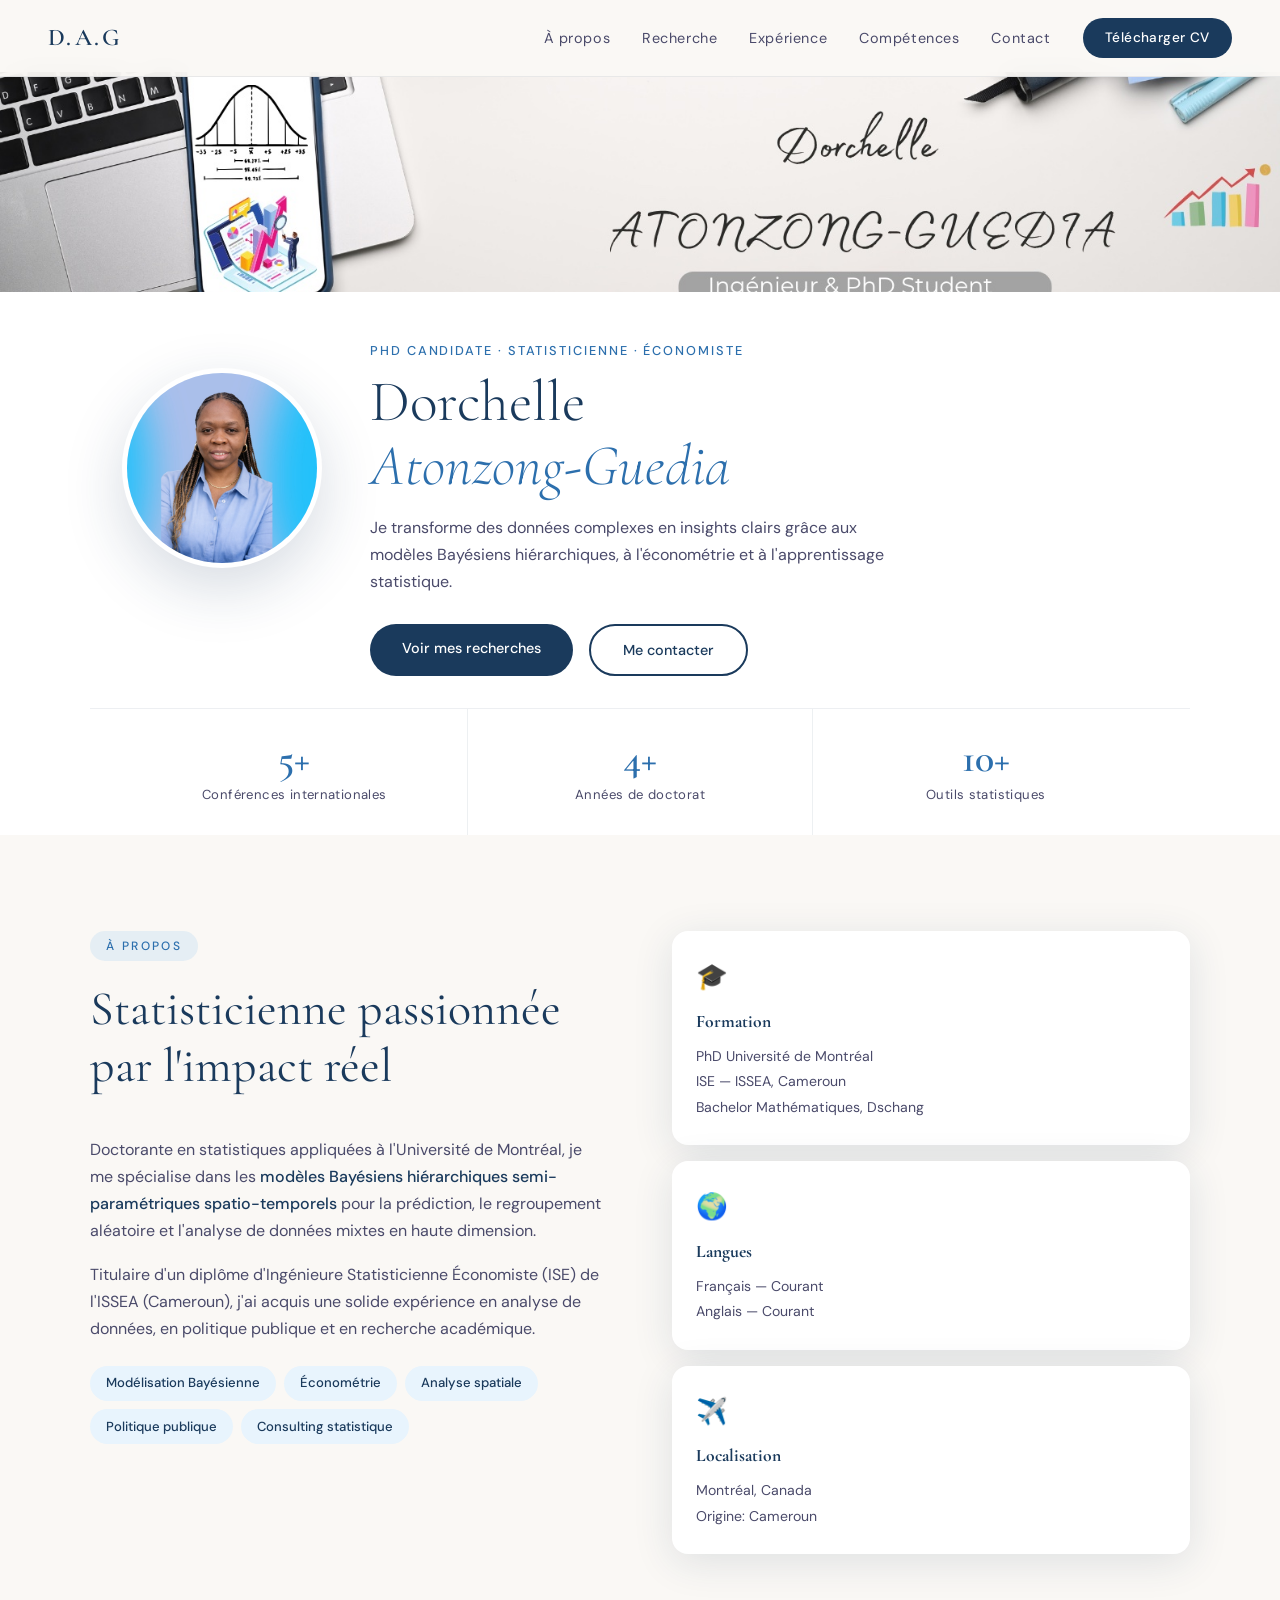
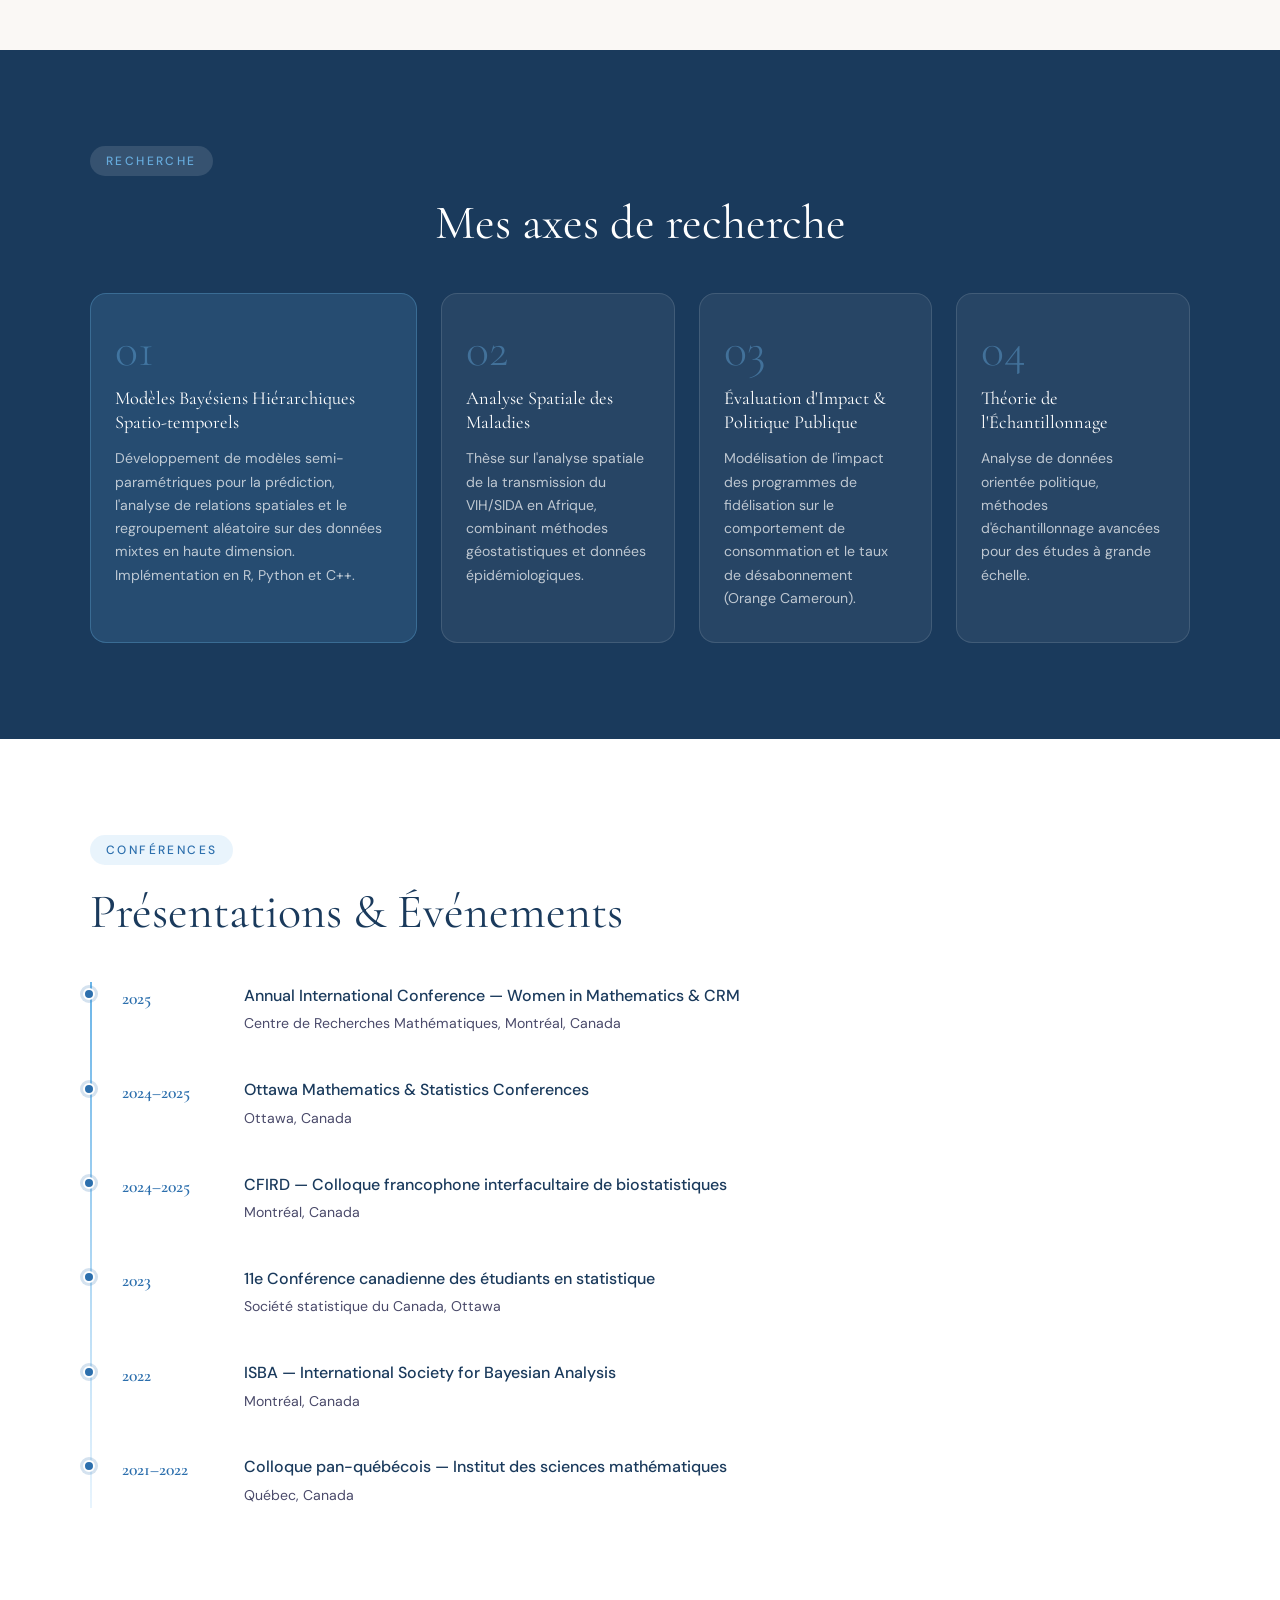
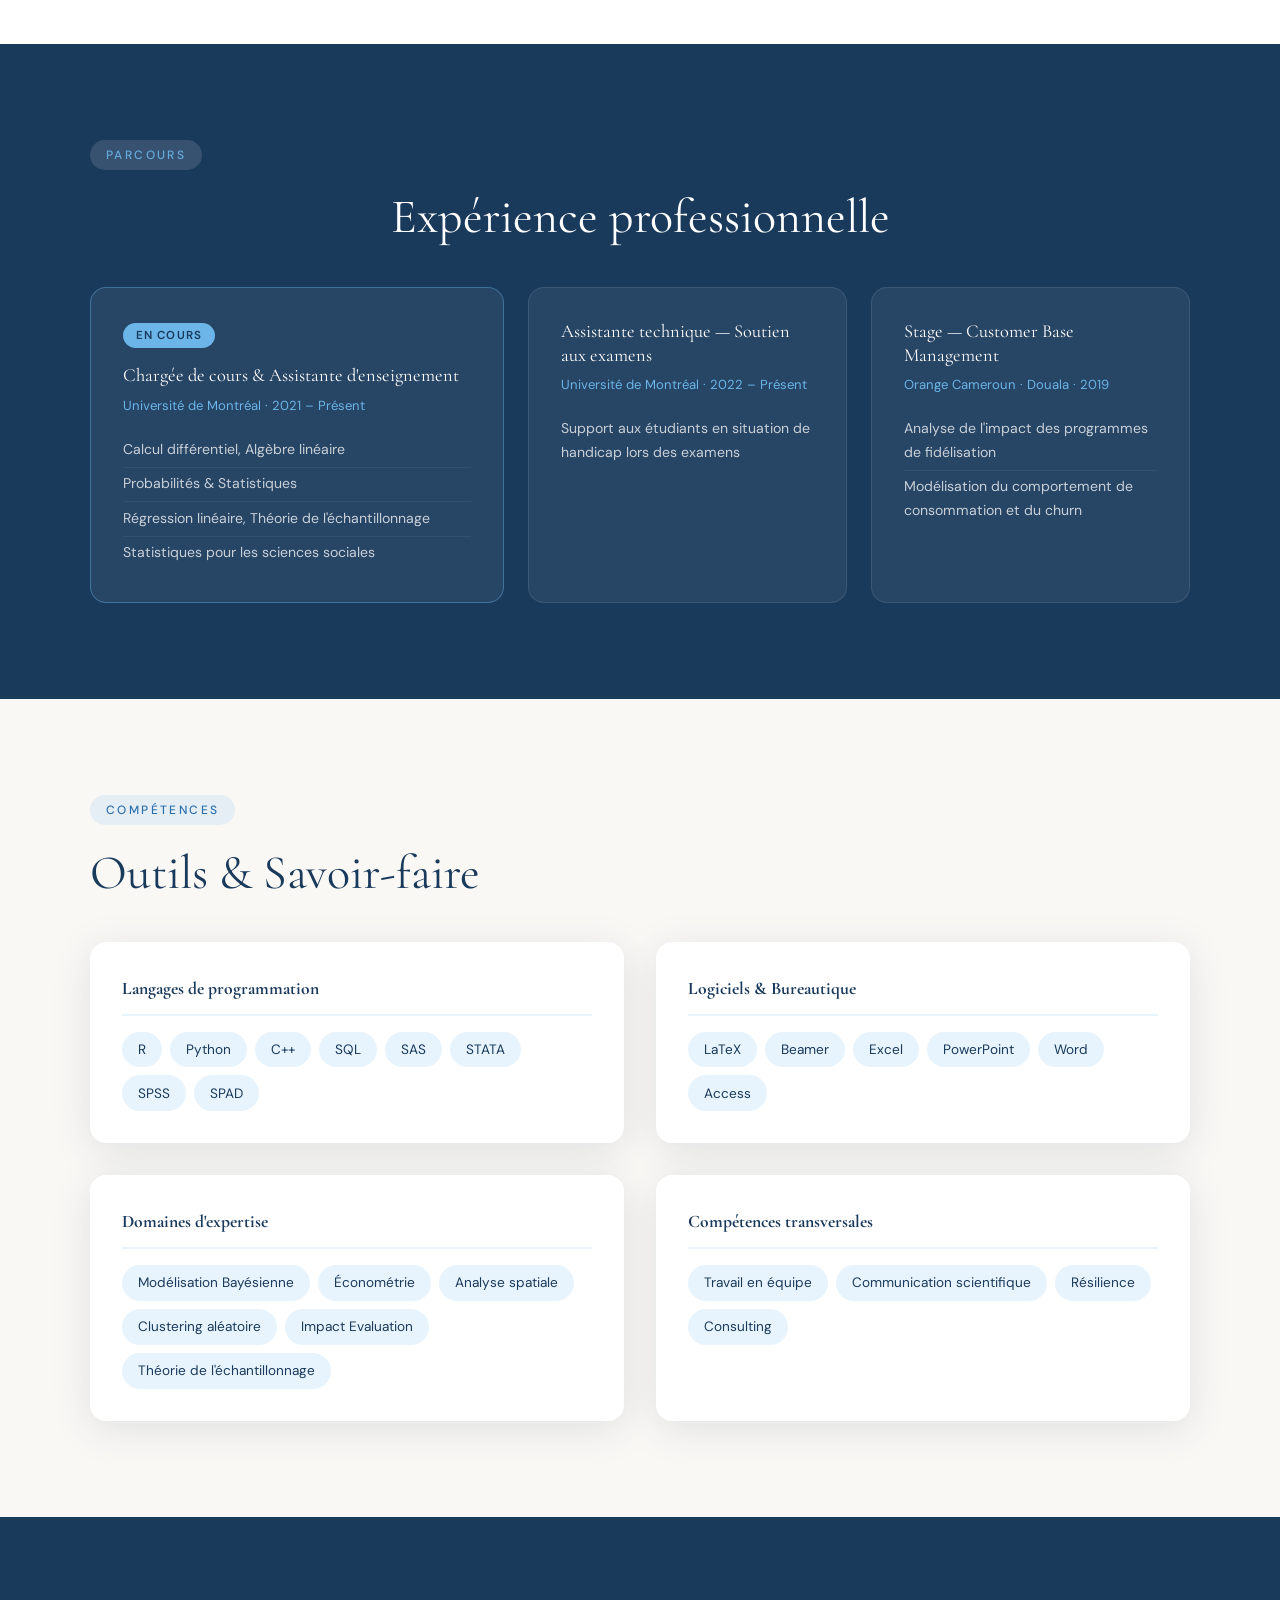
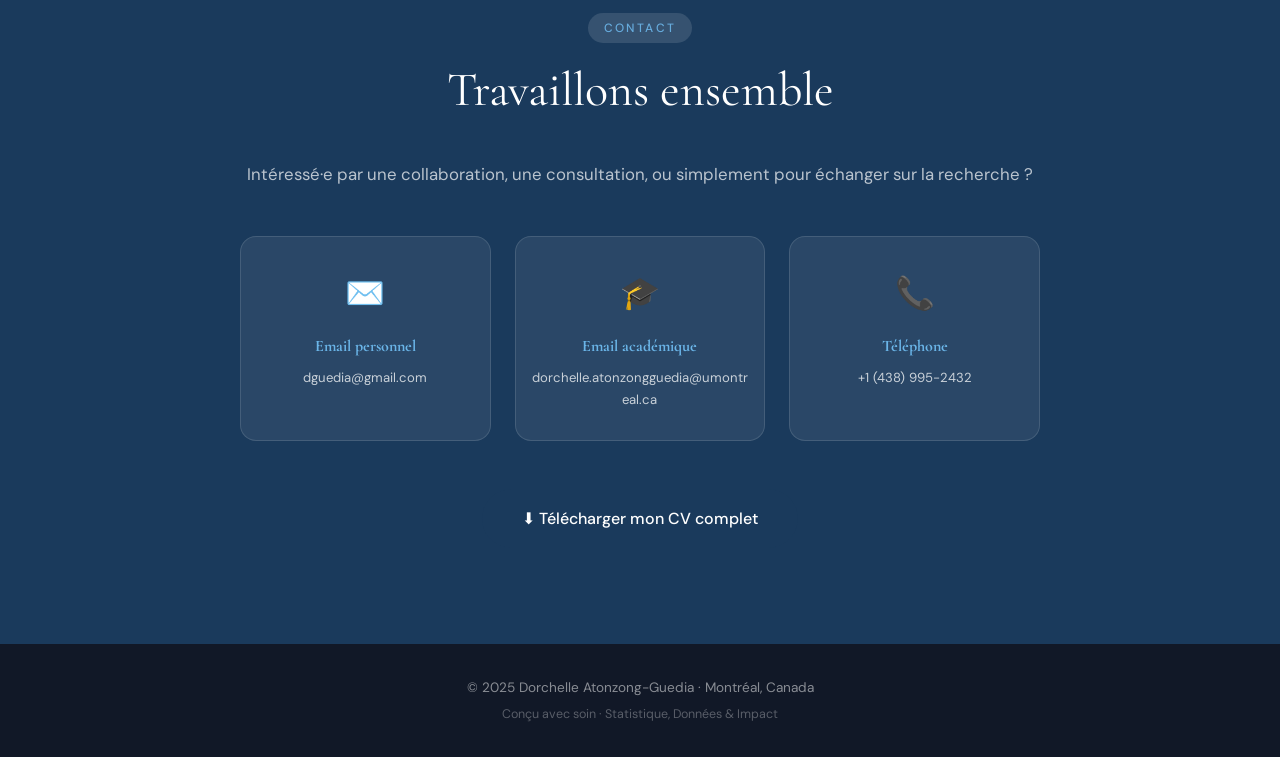
==== index.html @ 37b65440 "Initial commit" ====
<!DOCTYPE html>
<html lang="fr">
<head>
  <meta charset="UTF-8" />
  <meta name="viewport" content="width=device-width, initial-scale=1.0" />
  <title>Dorchelle Atonzong-Guedia | Statisticienne & PhD Candidate</title>
  <link rel="stylesheet" href="style.css" />
  <link href="https://fonts.googleapis.com/css2?family=Cormorant+Garamond:ital,wght@0,300;0,400;0,600;1,300;1,400&family=DM+Sans:wght@300;400;500&display=swap" rel="stylesheet" />
</head>
<body>

  <!-- NAV -->
  <nav class="nav" id="navbar">
    <div class="nav-logo">D.A.G</div>
    <ul class="nav-links">
      <li><a href="#about">À propos</a></li>
      <li><a href="#research">Recherche</a></li>
      <li><a href="#experience">Expérience</a></li>
      <li><a href="#skills">Compétences</a></li>
      <li><a href="#contact">Contact</a></li>
    </ul>
    <a href="assets/CV_Dorchelle.pdf" download class="btn-cv">Télécharger CV</a>
    <button class="burger" id="burger">&#9776;</button>
  </nav>

  <!-- HERO -->
  <header class="hero">
    <div class="hero-banner">
      <img src="assets/banniere.png" alt="Bannière Dorchelle" />
    </div>
    <div class="hero-content">
      <div class="hero-photo-wrap">
        <img src="assets/photo.jpg" alt="Dorchelle Atonzong-Guedia" class="hero-photo" />
      </div>
      <div class="hero-text">
        <p class="hero-tag">PhD Candidate · Statisticienne · Économiste</p>
        <h1>Dorchelle<br /><em>Atonzong-Guedia</em></h1>
        <p class="hero-sub">
          Je transforme des données complexes en insights clairs grâce aux modèles Bayésiens hiérarchiques,
          à l'économétrie et à l'apprentissage statistique.
        </p>
        <div class="hero-cta">
          <a href="#research" class="btn-primary">Voir mes recherches</a>
          <a href="#contact" class="btn-ghost">Me contacter</a>
        </div>
      </div>
    </div>
    <div class="hero-stats">
      <div class="stat"><span>5+</span><p>Conférences internationales</p></div>
      <div class="stat"><span>4+</span><p>Années de doctorat</p></div>
      <div class="stat"><span>10+</span><p>Outils statistiques</p></div>
    </div>
  </header>

  <!-- ABOUT -->
  <section class="section about" id="about">
    <div class="container two-col">
      <div class="about-text">
        <span class="section-label">À propos</span>
        <h2>Statisticienne passionnée<br />par l'impact réel</h2>
        <p>
          Doctorante en statistiques appliquées à l'Université de Montréal, je me spécialise dans les
          <strong>modèles Bayésiens hiérarchiques semi-paramétriques spatio-temporels</strong> pour la prédiction,
          le regroupement aléatoire et l'analyse de données mixtes en haute dimension.
        </p>
        <p>
          Titulaire d'un diplôme d'Ingénieure Statisticienne Économiste (ISE) de l'ISSEA (Cameroun), j'ai acquis
          une solide expérience en analyse de données, en politique publique et en recherche académique.
        </p>
        <div class="about-tags">
          <span>Modélisation Bayésienne</span>
          <span>Économétrie</span>
          <span>Analyse spatiale</span>
          <span>Politique publique</span>
          <span>Consulting statistique</span>
        </div>
      </div>
      <div class="about-visual">
        <div class="about-card">
          <div class="about-card-icon">🎓</div>
          <h4>Formation</h4>
          <p>PhD Université de Montréal</p>
          <p>ISE — ISSEA, Cameroun</p>
          <p>Bachelor Mathématiques, Dschang</p>
        </div>
        <div class="about-card">
          <div class="about-card-icon">🌍</div>
          <h4>Langues</h4>
          <p>Français — Courant</p>
          <p>Anglais — Courant</p>
        </div>
        <div class="about-card">
          <div class="about-card-icon">✈️</div>
          <h4>Localisation</h4>
          <p>Montréal, Canada</p>
          <p>Origine: Cameroun</p>
        </div>
      </div>
    </div>
  </section>

  <!-- RESEARCH -->
  <section class="section research" id="research">
    <div class="container">
      <span class="section-label light">Recherche</span>
      <h2 class="centered">Mes axes de recherche</h2>
      <div class="research-grid">
        <div class="research-card main">
          <div class="research-num">01</div>
          <h3>Modèles Bayésiens Hiérarchiques Spatio-temporels</h3>
          <p>
            Développement de modèles semi-paramétriques pour la prédiction, l'analyse de relations spatiales
            et le regroupement aléatoire sur des données mixtes en haute dimension. Implémentation en R, Python et C++.
          </p>
        </div>
        <div class="research-card">
          <div class="research-num">02</div>
          <h3>Analyse Spatiale des Maladies</h3>
          <p>
            Thèse sur l'analyse spatiale de la transmission du VIH/SIDA en Afrique, combinant méthodes géostatistiques et données épidémiologiques.
          </p>
        </div>
        <div class="research-card">
          <div class="research-num">03</div>
          <h3>Évaluation d'Impact & Politique Publique</h3>
          <p>
            Modélisation de l'impact des programmes de fidélisation sur le comportement de consommation et le taux de désabonnement (Orange Cameroun).
          </p>
        </div>
        <div class="research-card">
          <div class="research-num">04</div>
          <h3>Théorie de l'Échantillonnage</h3>
          <p>
            Analyse de données orientée politique, méthodes d'échantillonnage avancées pour des études à grande échelle.
          </p>
        </div>
      </div>
    </div>
  </section>

  <!-- CONFERENCES -->
  <section class="section conferences" id="conferences">
    <div class="container">
      <span class="section-label">Conférences</span>
      <h2>Présentations & Événements</h2>
      <div class="timeline">
        <div class="timeline-item">
          <div class="timeline-year">2025</div>
          <div class="timeline-content">
            <h4>Annual International Conference — Women in Mathematics & CRM</h4>
            <p>Centre de Recherches Mathématiques, Montréal, Canada</p>
          </div>
        </div>
        <div class="timeline-item">
          <div class="timeline-year">2024–2025</div>
          <div class="timeline-content">
            <h4>Ottawa Mathematics & Statistics Conferences</h4>
            <p>Ottawa, Canada</p>
          </div>
        </div>
        <div class="timeline-item">
          <div class="timeline-year">2024–2025</div>
          <div class="timeline-content">
            <h4>CFIRD — Colloque francophone interfacultaire de biostatistiques</h4>
            <p>Montréal, Canada</p>
          </div>
        </div>
        <div class="timeline-item">
          <div class="timeline-year">2023</div>
          <div class="timeline-content">
            <h4>11e Conférence canadienne des étudiants en statistique</h4>
            <p>Société statistique du Canada, Ottawa</p>
          </div>
        </div>
        <div class="timeline-item">
          <div class="timeline-year">2022</div>
          <div class="timeline-content">
            <h4>ISBA — International Society for Bayesian Analysis</h4>
            <p>Montréal, Canada</p>
          </div>
        </div>
        <div class="timeline-item">
          <div class="timeline-year">2021–2022</div>
          <div class="timeline-content">
            <h4>Colloque pan-québécois — Institut des sciences mathématiques</h4>
            <p>Québec, Canada</p>
          </div>
        </div>
      </div>
    </div>
  </section>

  <!-- EXPERIENCE -->
  <section class="section experience" id="experience">
    <div class="container">
      <span class="section-label light">Parcours</span>
      <h2 class="centered">Expérience professionnelle</h2>
      <div class="exp-grid">
        <div class="exp-card current">
          <div class="exp-badge">En cours</div>
          <h3>Chargée de cours & Assistante d'enseignement</h3>
          <p class="exp-where">Université de Montréal · 2021 – Présent</p>
          <ul>
            <li>Calcul différentiel, Algèbre linéaire</li>
            <li>Probabilités & Statistiques</li>
            <li>Régression linéaire, Théorie de l'échantillonnage</li>
            <li>Statistiques pour les sciences sociales</li>
          </ul>
        </div>
        <div class="exp-card">
          <h3>Assistante technique — Soutien aux examens</h3>
          <p class="exp-where">Université de Montréal · 2022 – Présent</p>
          <ul>
            <li>Support aux étudiants en situation de handicap lors des examens</li>
          </ul>
        </div>
        <div class="exp-card">
          <h3>Stage — Customer Base Management</h3>
          <p class="exp-where">Orange Cameroun · Douala · 2019</p>
          <ul>
            <li>Analyse de l'impact des programmes de fidélisation</li>
            <li>Modélisation du comportement de consommation et du churn</li>
          </ul>
        </div>
      </div>
    </div>
  </section>

  <!-- SKILLS -->
  <section class="section skills" id="skills">
    <div class="container">
      <span class="section-label">Compétences</span>
      <h2>Outils & Savoir-faire</h2>
      <div class="skills-grid">
        <div class="skills-block">
          <h4>Langages de programmation</h4>
          <div class="skill-pills">
            <span>R</span><span>Python</span><span>C++</span><span>SQL</span>
            <span>SAS</span><span>STATA</span><span>SPSS</span><span>SPAD</span>
          </div>
        </div>
        <div class="skills-block">
          <h4>Logiciels & Bureautique</h4>
          <div class="skill-pills">
            <span>LaTeX</span><span>Beamer</span><span>Excel</span>
            <span>PowerPoint</span><span>Word</span><span>Access</span>
          </div>
        </div>
        <div class="skills-block">
          <h4>Domaines d'expertise</h4>
          <div class="skill-pills">
            <span>Modélisation Bayésienne</span>
            <span>Économétrie</span>
            <span>Analyse spatiale</span>
            <span>Clustering aléatoire</span>
            <span>Impact Evaluation</span>
            <span>Théorie de l'échantillonnage</span>
          </div>
        </div>
        <div class="skills-block">
          <h4>Compétences transversales</h4>
          <div class="skill-pills">
            <span>Travail en équipe</span>
            <span>Communication scientifique</span>
            <span>Résilience</span>
            <span>Consulting</span>
          </div>
        </div>
      </div>
    </div>
  </section>

  <!-- CONTACT -->
  <section class="section contact" id="contact">
    <div class="container contact-inner">
      <span class="section-label light">Contact</span>
      <h2>Travaillons ensemble</h2>
      <p class="contact-sub">
        Intéressé·e par une collaboration, une consultation, ou simplement pour échanger sur la recherche ?
      </p>
      <div class="contact-cards">
        <a href="mailto:dguedia@gmail.com" class="contact-card">
          <div class="contact-icon">✉️</div>
          <h4>Email personnel</h4>
          <p>dguedia@gmail.com</p>
        </a>
        <a href="mailto:dorchelle.atonzongguedia@umontreal.ca" class="contact-card">
          <div class="contact-icon">🎓</div>
          <h4>Email académique</h4>
          <p>dorchelle.atonzongguedia@umontreal.ca</p>
        </a>
        <a href="tel:+14389952432" class="contact-card">
          <div class="contact-icon">📞</div>
          <h4>Téléphone</h4>
          <p>+1 (438) 995-2432</p>
        </a>
      </div>
      <a href="assets/CV_Dorchelle.pdf" download class="btn-primary large">
        ⬇ Télécharger mon CV complet
      </a>
    </div>
  </section>

  <!-- FOOTER -->
  <footer class="footer">
    <p>© 2025 Dorchelle Atonzong-Guedia · Montréal, Canada</p>
    <p class="footer-sub">Conçu avec soin · Statistique, Données & Impact</p>
  </footer>

  <script src="script.js"></script>
</body>
</html>
---- style.css ----
/* ===========================
   VARIABLES & RESET
   =========================== */
:root {
  --blue-deep: #1a3a5c;
  --blue-mid: #2c6fad;
  --blue-light: #6bb5e8;
  --blue-pale: #e8f4fd;
  --cream: #faf8f5;
  --ink: #1c1c2e;
  --ink-soft: #4a4a6a;
  --white: #ffffff;
  --gold: #c9a84c;
  --font-display: 'Cormorant Garamond', serif;
  --font-body: 'DM Sans', sans-serif;
  --radius: 16px;
  --shadow: 0 8px 40px rgba(26, 58, 92, 0.12);
  --shadow-lg: 0 20px 60px rgba(26, 58, 92, 0.18);
}

*, *::before, *::after {
  box-sizing: border-box;
  margin: 0;
  padding: 0;
}

html { scroll-behavior: smooth; }

body {
  font-family: var(--font-body);
  background: var(--cream);
  color: var(--ink);
  line-height: 1.7;
  overflow-x: hidden;
}

a { text-decoration: none; color: inherit; }

/* ===========================
   NAV
   =========================== */
.nav {
  position: fixed;
  top: 0; left: 0; right: 0;
  z-index: 100;
  display: flex;
  align-items: center;
  gap: 2rem;
  padding: 1.1rem 3rem;
  background: rgba(250, 248, 245, 0.92);
  backdrop-filter: blur(12px);
  border-bottom: 1px solid rgba(26, 58, 92, 0.08);
  transition: box-shadow 0.3s;
}

.nav.scrolled { box-shadow: var(--shadow); }

.nav-logo {
  font-family: var(--font-display);
  font-size: 1.5rem;
  font-weight: 600;
  color: var(--blue-deep);
  letter-spacing: 0.1em;
  margin-right: auto;
}

.nav-links {
  display: flex;
  gap: 2rem;
  list-style: none;
}

.nav-links a {
  font-size: 0.9rem;
  font-weight: 400;
  color: var(--ink-soft);
  letter-spacing: 0.04em;
  transition: color 0.2s;
}

.nav-links a:hover { color: var(--blue-mid); }

.btn-cv {
  background: var(--blue-deep);
  color: var(--white) !important;
  padding: 0.55rem 1.4rem;
  border-radius: 100px;
  font-size: 0.85rem;
  font-weight: 500;
  letter-spacing: 0.03em;
  transition: background 0.2s, transform 0.2s;
  white-space: nowrap;
}

.btn-cv:hover { background: var(--blue-mid); transform: translateY(-1px); }

.burger {
  display: none;
  background: none;
  border: none;
  font-size: 1.5rem;
  cursor: pointer;
  color: var(--blue-deep);
}

/* ===========================
   HERO
   =========================== */
.hero {
  padding-top: 72px;
  background: var(--white);
}

.hero-banner {
  width: 100%;
  height: 220px;
  overflow: hidden;
}

.hero-banner img {
  width: 100%;
  height: 100%;
  object-fit: cover;
  object-position: center top;
}

.hero-content {
  display: flex;
  align-items: center;
  gap: 3rem;
  max-width: 1100px;
  margin: 0 auto;
  padding: 3rem 2rem 2rem;
}

.hero-photo-wrap {
  flex-shrink: 0;
  width: 200px;
  height: 200px;
  border-radius: 50%;
  border: 5px solid var(--white);
  box-shadow: var(--shadow-lg);
  overflow: hidden;
  margin-top: -80px;
  background: var(--blue-pale);
}

.hero-photo {
  width: 100%;
  height: 100%;
  object-fit: cover;
  object-position: center top;
}

.hero-text { flex: 1; }

.hero-tag {
  font-size: 0.8rem;
  font-weight: 500;
  letter-spacing: 0.15em;
  text-transform: uppercase;
  color: var(--blue-mid);
  margin-bottom: 0.6rem;
}

.hero-text h1 {
  font-family: var(--font-display);
  font-size: clamp(2.4rem, 5vw, 3.6rem);
  font-weight: 300;
  line-height: 1.1;
  color: var(--blue-deep);
  margin-bottom: 1rem;
}

.hero-text h1 em {
  font-style: italic;
  color: var(--blue-mid);
}

.hero-sub {
  font-size: 1rem;
  color: var(--ink-soft);
  max-width: 520px;
  margin-bottom: 1.8rem;
}

.hero-cta { display: flex; gap: 1rem; flex-wrap: wrap; }

.btn-primary {
  background: var(--blue-deep);
  color: var(--white);
  padding: 0.75rem 2rem;
  border-radius: 100px;
  font-size: 0.9rem;
  font-weight: 500;
  display: inline-block;
  transition: background 0.2s, transform 0.2s, box-shadow 0.2s;
}

.btn-primary:hover {
  background: var(--blue-mid);
  transform: translateY(-2px);
  box-shadow: 0 6px 20px rgba(44, 111, 173, 0.3);
}

.btn-primary.large { padding: 1rem 2.5rem; font-size: 1rem; margin-top: 2rem; }

.btn-ghost {
  border: 2px solid var(--blue-deep);
  color: var(--blue-deep);
  padding: 0.72rem 2rem;
  border-radius: 100px;
  font-size: 0.9rem;
  font-weight: 500;
  display: inline-block;
  transition: all 0.2s;
}

.btn-ghost:hover {
  background: var(--blue-deep);
  color: var(--white);
  transform: translateY(-2px);
}

.hero-stats {
  display: flex;
  justify-content: center;
  gap: 0;
  border-top: 1px solid rgba(26,58,92,0.08);
  max-width: 1100px;
  margin: 0 auto;
  padding: 0 2rem;
}

.stat {
  flex: 1;
  text-align: center;
  padding: 1.8rem 1rem;
  border-right: 1px solid rgba(26,58,92,0.08);
}

.stat:last-child { border-right: none; }

.stat span {
  display: block;
  font-family: var(--font-display);
  font-size: 2.5rem;
  font-weight: 600;
  color: var(--blue-mid);
  line-height: 1;
}

.stat p {
  font-size: 0.82rem;
  color: var(--ink-soft);
  margin-top: 0.4rem;
  letter-spacing: 0.03em;
}

/* ===========================
   SECTIONS GENERAL
   =========================== */
.section { padding: 6rem 2rem; }
.container { max-width: 1100px; margin: 0 auto; }

.section-label {
  display: inline-block;
  font-size: 0.75rem;
  font-weight: 500;
  letter-spacing: 0.2em;
  text-transform: uppercase;
  color: var(--blue-mid);
  background: rgba(107, 181, 232, 0.15);
  padding: 0.3rem 1rem;
  border-radius: 100px;
  margin-bottom: 1.2rem;
}

.section-label.light {
  color: rgba(107, 181, 232, 0.9);
  background: rgba(255,255,255,0.12);
}

h2 {
  font-family: var(--font-display);
  font-size: clamp(2rem, 4vw, 3rem);
  font-weight: 400;
  color: var(--blue-deep);
  line-height: 1.2;
  margin-bottom: 2.5rem;
}

h2.centered { text-align: center; }

/* ===========================
   ABOUT
   =========================== */
.about { background: var(--cream); }

.two-col {
  display: grid;
  grid-template-columns: 1fr 1fr;
  gap: 4rem;
  align-items: start;
}

.about-text p {
  color: var(--ink-soft);
  margin-bottom: 1rem;
  font-size: 1rem;
}

.about-text strong { color: var(--blue-deep); font-weight: 500; }

.about-tags {
  display: flex;
  flex-wrap: wrap;
  gap: 0.5rem;
  margin-top: 1.5rem;
}

.about-tags span {
  background: var(--blue-pale);
  color: var(--blue-deep);
  padding: 0.4rem 1rem;
  border-radius: 100px;
  font-size: 0.82rem;
  font-weight: 500;
}

.about-visual {
  display: flex;
  flex-direction: column;
  gap: 1rem;
}

.about-card {
  background: var(--white);
  border-radius: var(--radius);
  padding: 1.5rem;
  box-shadow: var(--shadow);
  transition: transform 0.2s;
}

.about-card:hover { transform: translateY(-3px); }

.about-card-icon { font-size: 1.6rem; margin-bottom: 0.5rem; }

.about-card h4 {
  font-family: var(--font-display);
  font-size: 1.1rem;
  color: var(--blue-deep);
  margin-bottom: 0.5rem;
}

.about-card p {
  font-size: 0.88rem;
  color: var(--ink-soft);
  margin: 0.1rem 0;
}

/* ===========================
   RESEARCH
   =========================== */
.research {
  background: var(--blue-deep);
  color: var(--white);
}

.research h2 { color: var(--white); }

.research-grid {
  display: grid;
  grid-template-columns: 1.4fr 1fr 1fr 1fr;
  gap: 1.5rem;
}

.research-card {
  background: rgba(255,255,255,0.06);
  border: 1px solid rgba(255,255,255,0.12);
  border-radius: var(--radius);
  padding: 2rem 1.5rem;
  transition: background 0.3s, transform 0.3s;
}

.research-card:hover {
  background: rgba(255,255,255,0.1);
  transform: translateY(-4px);
}

.research-card.main {
  background: rgba(107, 181, 232, 0.15);
  border-color: rgba(107, 181, 232, 0.3);
}

.research-num {
  font-family: var(--font-display);
  font-size: 3rem;
  font-weight: 300;
  color: rgba(107, 181, 232, 0.4);
  line-height: 1;
  margin-bottom: 0.8rem;
}

.research-card h3 {
  font-family: var(--font-display);
  font-size: 1.15rem;
  font-weight: 400;
  color: var(--white);
  margin-bottom: 0.8rem;
  line-height: 1.3;
}

.research-card p {
  font-size: 0.88rem;
  color: rgba(255,255,255,0.7);
  line-height: 1.65;
}

/* ===========================
   CONFERENCES TIMELINE
   =========================== */
.conferences { background: var(--white); }

.timeline {
  position: relative;
  padding-left: 2rem;
}

.timeline::before {
  content: '';
  position: absolute;
  left: 0; top: 0; bottom: 0;
  width: 2px;
  background: linear-gradient(to bottom, var(--blue-light), var(--blue-pale));
}

.timeline-item {
  display: flex;
  gap: 2rem;
  margin-bottom: 2.5rem;
  position: relative;
}

.timeline-item::before {
  content: '';
  position: absolute;
  left: -2.45rem;
  top: 0.4rem;
  width: 12px;
  height: 12px;
  border-radius: 50%;
  background: var(--blue-mid);
  border: 2px solid var(--white);
  box-shadow: 0 0 0 3px rgba(44,111,173,0.2);
}

.timeline-year {
  flex-shrink: 0;
  width: 90px;
  font-family: var(--font-display);
  font-size: 1.1rem;
  font-weight: 600;
  color: var(--blue-mid);
  padding-top: 0.1rem;
}

.timeline-content h4 {
  font-weight: 500;
  color: var(--blue-deep);
  margin-bottom: 0.2rem;
}

.timeline-content p {
  font-size: 0.88rem;
  color: var(--ink-soft);
}

/* ===========================
   EXPERIENCE
   =========================== */
.experience { background: var(--blue-deep); }
.experience h2 { color: var(--white); }

.exp-grid {
  display: grid;
  grid-template-columns: 1.3fr 1fr 1fr;
  gap: 1.5rem;
}

.exp-card {
  background: rgba(255,255,255,0.06);
  border: 1px solid rgba(255,255,255,0.1);
  border-radius: var(--radius);
  padding: 2rem;
  position: relative;
  transition: background 0.3s;
}

.exp-card:hover { background: rgba(255,255,255,0.1); }

.exp-card.current { border-color: rgba(107,181,232,0.4); }

.exp-badge {
  display: inline-block;
  background: var(--blue-light);
  color: var(--blue-deep);
  font-size: 0.72rem;
  font-weight: 600;
  letter-spacing: 0.1em;
  text-transform: uppercase;
  padding: 0.2rem 0.8rem;
  border-radius: 100px;
  margin-bottom: 1rem;
}

.exp-card h3 {
  font-family: var(--font-display);
  font-size: 1.15rem;
  color: var(--white);
  margin-bottom: 0.4rem;
  font-weight: 400;
  line-height: 1.3;
}

.exp-where {
  font-size: 0.82rem;
  color: var(--blue-light);
  margin-bottom: 1rem;
}

.exp-card ul {
  list-style: none;
  padding: 0;
}

.exp-card li {
  font-size: 0.88rem;
  color: rgba(255,255,255,0.75);
  padding: 0.3rem 0;
  border-bottom: 1px solid rgba(255,255,255,0.06);
}

.exp-card li:last-child { border-bottom: none; }

/* ===========================
   SKILLS
   =========================== */
.skills { background: var(--cream); }

.skills-grid {
  display: grid;
  grid-template-columns: repeat(2, 1fr);
  gap: 2rem;
}

.skills-block {
  background: var(--white);
  border-radius: var(--radius);
  padding: 2rem;
  box-shadow: var(--shadow);
}

.skills-block h4 {
  font-family: var(--font-display);
  font-size: 1.1rem;
  color: var(--blue-deep);
  margin-bottom: 1rem;
  padding-bottom: 0.6rem;
  border-bottom: 2px solid var(--blue-pale);
}

.skill-pills {
  display: flex;
  flex-wrap: wrap;
  gap: 0.5rem;
}

.skill-pills span {
  background: var(--blue-pale);
  color: var(--blue-deep);
  padding: 0.4rem 1rem;
  border-radius: 100px;
  font-size: 0.85rem;
  font-weight: 400;
  transition: background 0.2s, transform 0.2s;
}

.skill-pills span:hover {
  background: var(--blue-mid);
  color: var(--white);
  transform: translateY(-2px);
}

/* ===========================
   CONTACT
   =========================== */
.contact { background: var(--blue-deep); color: var(--white); text-align: center; }

.contact-inner { max-width: 800px; margin: 0 auto; }

.contact h2 { color: var(--white); }

.contact-sub {
  font-size: 1.05rem;
  color: rgba(255,255,255,0.7);
  margin-bottom: 3rem;
}

.contact-cards {
  display: grid;
  grid-template-columns: repeat(3, 1fr);
  gap: 1.5rem;
  margin-bottom: 1rem;
}

.contact-card {
  background: rgba(255,255,255,0.07);
  border: 1px solid rgba(255,255,255,0.12);
  border-radius: var(--radius);
  padding: 1.8rem 1rem;
  transition: background 0.3s, transform 0.2s;
}

.contact-card:hover {
  background: rgba(255,255,255,0.12);
  transform: translateY(-4px);
}

.contact-icon { font-size: 2rem; margin-bottom: 0.8rem; }

.contact-card h4 {
  font-family: var(--font-display);
  font-size: 1rem;
  color: var(--blue-light);
  margin-bottom: 0.4rem;
}

.contact-card p {
  font-size: 0.82rem;
  color: rgba(255,255,255,0.75);
  word-break: break-all;
}

/* ===========================
   FOOTER
   =========================== */
.footer {
  background: #111827;
  color: rgba(255,255,255,0.5);
  text-align: center;
  padding: 2rem;
  font-size: 0.85rem;
}

.footer-sub {
  font-size: 0.78rem;
  margin-top: 0.3rem;
  opacity: 0.6;
}

/* ===========================
   ANIMATIONS
   =========================== */
@keyframes fadeUp {
  from { opacity: 0; transform: translateY(30px); }
  to { opacity: 1; transform: translateY(0); }
}

.hero-content, .hero-stats {
  animation: fadeUp 0.8s ease both;
}

.hero-stats { animation-delay: 0.2s; }

/* ===========================
   RESPONSIVE
   =========================== */
@media (max-width: 1024px) {
  .research-grid { grid-template-columns: 1fr 1fr; }
  .exp-grid { grid-template-columns: 1fr; }
}

@media (max-width: 768px) {
  .nav { padding: 1rem 1.5rem; }
  .nav-links { display: none; flex-direction: column; position: absolute; top: 100%; left: 0; right: 0;
    background: var(--cream); padding: 1rem 2rem; border-bottom: 1px solid rgba(0,0,0,0.08); }
  .nav-links.open { display: flex; }
  .btn-cv { display: none; }
  .burger { display: block; }

  .hero-content { flex-direction: column; text-align: center; padding: 2rem 1rem; }
  .hero-photo-wrap { margin: -60px auto 0; }
  .hero-sub { margin: 0 auto 1.5rem; }
  .hero-cta { justify-content: center; }
  .hero-stats { flex-direction: column; gap: 0; }
  .stat { border-right: none; border-bottom: 1px solid rgba(26,58,92,0.08); }

  .two-col { grid-template-columns: 1fr; }
  .research-grid { grid-template-columns: 1fr; }
  .exp-grid { grid-template-columns: 1fr; }
  .skills-grid { grid-template-columns: 1fr; }
  .contact-cards { grid-template-columns: 1fr; }

  .hero-banner { height: 140px; }
  .section { padding: 4rem 1.2rem; }
}
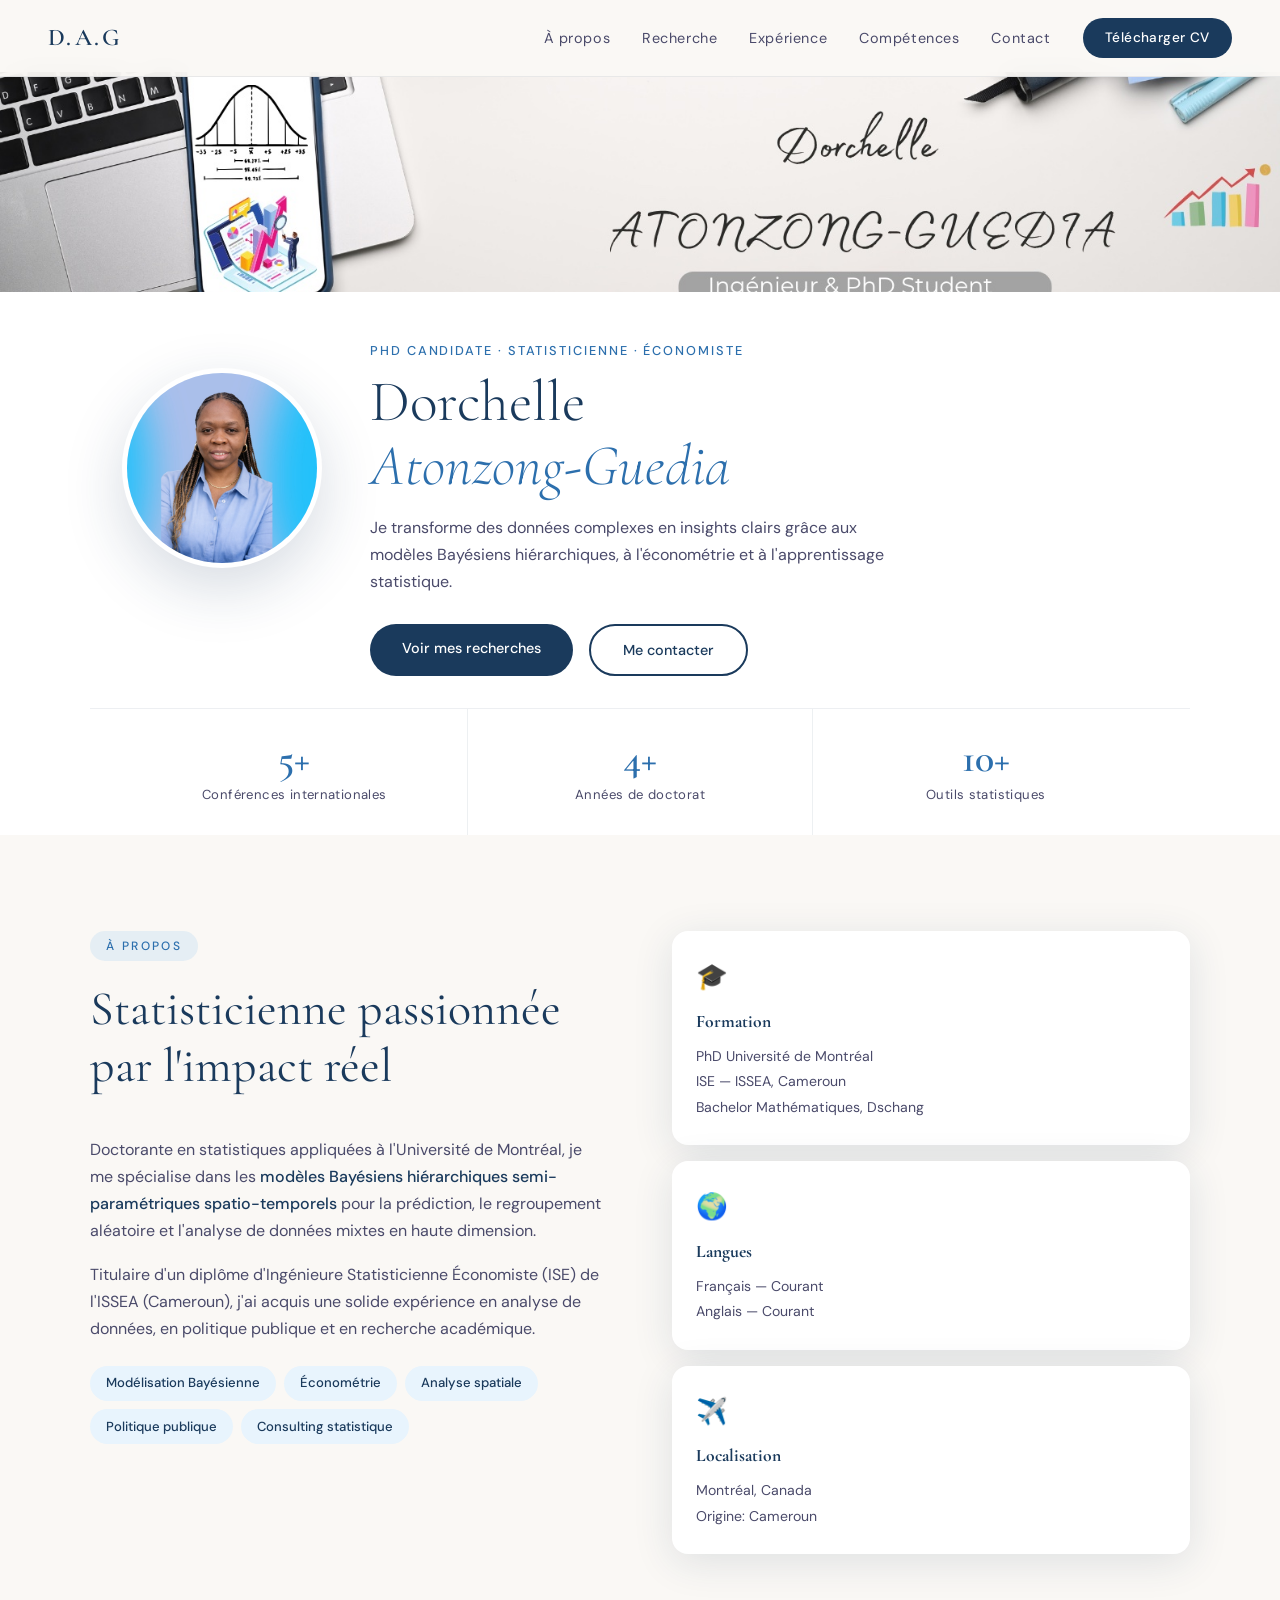
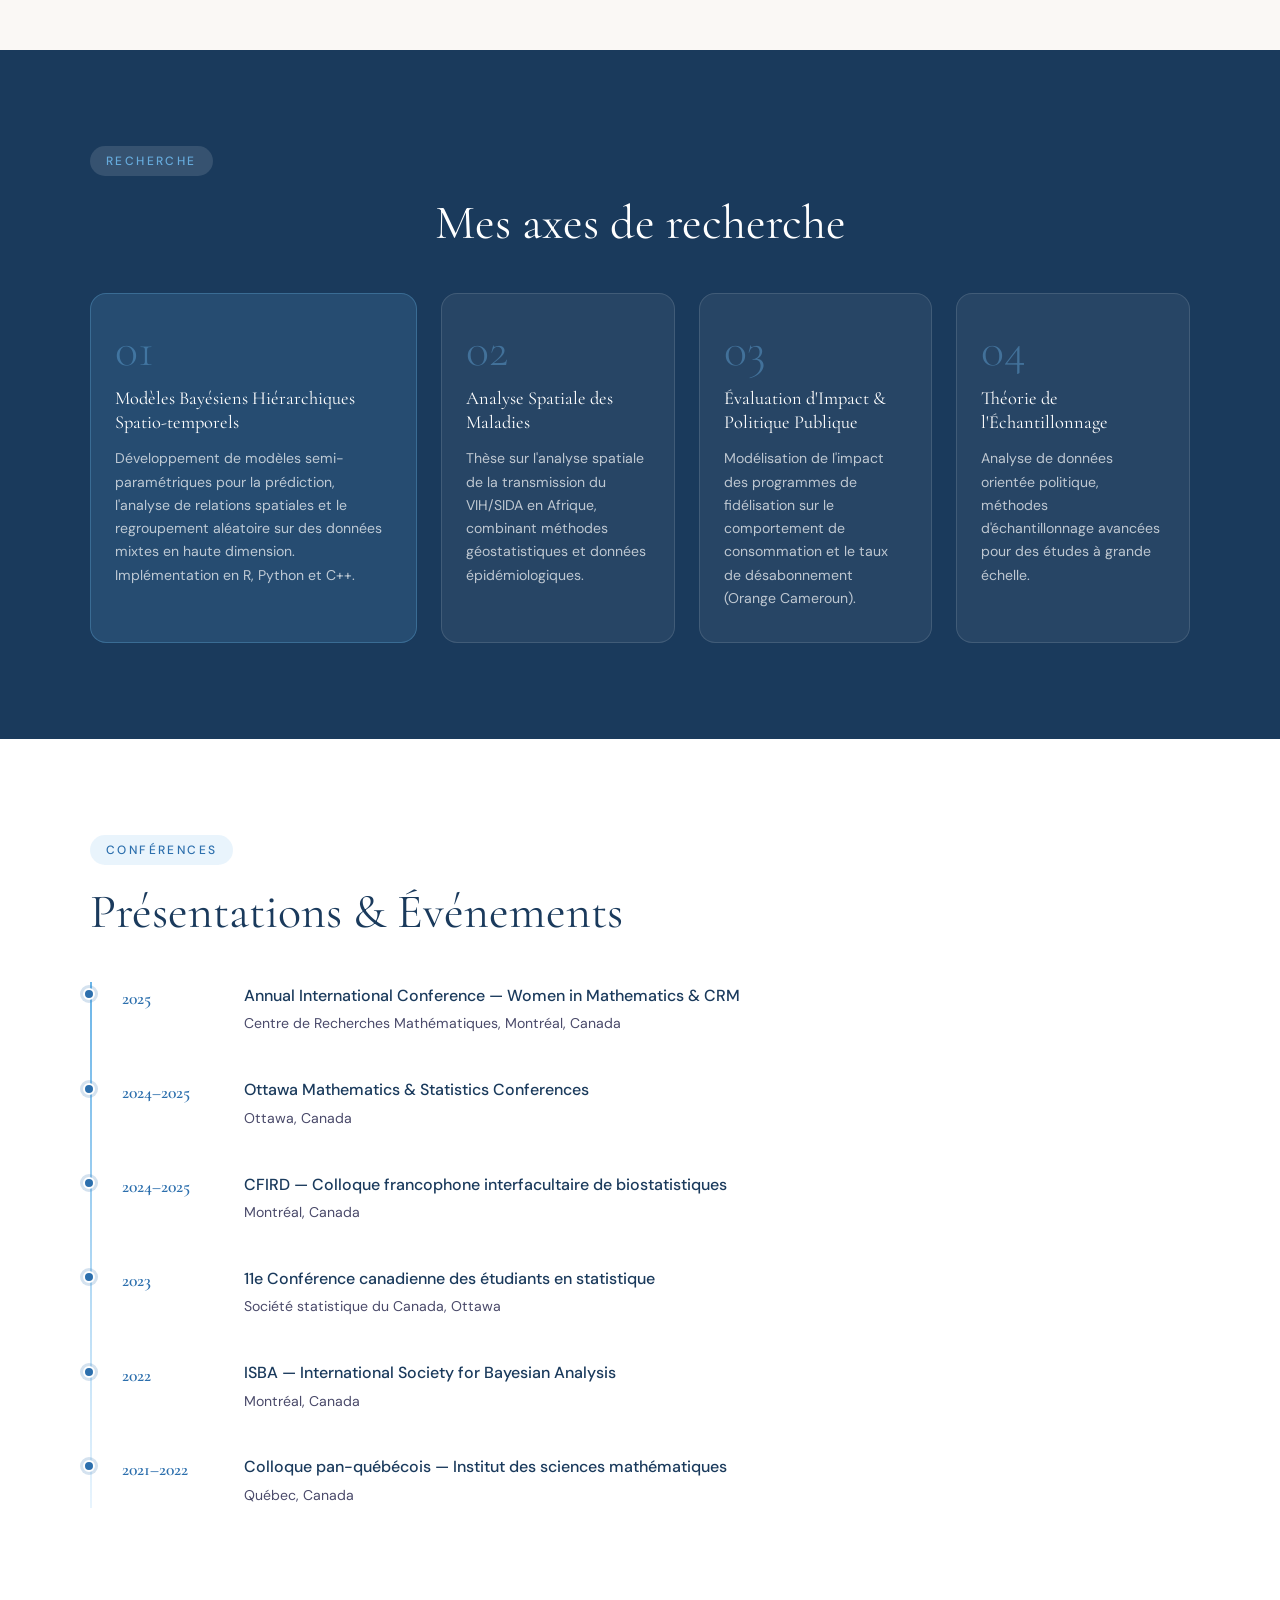
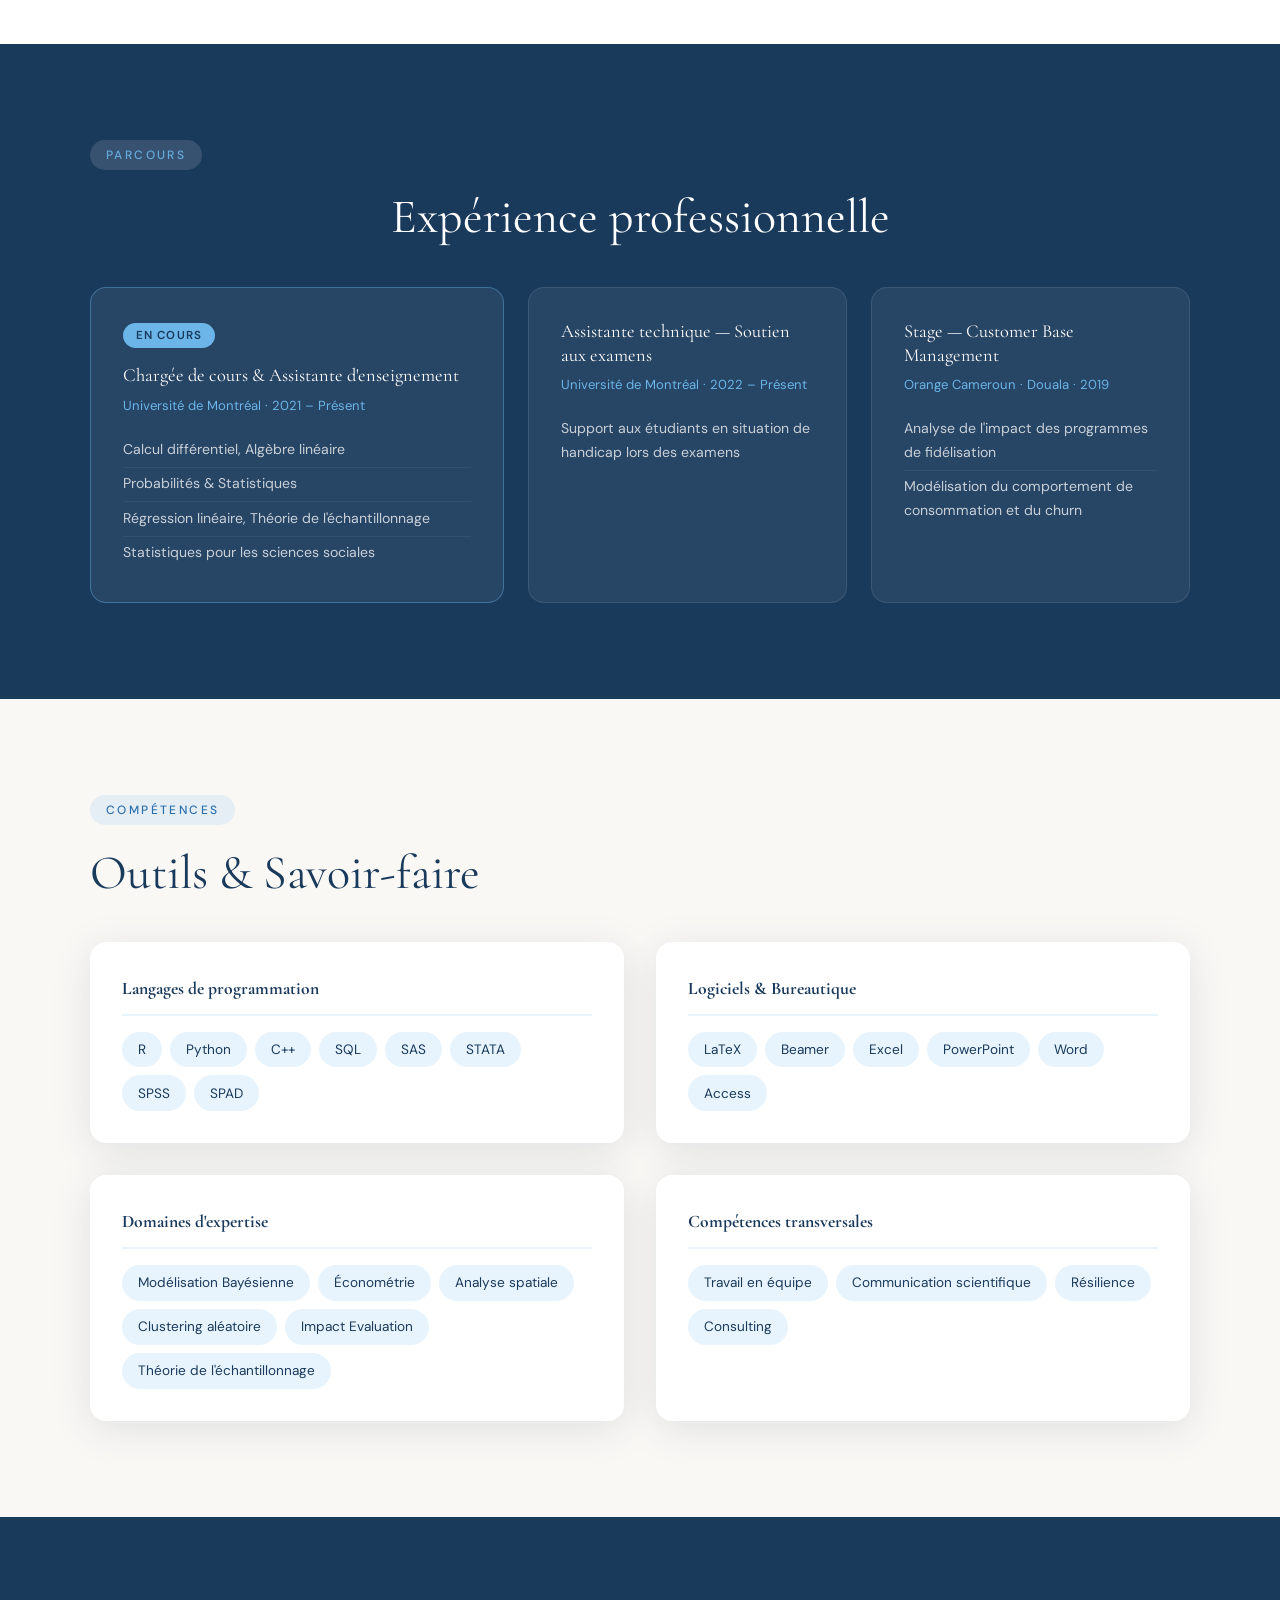
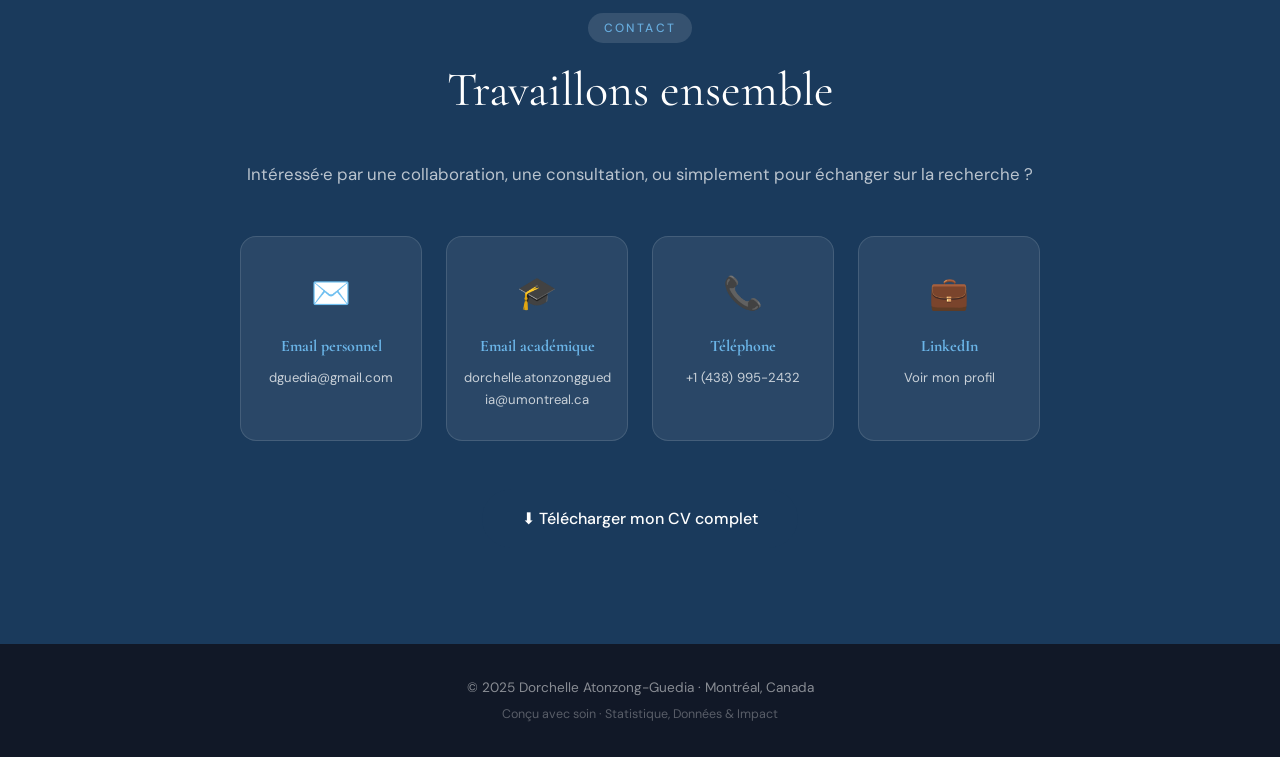
==== commit 18912064: "ajout lien linkedIn" ====
--- a/index.html
+++ b/index.html
@@ -294,6 +294,11 @@
           <h4>Téléphone</h4>
           <p>+1 (438) 995-2432</p>
         </a>
+        <a href="https://www.linkedin.com/in/dorchelle-atonzong-guedia-3009a21b2/" target="_blank" class="contact-card">
+          <div class="contact-icon">💼</div>
+          <h4>LinkedIn</h4>
+          <p>Voir mon profil</p>
+        </a>
       </div>
       <a href="assets/CV_Dorchelle.pdf" download class="btn-primary large">
         ⬇ Télécharger mon CV complet
--- a/style.css
+++ b/style.css
@@ -609,7 +609,7 @@
 
 .contact-cards {
   display: grid;
-  grid-template-columns: repeat(3, 1fr);
+  grid-template-columns: repeat(4, 1fr);
   gap: 1.5rem;
   margin-bottom: 1rem;
 }
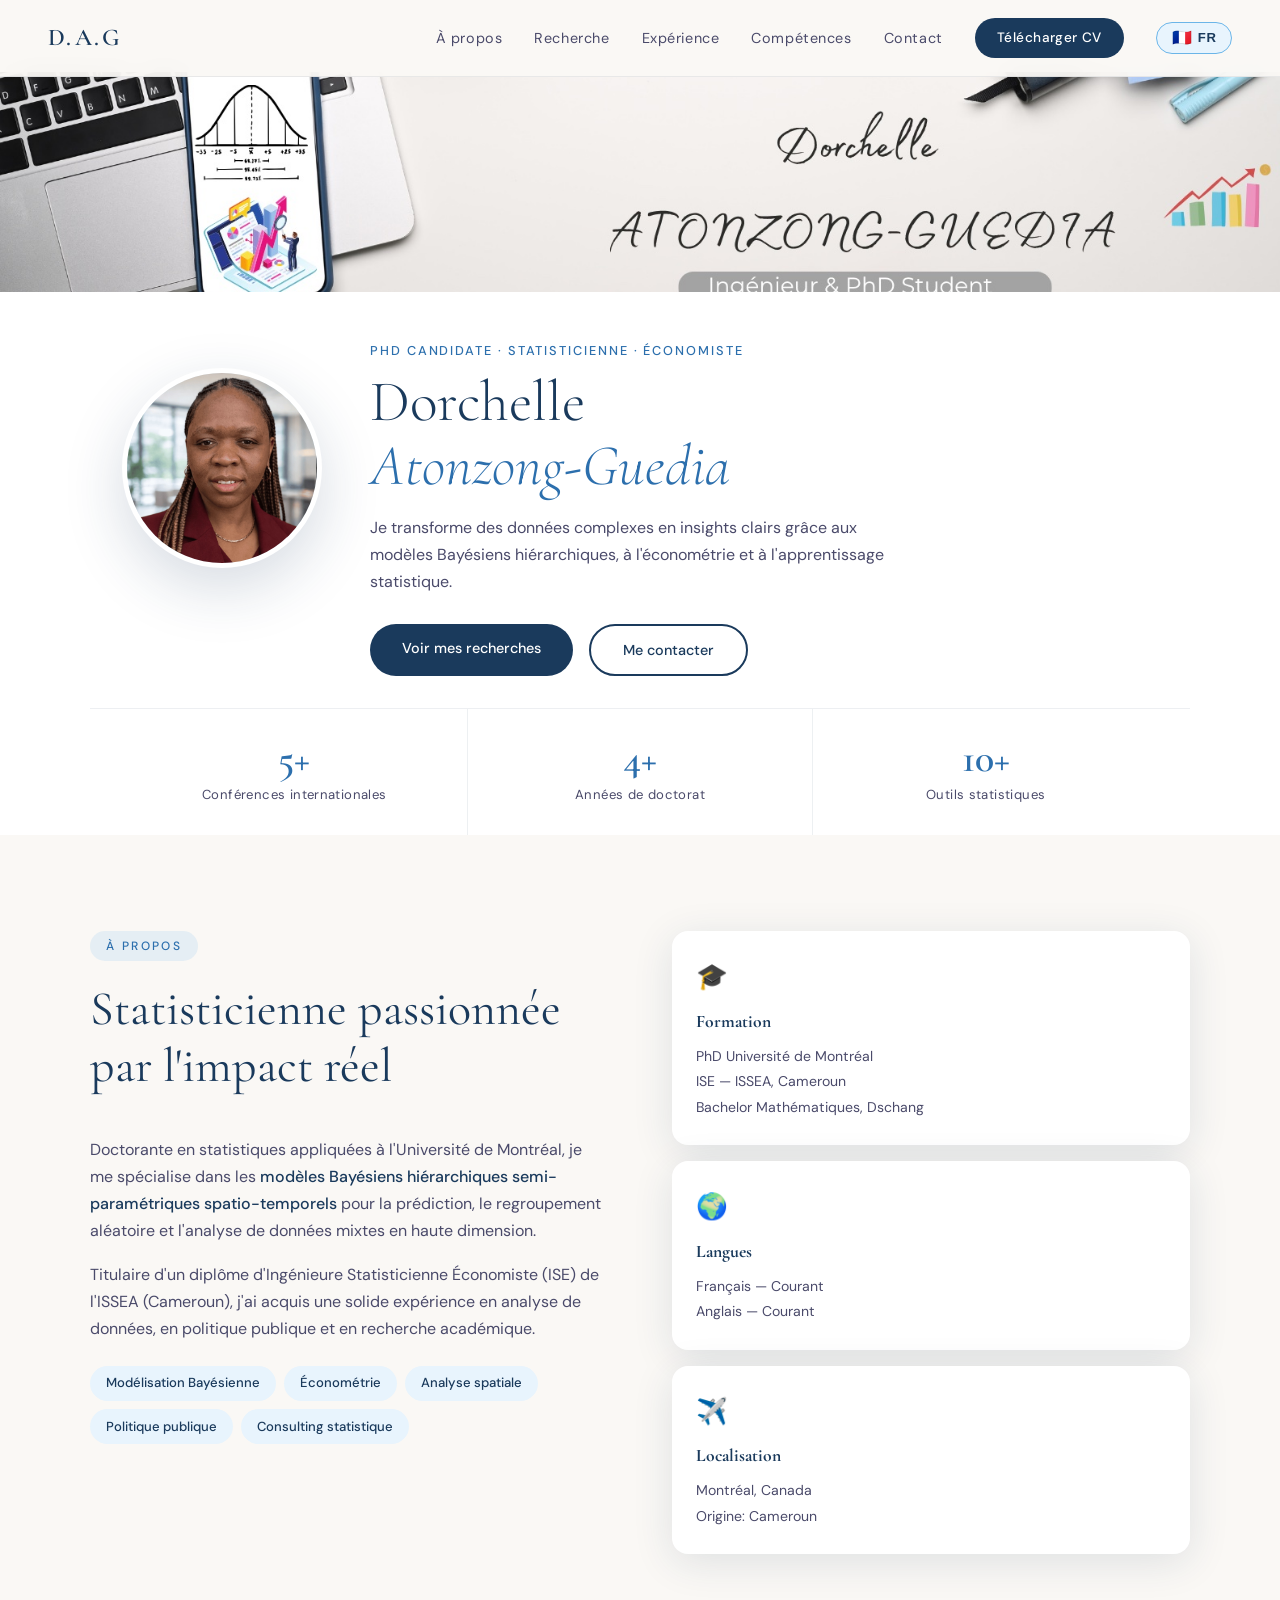
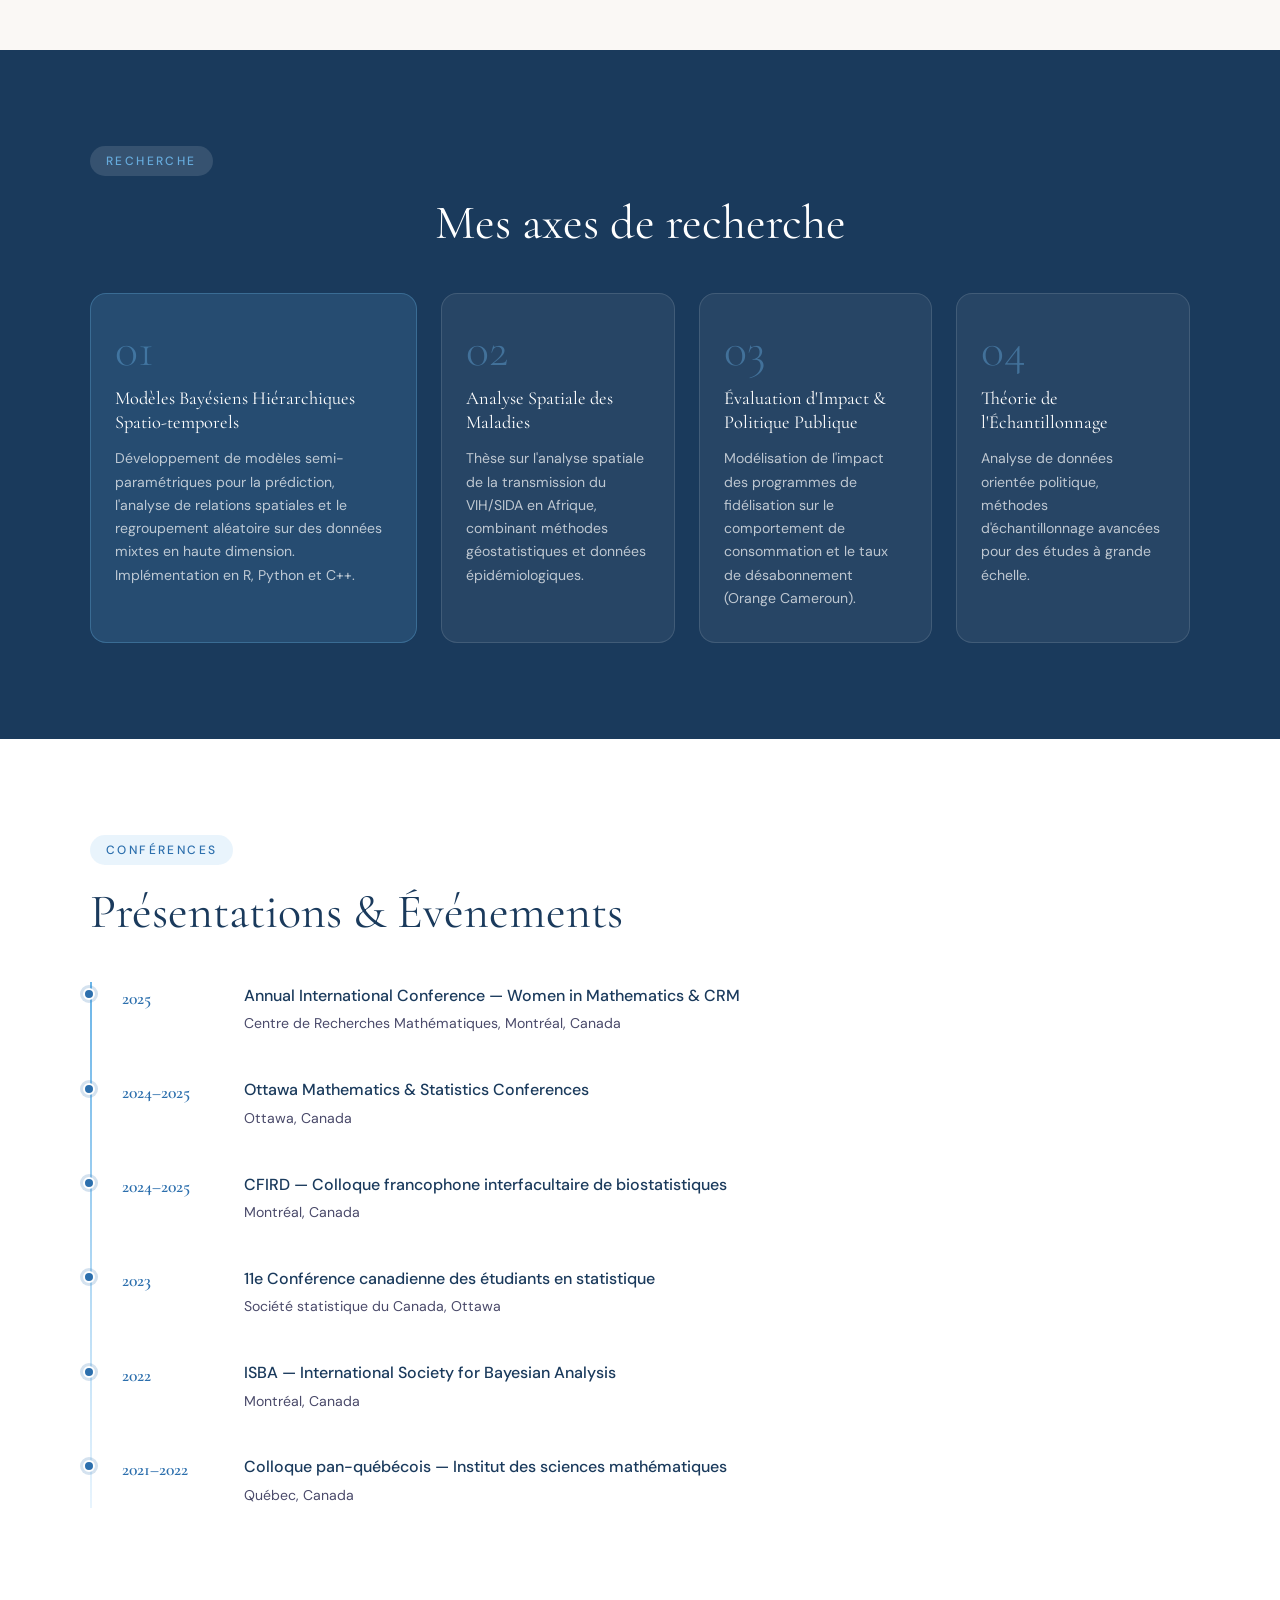
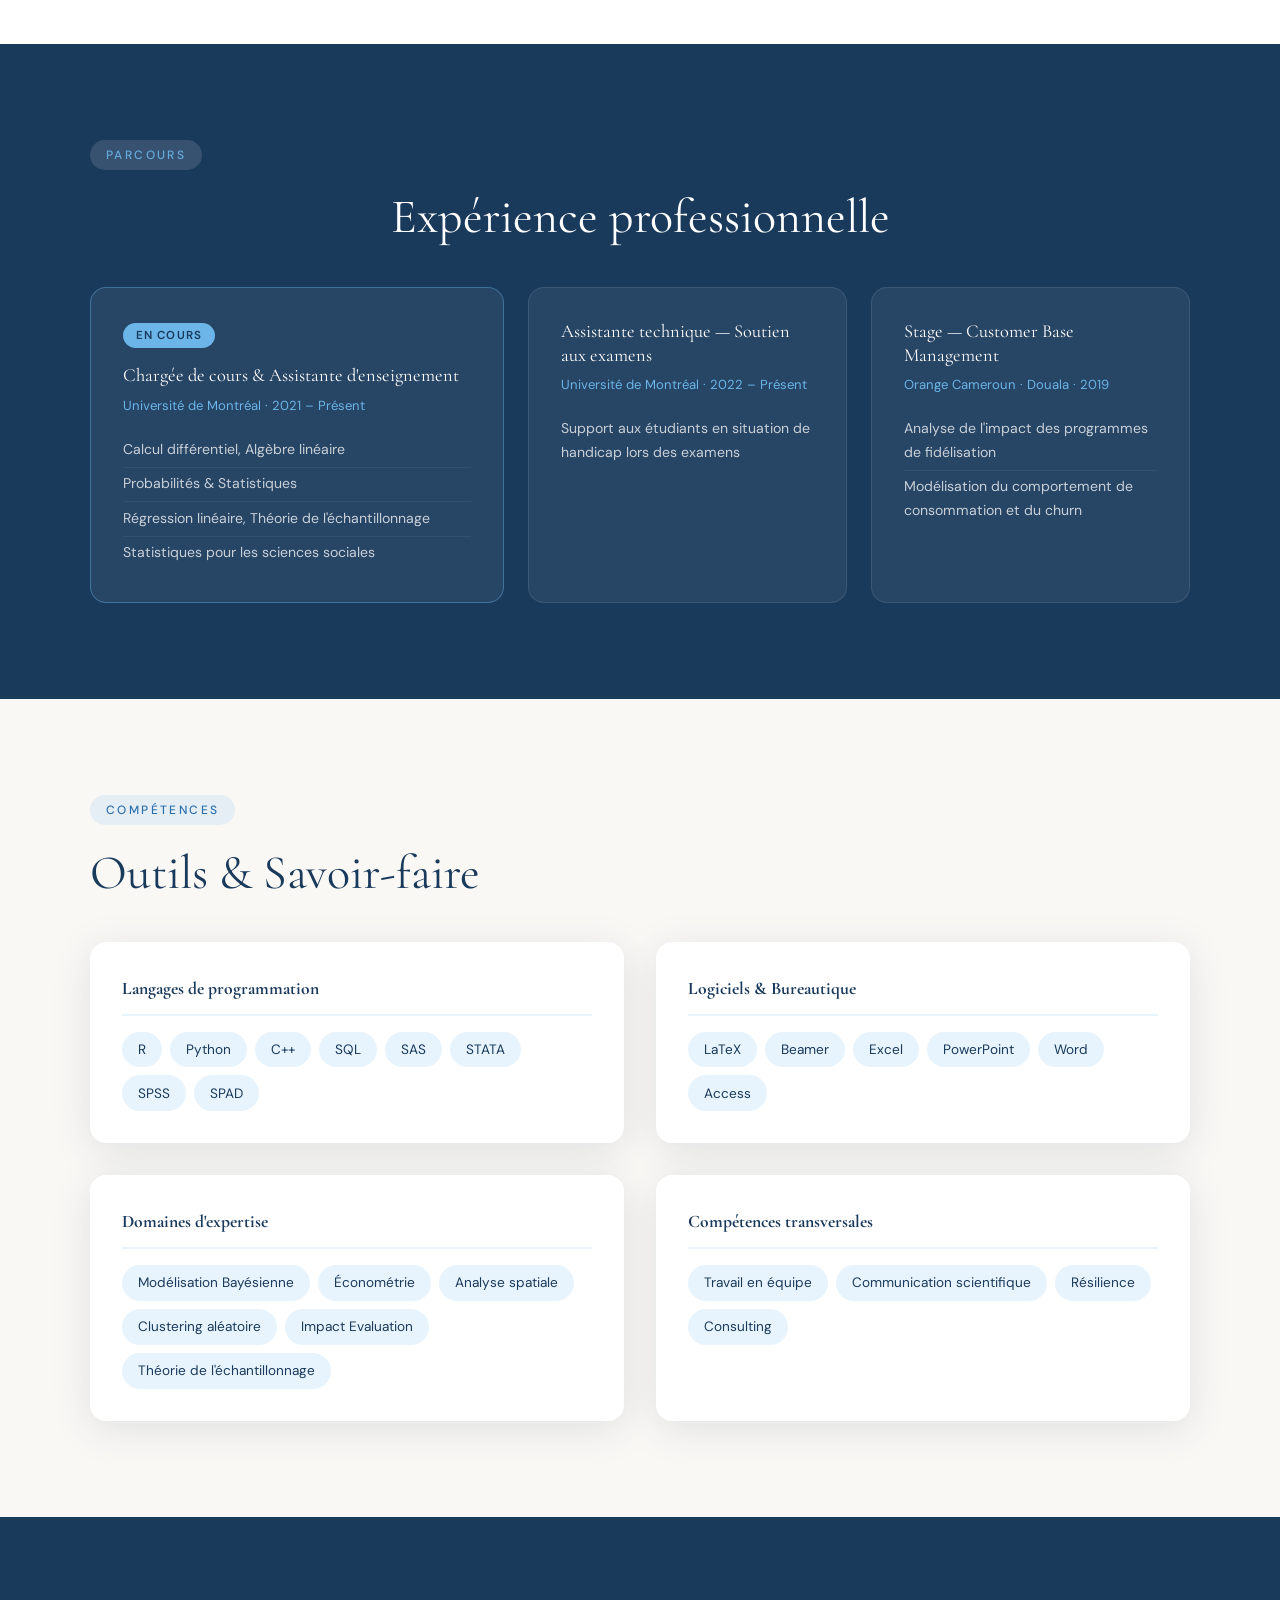
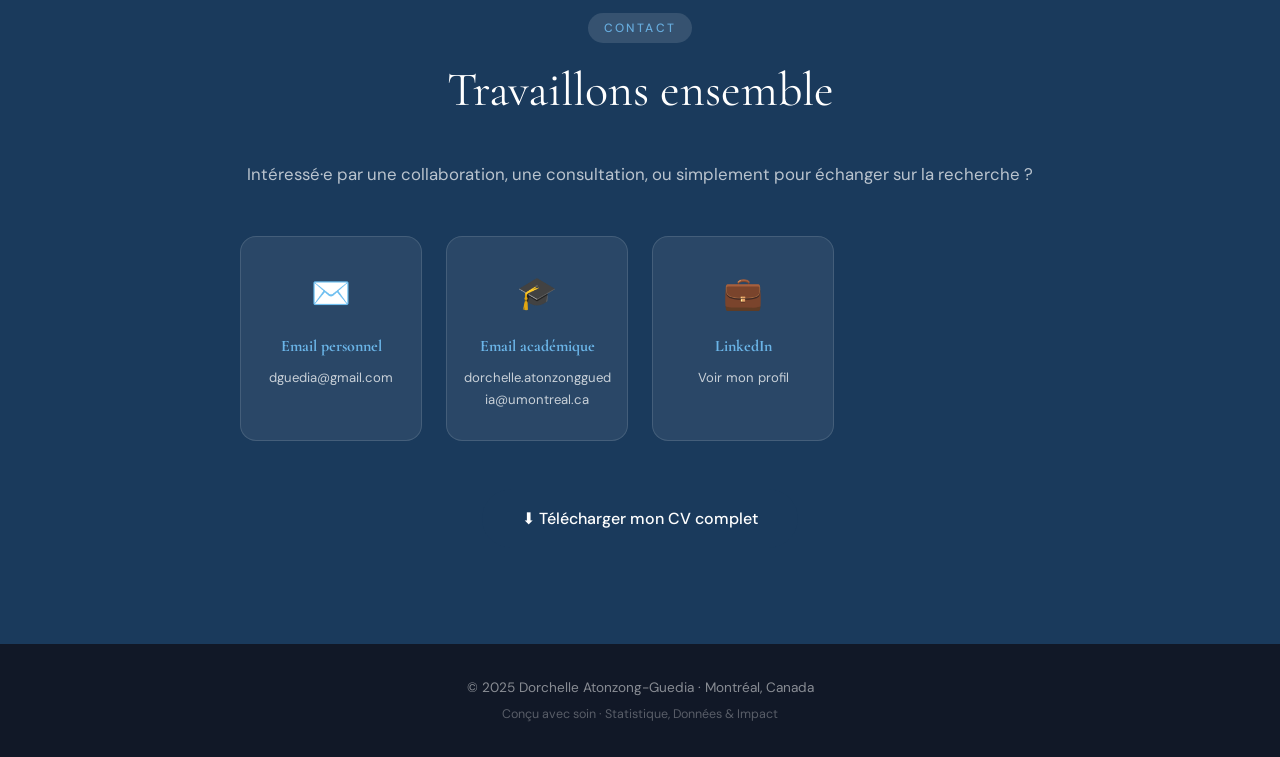
==== commit 649b5fad: "emglish" ====
--- a/index.html
+++ b/index.html
@@ -13,13 +13,17 @@
   <nav class="nav" id="navbar">
     <div class="nav-logo">D.A.G</div>
     <ul class="nav-links">
-      <li><a href="#about">À propos</a></li>
-      <li><a href="#research">Recherche</a></li>
-      <li><a href="#experience">Expérience</a></li>
-      <li><a href="#skills">Compétences</a></li>
-      <li><a href="#contact">Contact</a></li>
+      <li><a href="#about"      data-fr="À propos"    data-en="About">À propos</a></li>
+      <li><a href="#research"   data-fr="Recherche"   data-en="Research">Recherche</a></li>
+      <li><a href="#experience" data-fr="Expérience"  data-en="Experience">Expérience</a></li>
+      <li><a href="#skills"     data-fr="Compétences" data-en="Skills">Compétences</a></li>
+      <li><a href="#contact"    data-fr="Contact"     data-en="Contact">Contact</a></li>
     </ul>
-    <a href="assets/CV_Dorchelle.pdf" download class="btn-cv">Télécharger CV</a>
+    <a href="assets/CV_Dorchelle.pdf" download class="btn-cv" data-fr="Télécharger CV" data-en="Download CV">Télécharger CV</a>
+    <button class="lang-toggle" id="langToggle" aria-label="Switch language">
+      <span class="lang-flag">🇫🇷</span>
+      <span class="lang-label">FR</span>
+    </button>
     <button class="burger" id="burger">&#9776;</button>
   </nav>
 
@@ -30,25 +34,31 @@
     </div>
     <div class="hero-content">
       <div class="hero-photo-wrap">
-        <img src="assets/photo.jpg" alt="Dorchelle Atonzong-Guedia" class="hero-photo" />
+        <img src="assets/photo.png" alt="Dorchelle Atonzong-Guedia" class="hero-photo" />
       </div>
       <div class="hero-text">
-        <p class="hero-tag">PhD Candidate · Statisticienne · Économiste</p>
+        <p class="hero-tag"
+           data-fr="PhD Candidate · Statisticienne · Économiste"
+           data-en="PhD Candidate · Statistician · Economist">
+          PhD Candidate · Statisticienne · Économiste
+        </p>
         <h1>Dorchelle<br /><em>Atonzong-Guedia</em></h1>
-        <p class="hero-sub">
+        <p class="hero-sub"
+           data-fr="Je transforme des données complexes en insights clairs grâce aux modèles Bayésiens hiérarchiques, à l'économétrie et à l'apprentissage statistique."
+           data-en="I turn complex data into clear insights through hierarchical Bayesian models, econometrics, and statistical learning.">
           Je transforme des données complexes en insights clairs grâce aux modèles Bayésiens hiérarchiques,
           à l'économétrie et à l'apprentissage statistique.
         </p>
         <div class="hero-cta">
-          <a href="#research" class="btn-primary">Voir mes recherches</a>
-          <a href="#contact" class="btn-ghost">Me contacter</a>
+          <a href="#research" class="btn-primary" data-fr="Voir mes recherches" data-en="View my research">Voir mes recherches</a>
+          <a href="#contact"  class="btn-ghost"   data-fr="Me contacter"        data-en="Contact me">Me contacter</a>
         </div>
       </div>
     </div>
     <div class="hero-stats">
-      <div class="stat"><span>5+</span><p>Conférences internationales</p></div>
-      <div class="stat"><span>4+</span><p>Années de doctorat</p></div>
-      <div class="stat"><span>10+</span><p>Outils statistiques</p></div>
+      <div class="stat"><span>5+</span><p data-fr="Conférences internationales" data-en="International conferences">Conférences internationales</p></div>
+      <div class="stat"><span>4+</span><p data-fr="Années de doctorat"          data-en="Years of PhD research">Années de doctorat</p></div>
+      <div class="stat"><span>10+</span><p data-fr="Outils statistiques"        data-en="Statistical tools">Outils statistiques</p></div>
     </div>
   </header>
 
@@ -56,44 +66,49 @@
   <section class="section about" id="about">
     <div class="container two-col">
       <div class="about-text">
-        <span class="section-label">À propos</span>
-        <h2>Statisticienne passionnée<br />par l'impact réel</h2>
-        <p>
+        <span class="section-label" data-fr="À propos" data-en="About">À propos</span>
+        <h2 data-fr="Statisticienne passionnée<br />par l'impact réel"
+            data-en="Statistician passionate<br />about real-world impact">
+          Statisticienne passionnée<br />par l'impact réel
+        </h2>
+        <p data-fr="Doctorante en statistiques appliquées à l'Université de Montréal, je me spécialise dans les <strong>modèles Bayésiens hiérarchiques semi-paramétriques spatio-temporels</strong> pour la prédiction, le regroupement aléatoire et l'analyse de données mixtes en haute dimension."
+           data-en="PhD candidate in applied statistics at Université de Montréal, I specialize in <strong>semi-parametric hierarchical Bayesian spatio-temporal models</strong> for prediction, random clustering, and high-dimensional mixed data analysis.">
           Doctorante en statistiques appliquées à l'Université de Montréal, je me spécialise dans les
           <strong>modèles Bayésiens hiérarchiques semi-paramétriques spatio-temporels</strong> pour la prédiction,
           le regroupement aléatoire et l'analyse de données mixtes en haute dimension.
         </p>
-        <p>
+        <p data-fr="Titulaire d'un diplôme d'Ingénieure Statisticienne Économiste (ISE) de l'ISSEA (Cameroun), j'ai acquis une solide expérience en analyse de données, en politique publique et en recherche académique."
+           data-en="Holding a Statistical Economist Engineer degree (ISE) from ISSEA (Cameroon), I have built strong expertise in data analysis, public policy, and academic research.">
           Titulaire d'un diplôme d'Ingénieure Statisticienne Économiste (ISE) de l'ISSEA (Cameroun), j'ai acquis
           une solide expérience en analyse de données, en politique publique et en recherche académique.
         </p>
         <div class="about-tags">
-          <span>Modélisation Bayésienne</span>
-          <span>Économétrie</span>
-          <span>Analyse spatiale</span>
-          <span>Politique publique</span>
-          <span>Consulting statistique</span>
+          <span data-fr="Modélisation Bayésienne"  data-en="Bayesian Modeling">Modélisation Bayésienne</span>
+          <span data-fr="Économétrie"              data-en="Econometrics">Économétrie</span>
+          <span data-fr="Analyse spatiale"         data-en="Spatial Analysis">Analyse spatiale</span>
+          <span data-fr="Politique publique"       data-en="Public Policy">Politique publique</span>
+          <span data-fr="Consulting statistique"  data-en="Statistical Consulting">Consulting statistique</span>
         </div>
       </div>
       <div class="about-visual">
         <div class="about-card">
           <div class="about-card-icon">🎓</div>
-          <h4>Formation</h4>
-          <p>PhD Université de Montréal</p>
-          <p>ISE — ISSEA, Cameroun</p>
-          <p>Bachelor Mathématiques, Dschang</p>
+          <h4 data-fr="Formation" data-en="Education">Formation</h4>
+          <p data-fr="PhD Université de Montréal"       data-en="PhD Université de Montréal">PhD Université de Montréal</p>
+          <p data-fr="ISE — ISSEA, Cameroun"            data-en="ISE — ISSEA, Cameroon">ISE — ISSEA, Cameroun</p>
+          <p data-fr="Bachelor Mathématiques, Dschang"  data-en="Bachelor in Mathematics, Dschang">Bachelor Mathématiques, Dschang</p>
         </div>
         <div class="about-card">
           <div class="about-card-icon">🌍</div>
-          <h4>Langues</h4>
-          <p>Français — Courant</p>
-          <p>Anglais — Courant</p>
+          <h4 data-fr="Langues" data-en="Languages">Langues</h4>
+          <p data-fr="Français — Courant" data-en="French — Fluent">Français — Courant</p>
+          <p data-fr="Anglais — Courant" data-en="English — Fluent">Anglais — Courant</p>
         </div>
         <div class="about-card">
           <div class="about-card-icon">✈️</div>
-          <h4>Localisation</h4>
-          <p>Montréal, Canada</p>
-          <p>Origine: Cameroun</p>
+          <h4 data-fr="Localisation" data-en="Location">Localisation</h4>
+          <p data-fr="Montréal, Canada" data-en="Montreal, Canada">Montréal, Canada</p>
+          <p data-fr="Origine: Cameroun" data-en="Origin: Cameroon">Origine: Cameroun</p>
         </div>
       </div>
     </div>
@@ -102,35 +117,42 @@
   <!-- RESEARCH -->
   <section class="section research" id="research">
     <div class="container">
-      <span class="section-label light">Recherche</span>
-      <h2 class="centered">Mes axes de recherche</h2>
+      <span class="section-label light" data-fr="Recherche" data-en="Research">Recherche</span>
+      <h2 class="centered" data-fr="Mes axes de recherche" data-en="My research areas">Mes axes de recherche</h2>
       <div class="research-grid">
         <div class="research-card main">
           <div class="research-num">01</div>
-          <h3>Modèles Bayésiens Hiérarchiques Spatio-temporels</h3>
-          <p>
+          <h3 data-fr="Modèles Bayésiens Hiérarchiques Spatio-temporels"
+              data-en="Spatio-temporal Hierarchical Bayesian Models">
+            Modèles Bayésiens Hiérarchiques Spatio-temporels
+          </h3>
+          <p data-fr="Développement de modèles semi-paramétriques pour la prédiction, l'analyse de relations spatiales et le regroupement aléatoire sur des données mixtes en haute dimension. Implémentation en R, Python et C++."
+             data-en="Development of semi-parametric models for prediction, spatial relationship analysis, and random clustering on high-dimensional mixed data. Implementation in R, Python, and C++.">
             Développement de modèles semi-paramétriques pour la prédiction, l'analyse de relations spatiales
             et le regroupement aléatoire sur des données mixtes en haute dimension. Implémentation en R, Python et C++.
           </p>
         </div>
         <div class="research-card">
           <div class="research-num">02</div>
-          <h3>Analyse Spatiale des Maladies</h3>
-          <p>
+          <h3 data-fr="Analyse Spatiale des Maladies" data-en="Spatial Disease Analysis">Analyse Spatiale des Maladies</h3>
+          <p data-fr="Thèse sur l'analyse spatiale de la transmission du VIH/SIDA en Afrique, combinant méthodes géostatistiques et données épidémiologiques."
+             data-en="Thesis on the spatial analysis of HIV/AIDS transmission in Africa, combining geostatistical methods and epidemiological data.">
             Thèse sur l'analyse spatiale de la transmission du VIH/SIDA en Afrique, combinant méthodes géostatistiques et données épidémiologiques.
           </p>
         </div>
         <div class="research-card">
           <div class="research-num">03</div>
-          <h3>Évaluation d'Impact & Politique Publique</h3>
-          <p>
+          <h3 data-fr="Évaluation d'Impact & Politique Publique" data-en="Impact Evaluation & Public Policy">Évaluation d'Impact & Politique Publique</h3>
+          <p data-fr="Modélisation de l'impact des programmes de fidélisation sur le comportement de consommation et le taux de désabonnement (Orange Cameroun)."
+             data-en="Modeling the impact of loyalty programs on consumer behavior and churn rate (Orange Cameroon).">
             Modélisation de l'impact des programmes de fidélisation sur le comportement de consommation et le taux de désabonnement (Orange Cameroun).
           </p>
         </div>
         <div class="research-card">
           <div class="research-num">04</div>
-          <h3>Théorie de l'Échantillonnage</h3>
-          <p>
+          <h3 data-fr="Théorie de l'Échantillonnage" data-en="Sampling Theory">Théorie de l'Échantillonnage</h3>
+          <p data-fr="Analyse de données orientée politique, méthodes d'échantillonnage avancées pour des études à grande échelle."
+             data-en="Policy-oriented data analysis, advanced sampling methods for large-scale studies.">
             Analyse de données orientée politique, méthodes d'échantillonnage avancées pour des études à grande échelle.
           </p>
         </div>
@@ -141,14 +163,14 @@
   <!-- CONFERENCES -->
   <section class="section conferences" id="conferences">
     <div class="container">
-      <span class="section-label">Conférences</span>
-      <h2>Présentations & Événements</h2>
+      <span class="section-label" data-fr="Conférences" data-en="Conferences">Conférences</span>
+      <h2 data-fr="Présentations & Événements" data-en="Presentations & Events">Présentations & Événements</h2>
       <div class="timeline">
         <div class="timeline-item">
           <div class="timeline-year">2025</div>
           <div class="timeline-content">
             <h4>Annual International Conference — Women in Mathematics & CRM</h4>
-            <p>Centre de Recherches Mathématiques, Montréal, Canada</p>
+            <p data-fr="Centre de Recherches Mathématiques, Montréal, Canada" data-en="Centre de Recherches Mathématiques, Montreal, Canada">Centre de Recherches Mathématiques, Montréal, Canada</p>
           </div>
         </div>
         <div class="timeline-item">
@@ -161,29 +183,38 @@
         <div class="timeline-item">
           <div class="timeline-year">2024–2025</div>
           <div class="timeline-content">
-            <h4>CFIRD — Colloque francophone interfacultaire de biostatistiques</h4>
-            <p>Montréal, Canada</p>
+            <h4 data-fr="CFIRD — Colloque francophone interfacultaire de biostatistiques"
+                data-en="CFIRD — Francophone Interfaculty Colloquium on Biostatistics">
+              CFIRD — Colloque francophone interfacultaire de biostatistiques
+            </h4>
+            <p data-fr="Montréal, Canada" data-en="Montreal, Canada">Montréal, Canada</p>
           </div>
         </div>
         <div class="timeline-item">
           <div class="timeline-year">2023</div>
           <div class="timeline-content">
-            <h4>11e Conférence canadienne des étudiants en statistique</h4>
-            <p>Société statistique du Canada, Ottawa</p>
+            <h4 data-fr="11e Conférence canadienne des étudiants en statistique"
+                data-en="11th Canadian Statistics Student Conference">
+              11e Conférence canadienne des étudiants en statistique
+            </h4>
+            <p data-fr="Société statistique du Canada, Ottawa" data-en="Statistical Society of Canada, Ottawa">Société statistique du Canada, Ottawa</p>
           </div>
         </div>
         <div class="timeline-item">
           <div class="timeline-year">2022</div>
           <div class="timeline-content">
             <h4>ISBA — International Society for Bayesian Analysis</h4>
-            <p>Montréal, Canada</p>
+            <p data-fr="Montréal, Canada" data-en="Montreal, Canada">Montréal, Canada</p>
           </div>
         </div>
         <div class="timeline-item">
           <div class="timeline-year">2021–2022</div>
           <div class="timeline-content">
-            <h4>Colloque pan-québécois — Institut des sciences mathématiques</h4>
-            <p>Québec, Canada</p>
+            <h4 data-fr="Colloque pan-québécois — Institut des sciences mathématiques"
+                data-en="Pan-Quebec Colloquium — Institute of Mathematical Sciences">
+              Colloque pan-québécois — Institut des sciences mathématiques
+            </h4>
+            <p data-fr="Québec, Canada" data-en="Quebec, Canada">Québec, Canada</p>
           </div>
         </div>
       </div>
@@ -193,33 +224,36 @@
   <!-- EXPERIENCE -->
   <section class="section experience" id="experience">
     <div class="container">
-      <span class="section-label light">Parcours</span>
-      <h2 class="centered">Expérience professionnelle</h2>
+      <span class="section-label light" data-fr="Parcours" data-en="Career">Parcours</span>
+      <h2 class="centered" data-fr="Expérience professionnelle" data-en="Professional Experience">Expérience professionnelle</h2>
       <div class="exp-grid">
         <div class="exp-card current">
-          <div class="exp-badge">En cours</div>
-          <h3>Chargée de cours & Assistante d'enseignement</h3>
-          <p class="exp-where">Université de Montréal · 2021 – Présent</p>
+          <div class="exp-badge" data-fr="En cours" data-en="Ongoing">En cours</div>
+          <h3 data-fr="Chargée de cours & Assistante d'enseignement" data-en="Lecturer & Teaching Assistant">Chargée de cours & Assistante d'enseignement</h3>
+          <p class="exp-where" data-fr="Université de Montréal · 2021 – Présent" data-en="Université de Montréal · 2021 – Present">Université de Montréal · 2021 – Présent</p>
           <ul>
-            <li>Calcul différentiel, Algèbre linéaire</li>
-            <li>Probabilités & Statistiques</li>
-            <li>Régression linéaire, Théorie de l'échantillonnage</li>
-            <li>Statistiques pour les sciences sociales</li>
+            <li data-fr="Calcul différentiel, Algèbre linéaire"                data-en="Differential calculus, Linear algebra">Calcul différentiel, Algèbre linéaire</li>
+            <li data-fr="Probabilités & Statistiques"                          data-en="Probability & Statistics">Probabilités & Statistiques</li>
+            <li data-fr="Régression linéaire, Théorie de l'échantillonnage"    data-en="Linear regression, Sampling theory">Régression linéaire, Théorie de l'échantillonnage</li>
+            <li data-fr="Statistiques pour les sciences sociales"              data-en="Statistics for social sciences">Statistiques pour les sciences sociales</li>
           </ul>
         </div>
         <div class="exp-card">
-          <h3>Assistante technique — Soutien aux examens</h3>
-          <p class="exp-where">Université de Montréal · 2022 – Présent</p>
+          <h3 data-fr="Assistante technique — Soutien aux examens" data-en="Technical Assistant — Exam Support">Assistante technique — Soutien aux examens</h3>
+          <p class="exp-where" data-fr="Université de Montréal · 2022 – Présent" data-en="Université de Montréal · 2022 – Present">Université de Montréal · 2022 – Présent</p>
           <ul>
-            <li>Support aux étudiants en situation de handicap lors des examens</li>
+            <li data-fr="Support aux étudiants en situation de handicap lors des examens"
+                data-en="Support for students with disabilities during exams">
+              Support aux étudiants en situation de handicap lors des examens
+            </li>
           </ul>
         </div>
         <div class="exp-card">
-          <h3>Stage — Customer Base Management</h3>
-          <p class="exp-where">Orange Cameroun · Douala · 2019</p>
+          <h3 data-fr="Stage — Customer Base Management" data-en="Internship — Customer Base Management">Stage — Customer Base Management</h3>
+          <p class="exp-where" data-fr="Orange Cameroun · Douala · 2019" data-en="Orange Cameroon · Douala · 2019">Orange Cameroun · Douala · 2019</p>
           <ul>
-            <li>Analyse de l'impact des programmes de fidélisation</li>
-            <li>Modélisation du comportement de consommation et du churn</li>
+            <li data-fr="Analyse de l'impact des programmes de fidélisation" data-en="Analysis of loyalty program impact">Analyse de l'impact des programmes de fidélisation</li>
+            <li data-fr="Modélisation du comportement de consommation et du churn" data-en="Modeling consumer behavior and churn rate">Modélisation du comportement de consommation et du churn</li>
           </ul>
         </div>
       </div>
@@ -229,41 +263,41 @@
   <!-- SKILLS -->
   <section class="section skills" id="skills">
     <div class="container">
-      <span class="section-label">Compétences</span>
-      <h2>Outils & Savoir-faire</h2>
+      <span class="section-label" data-fr="Compétences" data-en="Skills">Compétences</span>
+      <h2 data-fr="Outils & Savoir-faire" data-en="Tools & Expertise">Outils & Savoir-faire</h2>
       <div class="skills-grid">
         <div class="skills-block">
-          <h4>Langages de programmation</h4>
+          <h4 data-fr="Langages de programmation" data-en="Programming Languages">Langages de programmation</h4>
           <div class="skill-pills">
             <span>R</span><span>Python</span><span>C++</span><span>SQL</span>
             <span>SAS</span><span>STATA</span><span>SPSS</span><span>SPAD</span>
           </div>
         </div>
         <div class="skills-block">
-          <h4>Logiciels & Bureautique</h4>
+          <h4 data-fr="Logiciels & Bureautique" data-en="Software & Office Tools">Logiciels & Bureautique</h4>
           <div class="skill-pills">
             <span>LaTeX</span><span>Beamer</span><span>Excel</span>
             <span>PowerPoint</span><span>Word</span><span>Access</span>
           </div>
         </div>
         <div class="skills-block">
-          <h4>Domaines d'expertise</h4>
+          <h4 data-fr="Domaines d'expertise" data-en="Areas of Expertise">Domaines d'expertise</h4>
           <div class="skill-pills">
-            <span>Modélisation Bayésienne</span>
-            <span>Économétrie</span>
-            <span>Analyse spatiale</span>
-            <span>Clustering aléatoire</span>
-            <span>Impact Evaluation</span>
-            <span>Théorie de l'échantillonnage</span>
+            <span data-fr="Modélisation Bayésienne"       data-en="Bayesian Modeling">Modélisation Bayésienne</span>
+            <span data-fr="Économétrie"                   data-en="Econometrics">Économétrie</span>
+            <span data-fr="Analyse spatiale"              data-en="Spatial Analysis">Analyse spatiale</span>
+            <span data-fr="Clustering aléatoire"          data-en="Random Clustering">Clustering aléatoire</span>
+            <span data-fr="Impact Evaluation"             data-en="Impact Evaluation">Impact Evaluation</span>
+            <span data-fr="Théorie de l'échantillonnage"  data-en="Sampling Theory">Théorie de l'échantillonnage</span>
           </div>
         </div>
         <div class="skills-block">
-          <h4>Compétences transversales</h4>
+          <h4 data-fr="Compétences transversales" data-en="Soft Skills">Compétences transversales</h4>
           <div class="skill-pills">
-            <span>Travail en équipe</span>
-            <span>Communication scientifique</span>
-            <span>Résilience</span>
-            <span>Consulting</span>
+            <span data-fr="Travail en équipe"           data-en="Teamwork">Travail en équipe</span>
+            <span data-fr="Communication scientifique"  data-en="Scientific Communication">Communication scientifique</span>
+            <span data-fr="Résilience"                  data-en="Resilience">Résilience</span>
+            <span data-fr="Consulting"                  data-en="Consulting">Consulting</span>
           </div>
         </div>
       </div>
@@ -273,34 +307,33 @@
   <!-- CONTACT -->
   <section class="section contact" id="contact">
     <div class="container contact-inner">
-      <span class="section-label light">Contact</span>
-      <h2>Travaillons ensemble</h2>
-      <p class="contact-sub">
+      <span class="section-label light" data-fr="Contact" data-en="Contact">Contact</span>
+      <h2 data-fr="Travaillons ensemble" data-en="Let's work together">Travaillons ensemble</h2>
+      <p class="contact-sub"
+         data-fr="Intéressé·e par une collaboration, une consultation, ou simplement pour échanger sur la recherche ?"
+         data-en="Interested in collaborating, consulting, or simply discussing research?">
         Intéressé·e par une collaboration, une consultation, ou simplement pour échanger sur la recherche ?
       </p>
       <div class="contact-cards">
         <a href="mailto:dguedia@gmail.com" class="contact-card">
           <div class="contact-icon">✉️</div>
-          <h4>Email personnel</h4>
+          <h4 data-fr="Email personnel" data-en="Personal Email">Email personnel</h4>
           <p>dguedia@gmail.com</p>
         </a>
         <a href="mailto:dorchelle.atonzongguedia@umontreal.ca" class="contact-card">
           <div class="contact-icon">🎓</div>
-          <h4>Email académique</h4>
+          <h4 data-fr="Email académique" data-en="Academic Email">Email académique</h4>
           <p>dorchelle.atonzongguedia@umontreal.ca</p>
-        </a>
-        <a href="tel:+14389952432" class="contact-card">
-          <div class="contact-icon">📞</div>
-          <h4>Téléphone</h4>
-          <p>+1 (438) 995-2432</p>
         </a>
         <a href="https://www.linkedin.com/in/dorchelle-atonzong-guedia-3009a21b2/" target="_blank" class="contact-card">
           <div class="contact-icon">💼</div>
           <h4>LinkedIn</h4>
-          <p>Voir mon profil</p>
+          <p data-fr="Voir mon profil" data-en="View my profile">Voir mon profil</p>
         </a>
       </div>
-      <a href="assets/CV_Dorchelle.pdf" download class="btn-primary large">
+      <a href="assets/CV_Dorchelle.pdf" download class="btn-primary large"
+         data-fr="⬇ Télécharger mon CV complet"
+         data-en="⬇ Download my full CV">
         ⬇ Télécharger mon CV complet
       </a>
     </div>
@@ -309,7 +342,11 @@
   <!-- FOOTER -->
   <footer class="footer">
     <p>© 2025 Dorchelle Atonzong-Guedia · Montréal, Canada</p>
-    <p class="footer-sub">Conçu avec soin · Statistique, Données & Impact</p>
+    <p class="footer-sub"
+       data-fr="Conçu avec soin · Statistique, Données & Impact"
+       data-en="Crafted with care · Statistics, Data & Impact">
+      Conçu avec soin · Statistique, Données & Impact
+    </p>
   </footer>
 
   <script src="script.js"></script>
--- a/style.css
+++ b/style.css
@@ -94,6 +94,31 @@
 
 .btn-cv:hover { background: var(--blue-mid); transform: translateY(-1px); }
 
+.lang-toggle {
+  display: flex;
+  align-items: center;
+  gap: 0.35rem;
+  background: var(--blue-pale);
+  border: 1.5px solid var(--blue-light);
+  border-radius: 100px;
+  padding: 0.35rem 0.9rem;
+  font-size: 0.82rem;
+  font-weight: 600;
+  color: var(--blue-deep);
+  cursor: pointer;
+  transition: background 0.2s, transform 0.2s;
+  letter-spacing: 0.05em;
+  white-space: nowrap;
+}
+
+.lang-toggle:hover {
+  background: var(--blue-mid);
+  color: var(--white);
+  transform: translateY(-1px);
+}
+
+.lang-flag { font-size: 1rem; }
+
 .burger {
   display: none;
   background: none;
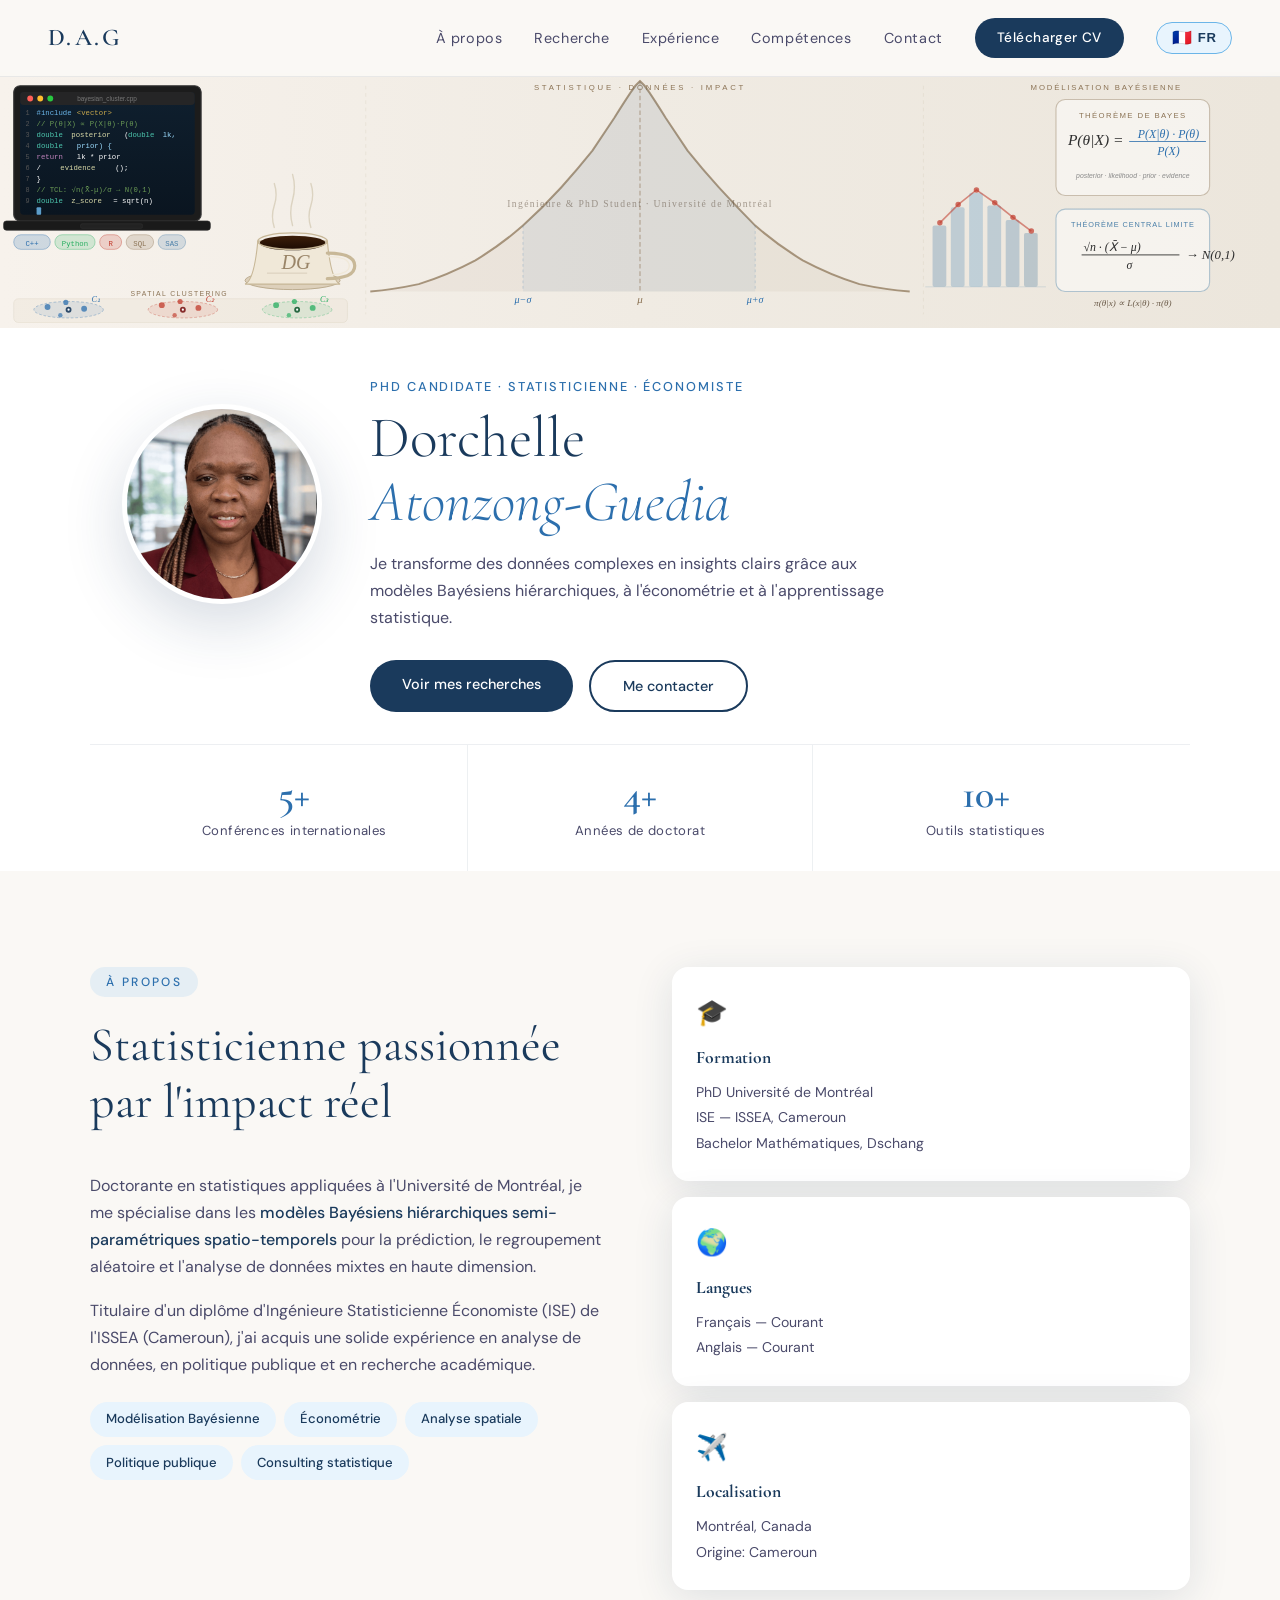
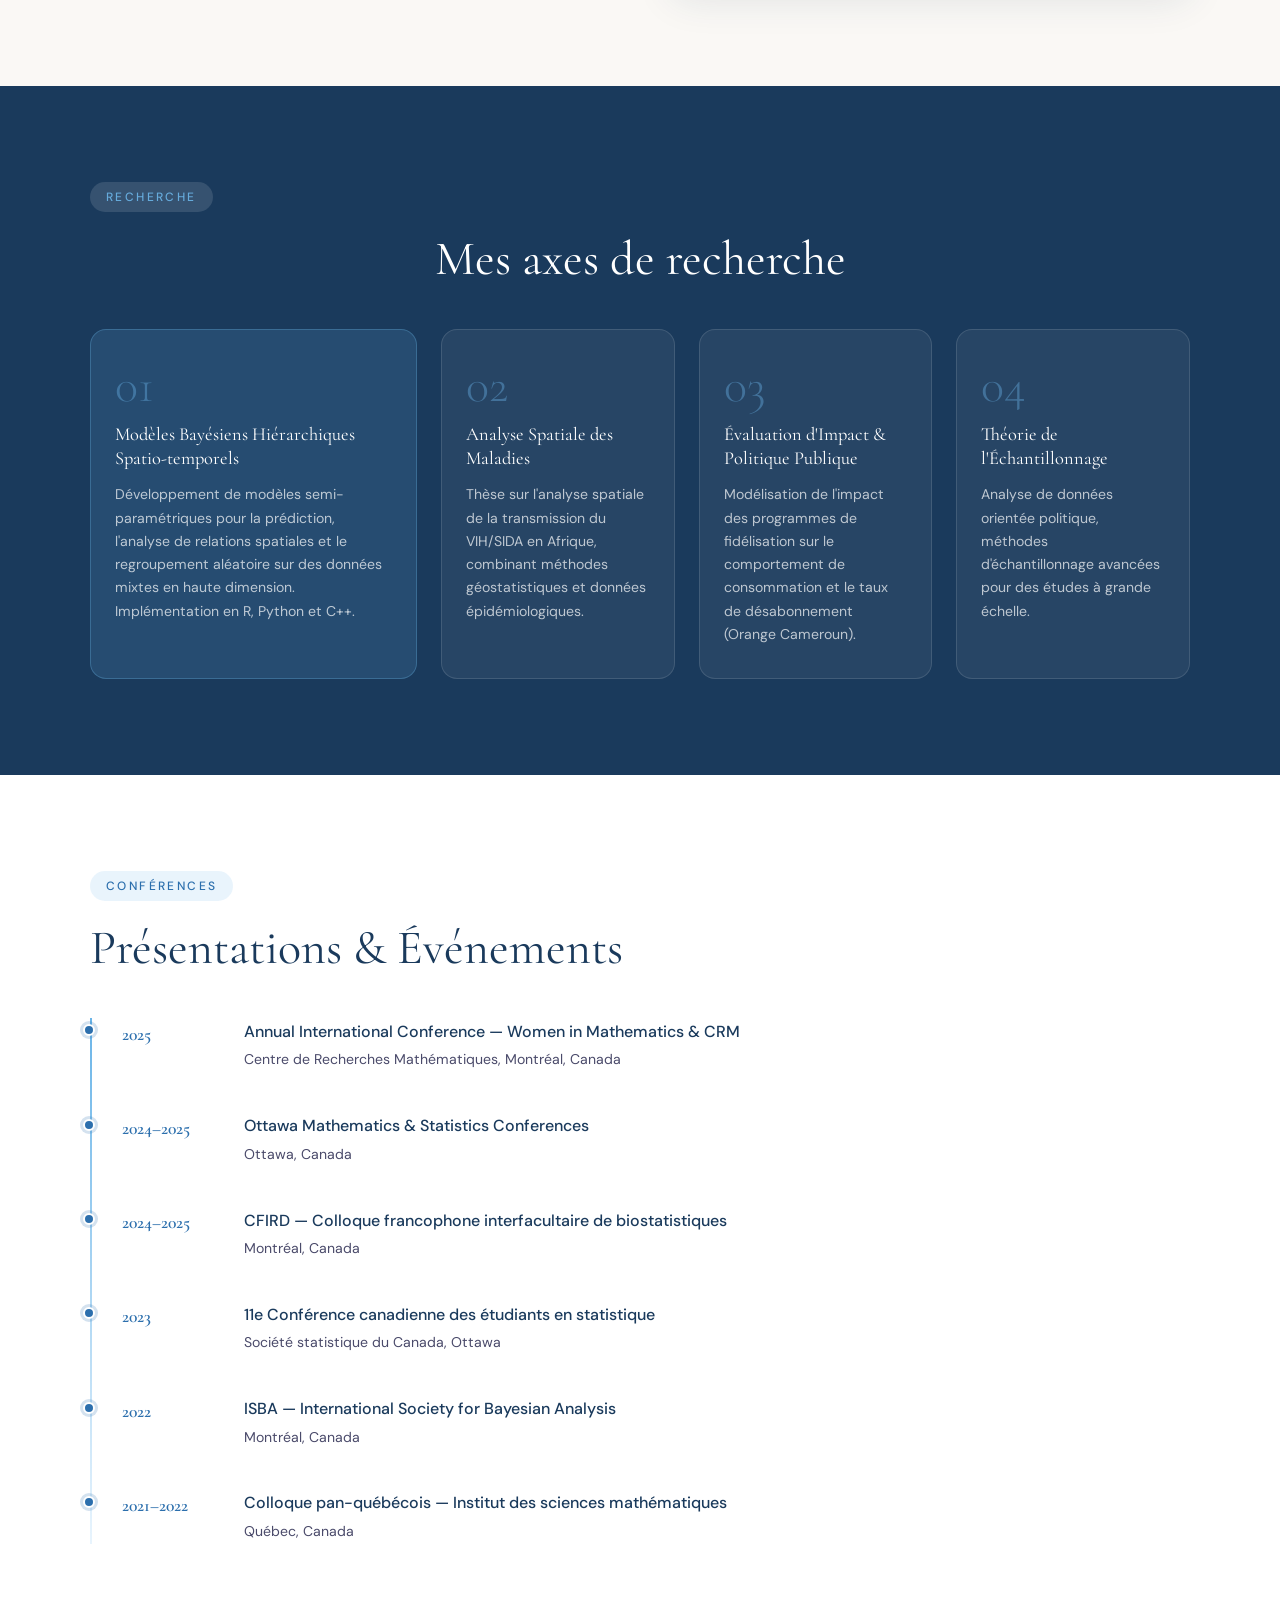
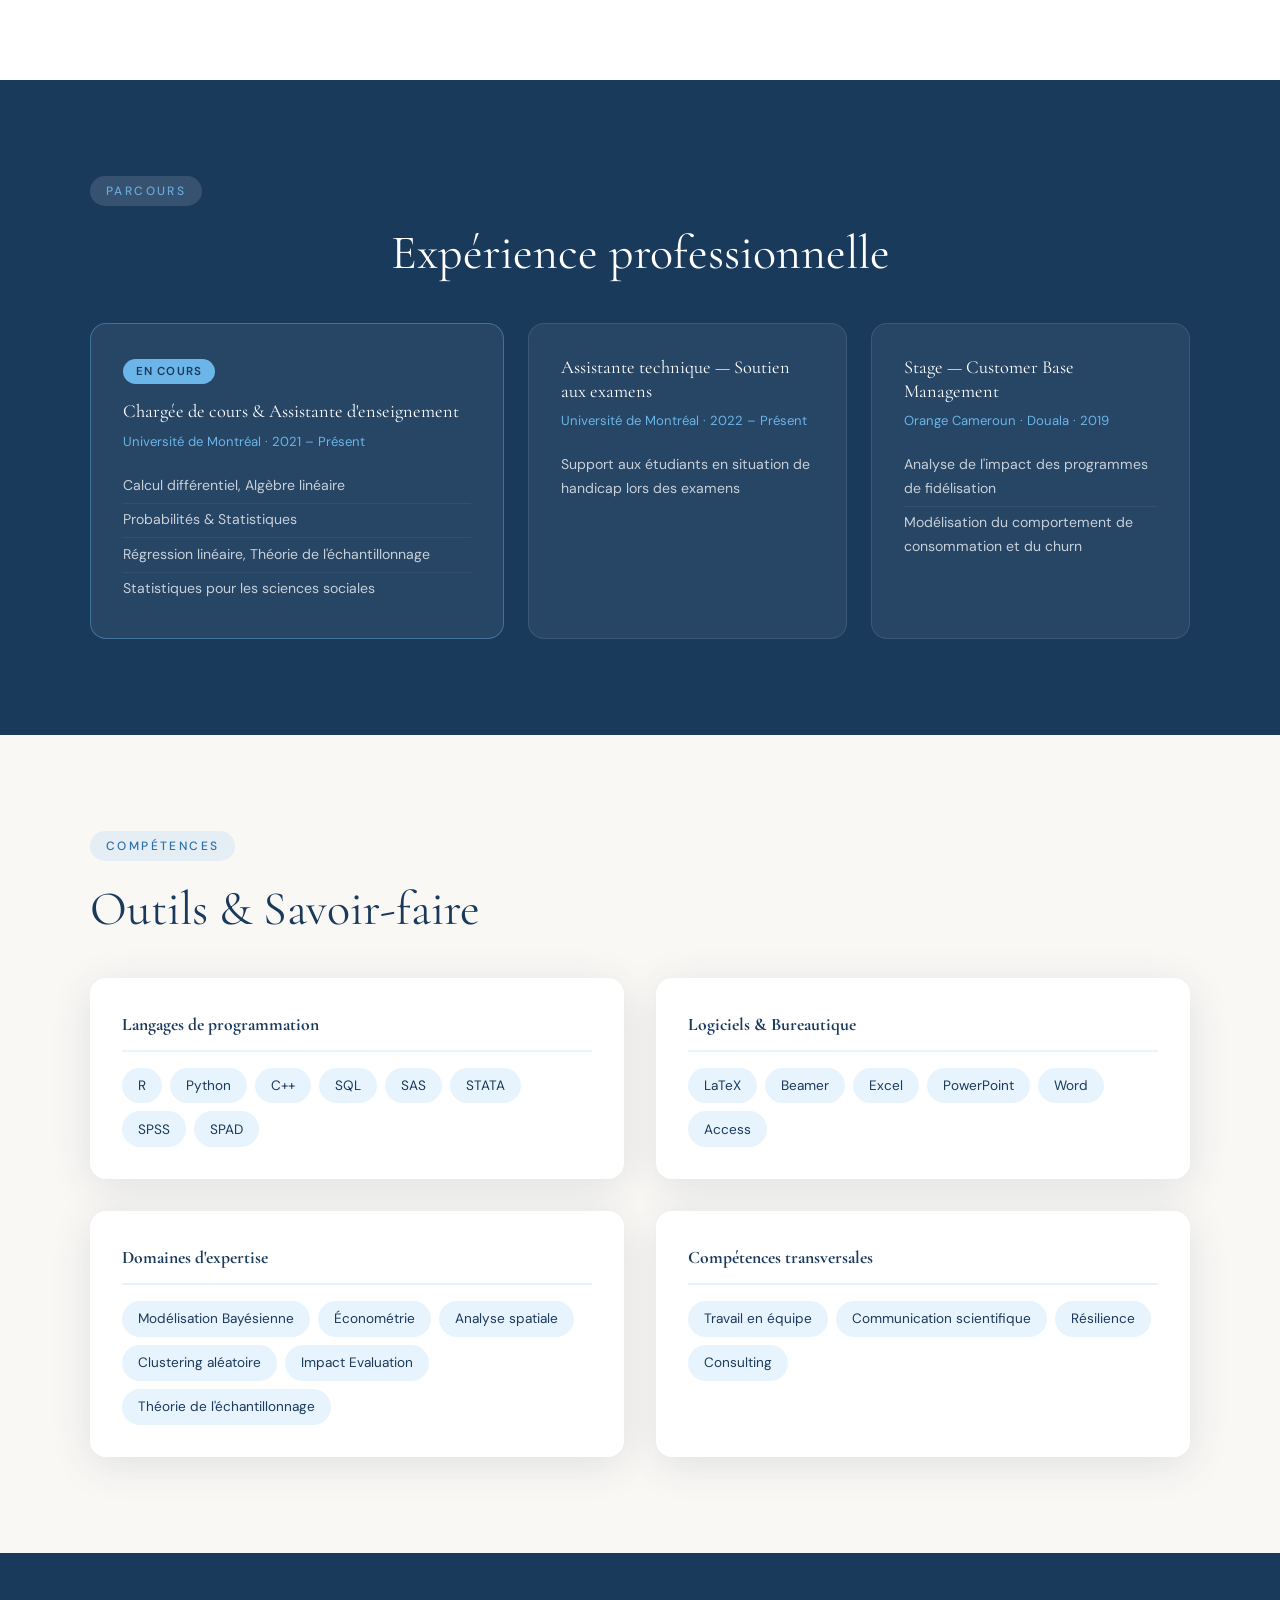
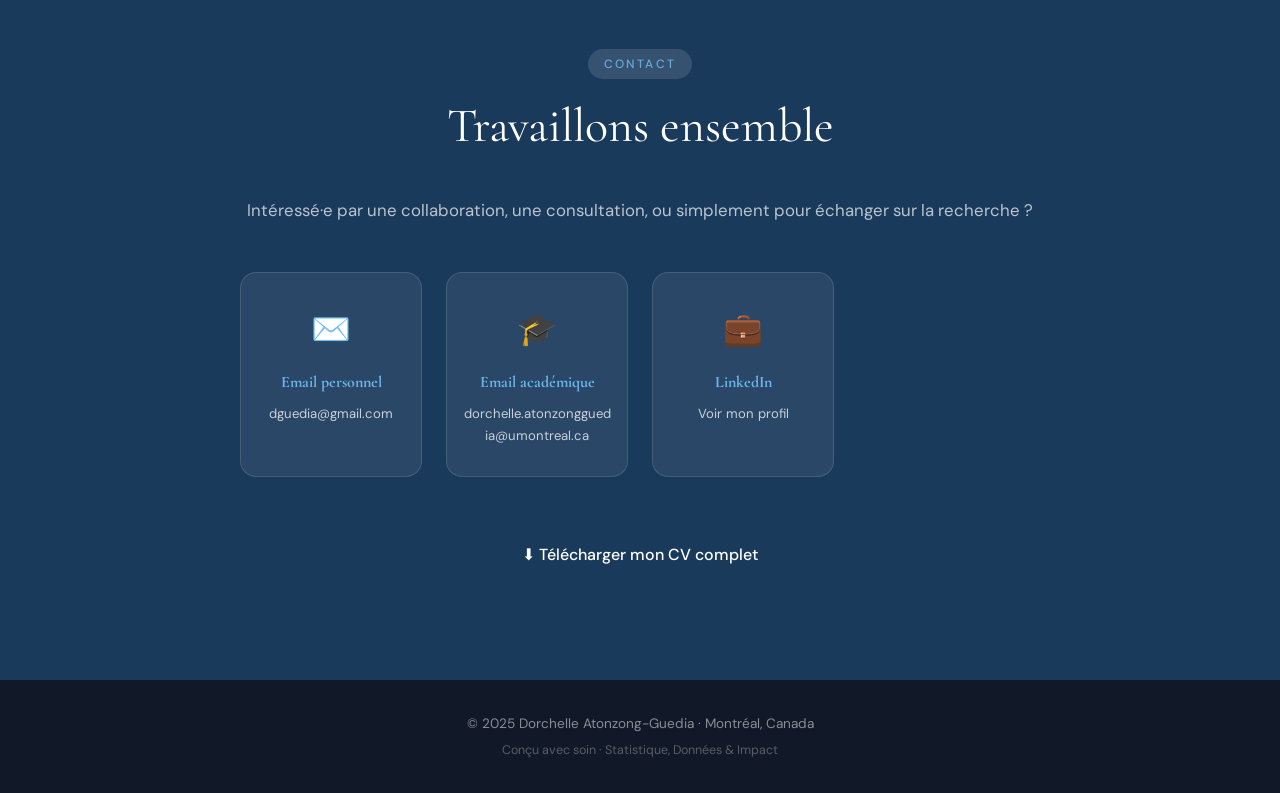
==== commit 22e43ac6: "banniere" ====
--- a/index.html
+++ b/index.html
@@ -30,7 +30,177 @@
   <!-- HERO -->
   <header class="hero">
     <div class="hero-banner">
-      <img src="assets/banniere.png" alt="Bannière Dorchelle" />
+      <svg width="100%" viewBox="0 0 1400 280" xmlns="http://www.w3.org/2000/svg" preserveAspectRatio="xMidYMid meet">
+        <defs>
+          <linearGradient id="bgbeige" x1="0%" y1="0%" x2="100%" y2="0%">
+            <stop offset="0%"   stop-color="#f7f2ec"/>
+            <stop offset="50%"  stop-color="#f0ebe3"/>
+            <stop offset="100%" stop-color="#ece6dc"/>
+          </linearGradient>
+          <linearGradient id="screengrad" x1="0%" y1="0%" x2="0%" y2="100%">
+            <stop offset="0%" stop-color="#0f1f2e"/>
+            <stop offset="100%" stop-color="#0a1520"/>
+          </linearGradient>
+          <linearGradient id="cafegrad" x1="0%" y1="0%" x2="0%" y2="100%">
+            <stop offset="0%" stop-color="#3d1f0a"/>
+            <stop offset="100%" stop-color="#1a0a02"/>
+          </linearGradient>
+        </defs>
+
+        <rect width="1400" height="280" fill="url(#bgbeige)"/>
+        <line x1="400" y1="15" x2="400" y2="265" stroke="#c4b89a" stroke-opacity="0.2" stroke-width="1" stroke-dasharray="4,4"/>
+        <line x1="1010" y1="15" x2="1010" y2="265" stroke="#c4b89a" stroke-opacity="0.2" stroke-width="1" stroke-dasharray="4,4"/>
+
+        <!-- MacBook -->
+        <rect x="15" y="15" width="205" height="148" rx="7" fill="#1c1c1c" stroke="#3a3a3a" stroke-width="1.2"/>
+        <rect x="22" y="22" width="191" height="134" rx="4" fill="url(#screengrad)"/>
+        <rect x="22" y="22" width="191" height="14" rx="4" fill="#252526"/>
+        <circle cx="33"  cy="29" r="3.2" fill="#ff5f57"/>
+        <circle cx="44"  cy="29" r="3.2" fill="#ffbd2e"/>
+        <circle cx="55"  cy="29" r="3.2" fill="#28c840"/>
+        <text x="117" y="32" text-anchor="middle" font-family="Arial, sans-serif" font-size="7" fill="#777">bayesian_cluster.cpp</text>
+        <text x="28" y="47"  font-family="Courier New, monospace" font-size="7.5" fill="#555">1</text>
+        <text x="28" y="59"  font-family="Courier New, monospace" font-size="7.5" fill="#555">2</text>
+        <text x="28" y="71"  font-family="Courier New, monospace" font-size="7.5" fill="#555">3</text>
+        <text x="28" y="83"  font-family="Courier New, monospace" font-size="7.5" fill="#555">4</text>
+        <text x="28" y="95"  font-family="Courier New, monospace" font-size="7.5" fill="#555">5</text>
+        <text x="28" y="107" font-family="Courier New, monospace" font-size="7.5" fill="#555">6</text>
+        <text x="28" y="119" font-family="Courier New, monospace" font-size="7.5" fill="#555">7</text>
+        <text x="28" y="131" font-family="Courier New, monospace" font-size="7.5" fill="#555">8</text>
+        <text x="28" y="143" font-family="Courier New, monospace" font-size="7.5" fill="#555">9</text>
+        <text x="40" y="47"  font-family="Courier New, monospace" font-size="8" fill="#6bb5e8">#include</text>
+        <text x="84" y="47"  font-family="Courier New, monospace" font-size="8" fill="#c9a84c"> &lt;vector&gt;</text>
+        <text x="40" y="59"  font-family="Courier New, monospace" font-size="8" fill="#6a9955">// P(θ|X) ∝ P(X|θ)·P(θ)</text>
+        <text x="40" y="71"  font-family="Courier New, monospace" font-size="8" fill="#4ec9b0">double</text>
+        <text x="78" y="71"  font-family="Courier New, monospace" font-size="8" fill="#dcdcaa"> posterior</text>
+        <text x="136" y="71" font-family="Courier New, monospace" font-size="8" fill="#ffffff">(</text>
+        <text x="140" y="71" font-family="Courier New, monospace" font-size="8" fill="#4ec9b0">double</text>
+        <text x="178" y="71" font-family="Courier New, monospace" font-size="8" fill="#9cdcfe"> lk,</text>
+        <text x="40" y="83"  font-family="Courier New, monospace" font-size="8" fill="#4ec9b0">  double</text>
+        <text x="84" y="83"  font-family="Courier New, monospace" font-size="8" fill="#9cdcfe"> prior) {</text>
+        <text x="40" y="95"  font-family="Courier New, monospace" font-size="8" fill="#c586c0">  return</text>
+        <text x="84" y="95"  font-family="Courier New, monospace" font-size="8" fill="#ffffff"> lk * prior</text>
+        <text x="40" y="107" font-family="Courier New, monospace" font-size="8" fill="#ffffff">       /</text>
+        <text x="66" y="107" font-family="Courier New, monospace" font-size="8" fill="#dcdcaa"> evidence</text>
+        <text x="126" y="107" font-family="Courier New, monospace" font-size="8" fill="#ffffff">();</text>
+        <text x="40" y="119" font-family="Courier New, monospace" font-size="8" fill="#ffffff">}</text>
+        <text x="40" y="131" font-family="Courier New, monospace" font-size="8" fill="#6a9955">// TCL: √n(X̄-μ)/σ → N(0,1)</text>
+        <text x="40" y="143" font-family="Courier New, monospace" font-size="8" fill="#4ec9b0">double</text>
+        <text x="78" y="143" font-family="Courier New, monospace" font-size="8" fill="#dcdcaa"> z_score</text>
+        <text x="124" y="143" font-family="Courier New, monospace" font-size="8" fill="#ffffff"> = sqrt(n)</text>
+        <rect x="40" y="148" width="5" height="8" rx="1" fill="#6bb5e8" fill-opacity="0.85"/>
+        <rect x="4" y="163" width="226" height="10" rx="3" fill="#1a1a1a" stroke="#2a2a2a" stroke-width="0.8"/>
+        <rect x="88" y="166" width="68" height="5" rx="2" fill="#222" stroke="#333" stroke-width="0.6"/>
+
+        <!-- Pills -->
+        <rect x="15"  y="178" width="40" height="16" rx="8" fill="#2c6fad" fill-opacity="0.2" stroke="#2c6fad" stroke-opacity="0.4" stroke-width="1"/>
+        <text x="35"  y="190" text-anchor="middle" font-family="Courier New, monospace" font-size="8" fill="#2c6fad">C++</text>
+        <rect x="60"  y="178" width="44" height="16" rx="8" fill="#27ae60" fill-opacity="0.18" stroke="#27ae60" stroke-opacity="0.4" stroke-width="1"/>
+        <text x="82"  y="190" text-anchor="middle" font-family="Courier New, monospace" font-size="8" fill="#27ae60">Python</text>
+        <rect x="109" y="178" width="24" height="16" rx="8" fill="#c0392b" fill-opacity="0.18" stroke="#c0392b" stroke-opacity="0.4" stroke-width="1"/>
+        <text x="121" y="190" text-anchor="middle" font-family="Courier New, monospace" font-size="8" fill="#c0392b">R</text>
+        <rect x="138" y="178" width="30" height="16" rx="8" fill="#8b7355" fill-opacity="0.2" stroke="#8b7355" stroke-opacity="0.4" stroke-width="1"/>
+        <text x="153" y="190" text-anchor="middle" font-family="Courier New, monospace" font-size="8" fill="#8b7355">SQL</text>
+        <rect x="173" y="178" width="30" height="16" rx="8" fill="#4a7fa8" fill-opacity="0.2" stroke="#4a7fa8" stroke-opacity="0.4" stroke-width="1"/>
+        <text x="188" y="190" text-anchor="middle" font-family="Courier New, monospace" font-size="8" fill="#4a7fa8">SAS</text>
+
+        <!-- Tasse café -->
+        <ellipse cx="320" cy="228" rx="52" ry="10" fill="#d4c4a8" fill-opacity="0.7" stroke="#b8a88a" stroke-width="1"/>
+        <path d="M 282,185 Q 278,228 268,232 L 372,232 Q 362,228 358,185 Z" fill="#f0e8d8" stroke="#c8b898" stroke-width="1.2"/>
+        <ellipse cx="320" cy="187" rx="36" ry="8" fill="url(#cafegrad)"/>
+        <ellipse cx="320" cy="185" rx="38" ry="9" fill="none" stroke="#c8b898" stroke-width="1.5"/>
+        <path d="M 358,198 Q 388,198 388,212 Q 388,226 358,226" fill="none" stroke="#c8b898" stroke-width="3.5" stroke-linecap="round"/>
+        <path d="M 358,202 Q 382,202 382,212 Q 382,222 358,222" fill="none" stroke="#f0e8d8" stroke-width="1.5" stroke-linecap="round"/>
+        <text x="308" y="215" font-family="Georgia, serif" font-size="22" fill="#8b7355" font-style="italic" fill-opacity="0.85">DG</text>
+        <line x1="292" y1="220" x2="336" y2="220" stroke="#8b7355" stroke-opacity="0.3" stroke-width="0.8"/>
+        <path d="M 300,170 Q 296,158 300,146 Q 304,134 300,122" fill="none" stroke="#c4b89a" stroke-width="1.5" stroke-opacity="0.5" stroke-linecap="round"/>
+        <path d="M 320,168 Q 316,154 320,140 Q 324,126 320,112" fill="none" stroke="#c4b89a" stroke-width="1.5" stroke-opacity="0.5" stroke-linecap="round"/>
+        <path d="M 340,170 Q 336,158 340,146 Q 344,134 340,122" fill="none" stroke="#c4b89a" stroke-width="1.5" stroke-opacity="0.5" stroke-linecap="round"/>
+
+        <!-- Clustering spatial -->
+        <text x="196" y="245" text-anchor="middle" font-family="Arial, sans-serif" font-size="7.5" fill="#8b7355" letter-spacing="1.5">SPATIAL CLUSTERING</text>
+        <rect x="15" y="248" width="365" height="26" rx="5" fill="#e8e0d0" fill-opacity="0.35" stroke="#c4b89a" stroke-opacity="0.2" stroke-width="1"/>
+        <!-- Cluster 1 bleu -->
+        <ellipse cx="75"  cy="260" rx="38" ry="9" fill="#2c6fad" fill-opacity="0.1" stroke="#2c6fad" stroke-opacity="0.35" stroke-width="1" stroke-dasharray="3,2"/>
+        <circle cx="52"  cy="257" r="3.2" fill="#2c6fad" fill-opacity="0.75"/>
+        <circle cx="72"  cy="252" r="2.8" fill="#2c6fad" fill-opacity="0.75"/>
+        <circle cx="92"  cy="259" r="3.2" fill="#2c6fad" fill-opacity="0.75"/>
+        <circle cx="66"  cy="266" r="2.4" fill="#2c6fad" fill-opacity="0.65"/>
+        <circle cx="75"  cy="260" r="3.2" fill="#1a3a5c" fill-opacity="0.9"/>
+        <circle cx="75"  cy="260" r="1.2" fill="#ffffff"/>
+        <text x="100" y="252" font-family="Georgia, serif" font-size="9" fill="#2c6fad" font-style="italic">C₁</text>
+        <!-- Cluster 2 rouge -->
+        <ellipse cx="200" cy="260" rx="38" ry="9" fill="#c0392b" fill-opacity="0.1" stroke="#c0392b" stroke-opacity="0.35" stroke-width="1" stroke-dasharray="3,2"/>
+        <circle cx="177" cy="255" r="3.2" fill="#c0392b" fill-opacity="0.75"/>
+        <circle cx="197" cy="251" r="2.8" fill="#c0392b" fill-opacity="0.75"/>
+        <circle cx="217" cy="258" r="3.2" fill="#c0392b" fill-opacity="0.75"/>
+        <circle cx="191" cy="266" r="2.4" fill="#c0392b" fill-opacity="0.65"/>
+        <circle cx="200" cy="260" r="3.2" fill="#7b1a1a" fill-opacity="0.9"/>
+        <circle cx="200" cy="260" r="1.2" fill="#ffffff"/>
+        <text x="225" y="252" font-family="Georgia, serif" font-size="9" fill="#c0392b" font-style="italic">C₂</text>
+        <!-- Cluster 3 vert -->
+        <ellipse cx="325" cy="260" rx="38" ry="9" fill="#27ae60" fill-opacity="0.1" stroke="#27ae60" stroke-opacity="0.35" stroke-width="1" stroke-dasharray="3,2"/>
+        <circle cx="302" cy="255" r="3.2" fill="#27ae60" fill-opacity="0.75"/>
+        <circle cx="322" cy="251" r="2.8" fill="#27ae60" fill-opacity="0.75"/>
+        <circle cx="342" cy="258" r="3.2" fill="#27ae60" fill-opacity="0.75"/>
+        <circle cx="316" cy="266" r="2.4" fill="#27ae60" fill-opacity="0.65"/>
+        <circle cx="325" cy="260" r="3.2" fill="#145a32" fill-opacity="0.9"/>
+        <circle cx="325" cy="260" r="1.2" fill="#ffffff"/>
+        <text x="350" y="252" font-family="Georgia, serif" font-size="9" fill="#27ae60" font-style="italic">C₃</text>
+
+        <!-- Gaussienne -->
+        <text x="700" y="20" text-anchor="middle" font-family="Arial, sans-serif" font-size="8.5" fill="#8b7355" letter-spacing="3">STATISTIQUE · DONNÉES · IMPACT</text>
+        <path d="M 405,240 Q 430,238 458,232 Q 490,222 520,206 Q 548,189 572,168 Q 594,148 614,126 Q 632,106 648,86 Q 660,68 672,50 Q 682,34 690,22 Q 695,14 700,10 Q 705,14 710,22 Q 718,34 728,50 Q 740,68 752,86 Q 768,106 786,126 Q 806,148 826,168 Q 850,189 878,206 Q 908,222 940,232 Q 968,238 995,240"
+              fill="none" stroke="#8b7355" stroke-width="2.2" stroke-opacity="0.72"/>
+        <path d="M 405,240 Q 430,238 458,232 Q 490,222 520,206 Q 548,189 572,168 Q 594,148 614,126 Q 632,106 648,86 Q 660,68 672,50 Q 682,34 690,22 Q 695,14 700,10 Q 705,14 710,22 Q 718,34 728,50 Q 740,68 752,86 Q 768,106 786,126 Q 806,148 826,168 Q 850,189 878,206 Q 908,222 940,232 Q 968,238 995,240 L 995,240 L 405,240 Z"
+              fill="#8b7355" fill-opacity="0.07"/>
+        <path d="M 572,168 Q 594,148 614,126 Q 632,106 648,86 Q 660,68 672,50 Q 682,34 690,22 Q 695,14 700,10 Q 705,14 710,22 Q 718,34 728,50 Q 740,68 752,86 Q 768,106 786,126 Q 806,148 826,168 L 826,240 L 572,240 Z"
+              fill="#2c6fad" fill-opacity="0.07"/>
+        <line x1="700" y1="10"  x2="700" y2="240" stroke="#8b7355" stroke-width="1.5" stroke-opacity="0.45" stroke-dasharray="5,3"/>
+        <line x1="572" y1="168" x2="572" y2="240" stroke="#2c6fad" stroke-opacity="0.22" stroke-width="1" stroke-dasharray="3,3"/>
+        <line x1="826" y1="168" x2="826" y2="240" stroke="#2c6fad" stroke-opacity="0.22" stroke-width="1" stroke-dasharray="3,3"/>
+        <text x="700" y="253" text-anchor="middle" font-family="Georgia, serif" font-size="12" fill="#8b7355" font-style="italic">μ</text>
+        <text x="572" y="253" text-anchor="middle" font-family="Georgia, serif" font-size="11" fill="#2c6fad" font-style="italic">μ−σ</text>
+        <text x="826" y="253" text-anchor="middle" font-family="Georgia, serif" font-size="11" fill="#2c6fad" font-style="italic">μ+σ</text>
+        <text x="700" y="148" text-anchor="middle" font-family="Georgia, serif" font-size="10.5" fill="#5a4a3a" letter-spacing="1.5" fill-opacity="0.5">Ingénieure &amp; PhD Student · Université de Montréal</text>
+
+        <!-- Barres stat droite -->
+        <text x="1210" y="20" text-anchor="middle" font-family="Arial, sans-serif" font-size="8.5" fill="#8b7355" letter-spacing="2">MODÉLISATION BAYÉSIENNE</text>
+        <rect x="1020" y="168" width="15" height="67" rx="2" fill="#4a7fa8" fill-opacity="0.3"/>
+        <rect x="1040" y="148" width="15" height="87" rx="2" fill="#5a90b8" fill-opacity="0.32"/>
+        <rect x="1060" y="132" width="15" height="103" rx="2" fill="#6aa0c8" fill-opacity="0.35"/>
+        <rect x="1080" y="146" width="15" height="89" rx="2" fill="#5a90b8" fill-opacity="0.32"/>
+        <rect x="1100" y="162" width="15" height="73" rx="2" fill="#4a7fa8" fill-opacity="0.3"/>
+        <rect x="1120" y="176" width="15" height="59" rx="2" fill="#3a6f98" fill-opacity="0.28"/>
+        <line x1="1012" y1="235" x2="1144" y2="235" stroke="#4a7fa8" stroke-opacity="0.2" stroke-width="1"/>
+        <path d="M 1028,165 L 1048,145 L 1068,129 L 1088,143 L 1108,159 L 1128,174" fill="none" stroke="#c0392b" stroke-width="1.8" stroke-opacity="0.55"/>
+        <circle cx="1028" cy="165" r="3" fill="#c0392b" fill-opacity="0.7"/>
+        <circle cx="1048" cy="145" r="3" fill="#c0392b" fill-opacity="0.7"/>
+        <circle cx="1068" cy="129" r="3" fill="#c0392b" fill-opacity="0.7"/>
+        <circle cx="1088" cy="143" r="3" fill="#c0392b" fill-opacity="0.7"/>
+        <circle cx="1108" cy="159" r="3" fill="#c0392b" fill-opacity="0.7"/>
+        <circle cx="1128" cy="174" r="3" fill="#c0392b" fill-opacity="0.7"/>
+
+        <!-- Boîte Bayes -->
+        <rect x="1155" y="30" width="168" height="105" rx="10" fill="#ffffff" fill-opacity="0.5" stroke="#8b7355" stroke-opacity="0.4" stroke-width="1.2"/>
+        <text x="1239" y="50" text-anchor="middle" font-family="Arial, sans-serif" font-size="8.5" fill="#8b7355" letter-spacing="1.5">THÉORÈME DE BAYES</text>
+        <text x="1168" y="80" font-family="Georgia, serif" font-size="17" fill="#2d2d2d" font-style="italic">P(θ|X) =</text>
+        <text x="1278" y="72" text-anchor="middle" font-family="Georgia, serif" font-size="13" fill="#2c6fad" font-style="italic">P(X|θ) · P(θ)</text>
+        <line x1="1235" y1="76" x2="1319" y2="76" stroke="#2c6fad" stroke-width="1.2" stroke-opacity="0.8"/>
+        <text x="1278" y="91" text-anchor="middle" font-family="Georgia, serif" font-size="13" fill="#2c6fad" font-style="italic">P(X)</text>
+        <text x="1239" y="116" text-anchor="middle" font-family="Arial, sans-serif" font-size="7.5" fill="#888" font-style="italic">posterior · likelihood · prior · evidence</text>
+
+        <!-- Boîte TCL -->
+        <rect x="1155" y="150" width="168" height="90" rx="10" fill="#ffffff" fill-opacity="0.5" stroke="#4a7fa8" stroke-opacity="0.4" stroke-width="1.2"/>
+        <text x="1239" y="170" text-anchor="middle" font-family="Arial, sans-serif" font-size="8" fill="#4a7fa8" letter-spacing="1">THÉORÈME CENTRAL LIMITE</text>
+        <!-- Fraction TCL -->
+        <text x="1185" y="196" font-family="Georgia, serif" font-size="13" fill="#2d2d2d" font-style="italic">√n · (X̄ − μ)</text>
+        <line x1="1183" y1="200" x2="1290" y2="200" stroke="#2d2d2d" stroke-width="1.2" stroke-opacity="0.7"/>
+        <text x="1232" y="215" font-family="Georgia, serif" font-size="13" fill="#2d2d2d" font-style="italic">σ</text>
+        <text x="1297" y="204" font-family="Georgia, serif" font-size="14" fill="#2d2d2d" font-style="italic">→ N(0,1)</text>
+
+        <text x="1239" y="256" text-anchor="middle" font-family="Georgia, serif" font-size="10" fill="#6a5a48" font-style="italic">π(θ|x) ∝ L(x|θ) · π(θ)</text>
+      </svg>
     </div>
     <div class="hero-content">
       <div class="hero-photo-wrap">
--- a/style.css
+++ b/style.css
@@ -138,15 +138,14 @@
 
 .hero-banner {
   width: 100%;
-  height: 220px;
   overflow: hidden;
-}
-
-.hero-banner img {
+  line-height: 0;
+}
+
+.hero-banner svg {
+  display: block;
   width: 100%;
-  height: 100%;
-  object-fit: cover;
-  object-position: center top;
+  height: auto;
 }
 
 .hero-content {
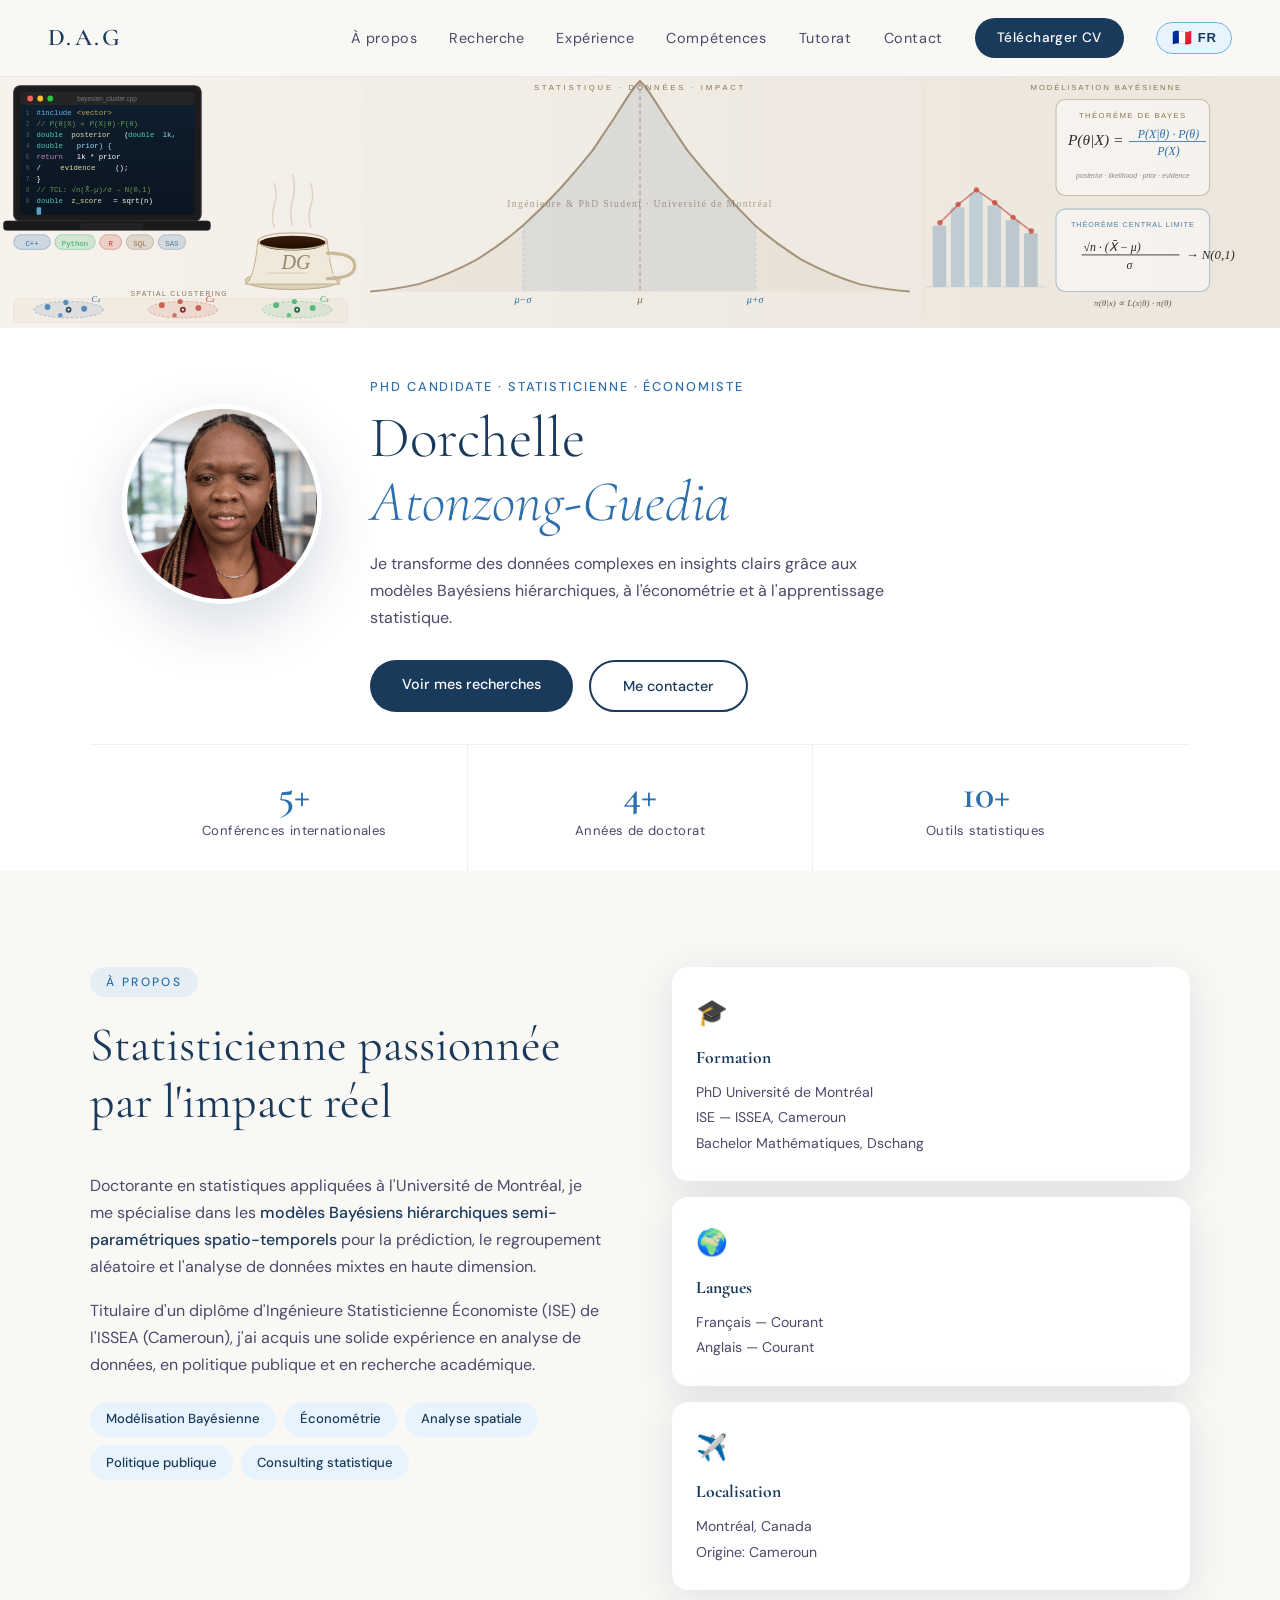
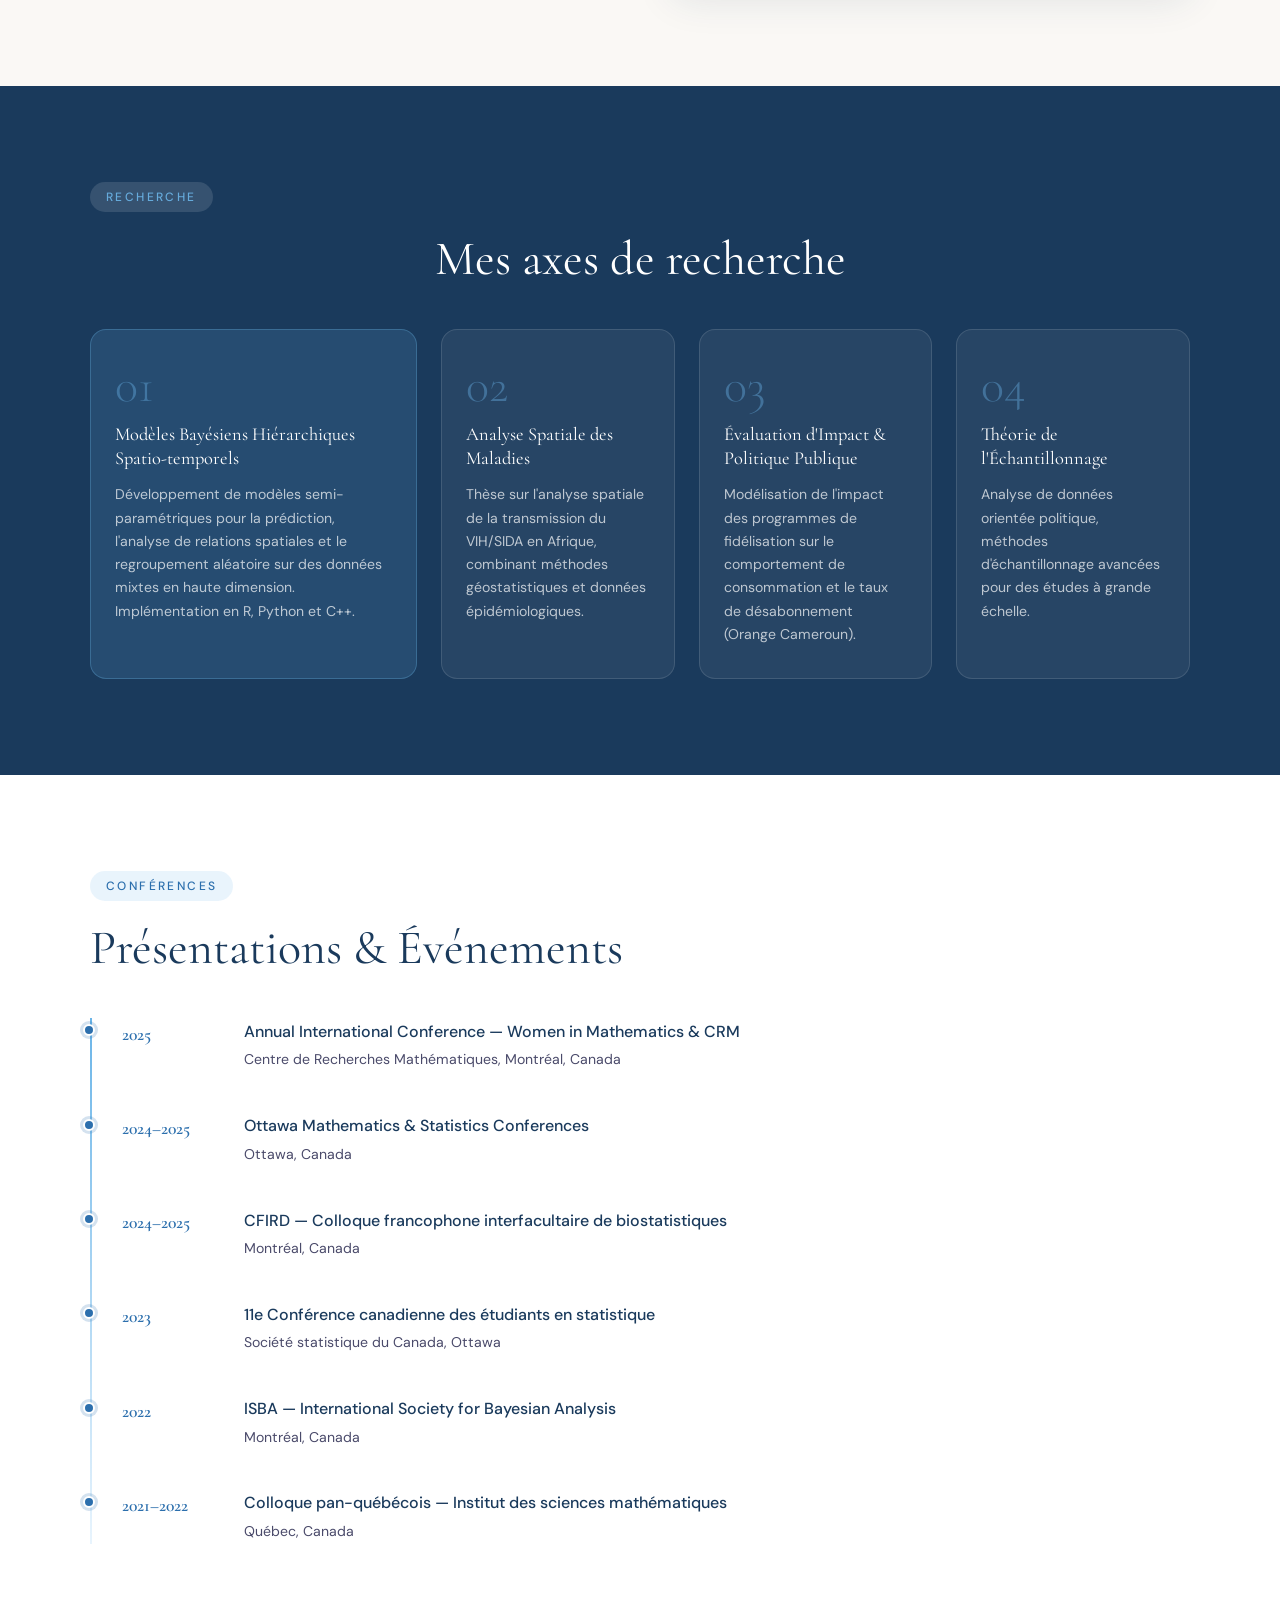
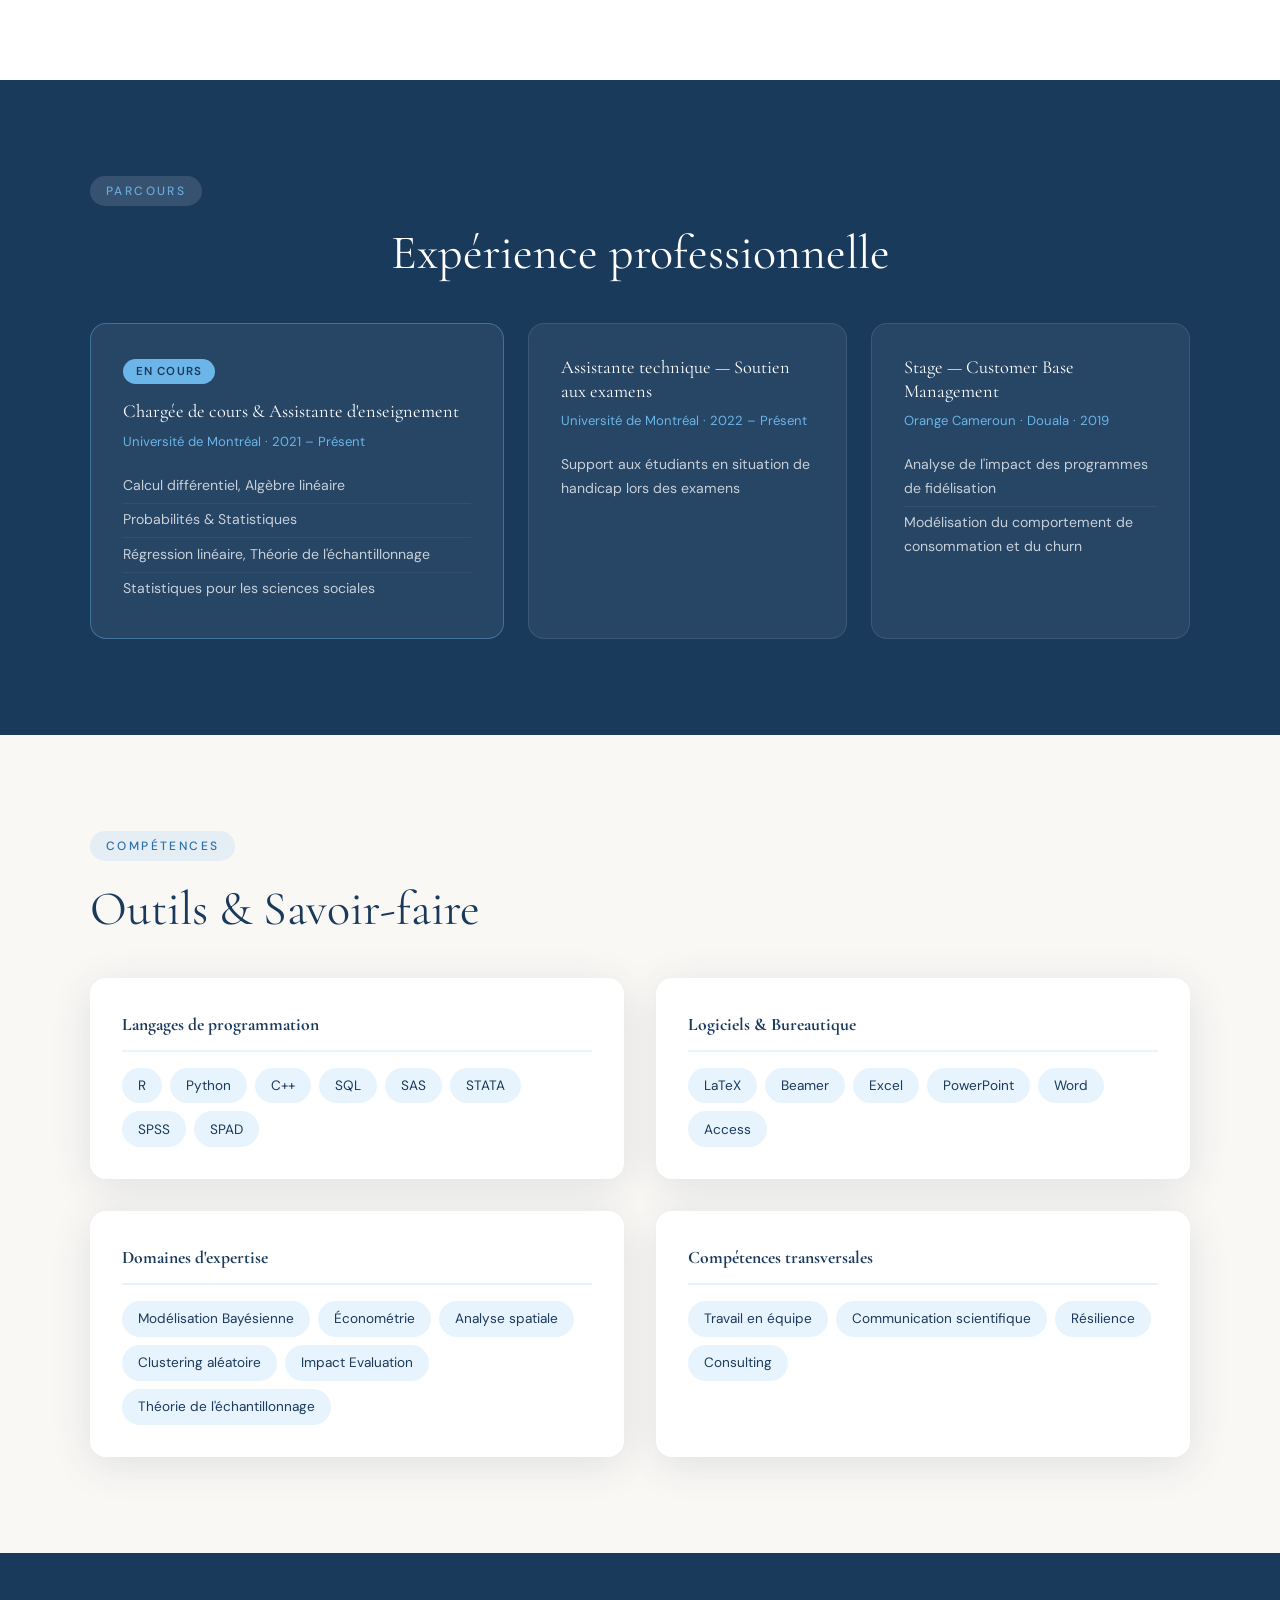
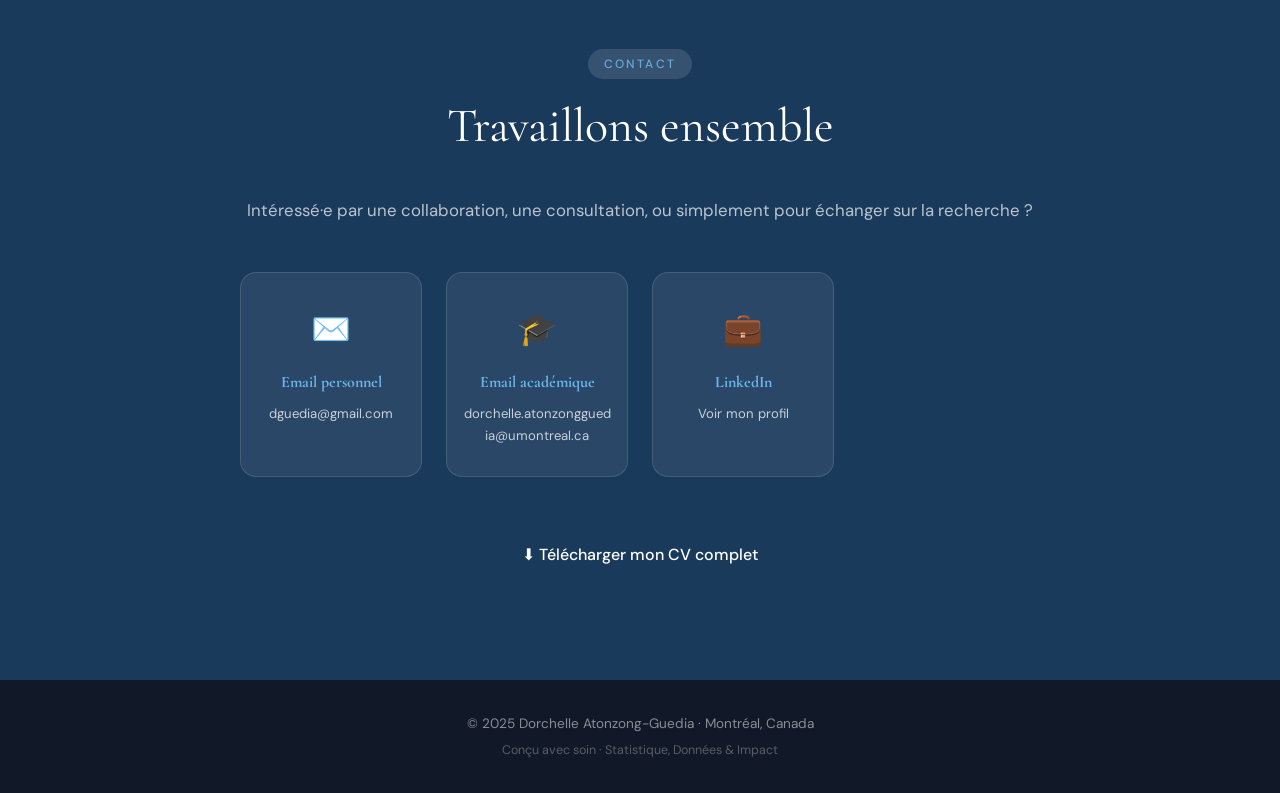
==== commit a0a8dc06: "Tutorat add" ====
--- a/index.html
+++ b/index.html
@@ -4,6 +4,50 @@
   <meta charset="UTF-8" />
   <meta name="viewport" content="width=device-width, initial-scale=1.0" />
   <title>Dorchelle Atonzong-Guedia | Statisticienne & PhD Candidate</title>
+
+  <meta name="google-site-verification" content="5JbC7hbtEEXTIVPu0T6-Ba4gLqesmsODl44edJf_nmE" />
+
+  <meta name="description" content="Dorchelle Atonzong-Guedia — Doctorante en statistiques appliquées à l'Université de Montréal, spécialisée en modèles Bayésiens hiérarchiques, économétrie et analyse spatiale. Ingénieure Statisticienne Économiste (ISE)." />
+  <meta name="keywords" content="Dorchelle Atonzong-Guedia, Dorchelle Guedia, statisticienne, PhD statistique, Université de Montréal, modèles Bayésiens, ISSEA, économétrie" />
+  <meta name="author" content="Dorchelle Atonzong-Guedia" />
+  <link rel="canonical" href="https://dorchelle.github.io/dorchelle-website/" />
+
+  <meta property="og:type" content="profile" />
+  <meta property="og:title" content="Dorchelle Atonzong-Guedia | Statisticienne & PhD Candidate" />
+  <meta property="og:description" content="Doctorante en statistiques appliquées à l'Université de Montréal, spécialisée en modèles Bayésiens hiérarchiques, économétrie et analyse spatiale." />
+  <meta property="og:url" content="https://dorchelle.github.io/dorchelle-website/" />
+  <meta property="og:image" content="https://dorchelle.github.io/dorchelle-website/assets/photo.png" />
+
+  <meta name="twitter:card" content="summary" />
+  <meta name="twitter:title" content="Dorchelle Atonzong-Guedia | Statisticienne & PhD Candidate" />
+  <meta name="twitter:description" content="Doctorante en statistiques appliquées à l'Université de Montréal." />
+
+  <script type="application/ld+json">
+  {
+    "@context": "https://schema.org",
+    "@type": "Person",
+    "name": "Dorchelle Atonzong-Guedia",
+    "alternateName": "Dorchelle Guedia",
+    "url": "https://dorchelle.github.io/dorchelle-website/",
+    "image": "https://dorchelle.github.io/dorchelle-website/assets/photo.png",
+    "jobTitle": "PhD Candidate in Applied Statistics",
+    "worksFor": {
+      "@type": "CollegeOrUniversity",
+      "name": "Université de Montréal"
+    },
+    "alumniOf": [
+      { "@type": "CollegeOrUniversity", "name": "Université de Montréal" },
+      { "@type": "CollegeOrUniversity", "name": "ISSEA - Institut Sous-régional de Statistique et d'Économie Appliquée" }
+    ],
+    "email": "dguedia@gmail.com",
+    "sameAs": [
+      "https://www.linkedin.com/in/dorchelle-atonzong-guedia-3009a21b2/",
+      "https://github.com/Dorchelle"
+    ],
+    "knowsAbout": ["Bayesian Statistics", "Econometrics", "Spatial Analysis", "Statistical Modeling", "Machine Learning"]
+  }
+  </script>
+
   <link rel="stylesheet" href="style.css" />
   <link href="https://fonts.googleapis.com/css2?family=Cormorant+Garamond:ital,wght@0,300;0,400;0,600;1,300;1,400&family=DM+Sans:wght@300;400;500&display=swap" rel="stylesheet" />
 </head>
@@ -13,11 +57,12 @@
   <nav class="nav" id="navbar">
     <div class="nav-logo">D.A.G</div>
     <ul class="nav-links">
-      <li><a href="#about"      data-fr="À propos"    data-en="About">À propos</a></li>
-      <li><a href="#research"   data-fr="Recherche"   data-en="Research">Recherche</a></li>
-      <li><a href="#experience" data-fr="Expérience"  data-en="Experience">Expérience</a></li>
-      <li><a href="#skills"     data-fr="Compétences" data-en="Skills">Compétences</a></li>
-      <li><a href="#contact"    data-fr="Contact"     data-en="Contact">Contact</a></li>
+      <li><a href="#about" data-fr="À propos" data-en="About">À propos</a></li>
+      <li><a href="#research" data-fr="Recherche" data-en="Research">Recherche</a></li>
+      <li><a href="#experience" data-fr="Expérience" data-en="Experience">Expérience</a></li>
+      <li><a href="#skills" data-fr="Compétences" data-en="Skills">Compétences</a></li>
+      <li><a href="tutorat.html" data-fr="Tutorat" data-en="Tutoring">Tutorat</a></li>
+      <li><a href="#contact" data-fr="Contact" data-en="Contact">Contact</a></li>
     </ul>
     <a href="assets/CV_Dorchelle.pdf" download class="btn-cv" data-fr="Télécharger CV" data-en="Download CV">Télécharger CV</a>
     <button class="lang-toggle" id="langToggle" aria-label="Switch language">
@@ -33,8 +78,8 @@
       <svg width="100%" viewBox="0 0 1400 280" xmlns="http://www.w3.org/2000/svg" preserveAspectRatio="xMidYMid meet">
         <defs>
           <linearGradient id="bgbeige" x1="0%" y1="0%" x2="100%" y2="0%">
-            <stop offset="0%"   stop-color="#f7f2ec"/>
-            <stop offset="50%"  stop-color="#f0ebe3"/>
+            <stop offset="0%" stop-color="#f7f2ec"/>
+            <stop offset="50%" stop-color="#f0ebe3"/>
             <stop offset="100%" stop-color="#ece6dc"/>
           </linearGradient>
           <linearGradient id="screengrad" x1="0%" y1="0%" x2="0%" y2="100%">
@@ -46,40 +91,37 @@
             <stop offset="100%" stop-color="#1a0a02"/>
           </linearGradient>
         </defs>
-
         <rect width="1400" height="280" fill="url(#bgbeige)"/>
         <line x1="400" y1="15" x2="400" y2="265" stroke="#c4b89a" stroke-opacity="0.2" stroke-width="1" stroke-dasharray="4,4"/>
         <line x1="1010" y1="15" x2="1010" y2="265" stroke="#c4b89a" stroke-opacity="0.2" stroke-width="1" stroke-dasharray="4,4"/>
-
-        <!-- MacBook -->
         <rect x="15" y="15" width="205" height="148" rx="7" fill="#1c1c1c" stroke="#3a3a3a" stroke-width="1.2"/>
         <rect x="22" y="22" width="191" height="134" rx="4" fill="url(#screengrad)"/>
         <rect x="22" y="22" width="191" height="14" rx="4" fill="#252526"/>
-        <circle cx="33"  cy="29" r="3.2" fill="#ff5f57"/>
-        <circle cx="44"  cy="29" r="3.2" fill="#ffbd2e"/>
-        <circle cx="55"  cy="29" r="3.2" fill="#28c840"/>
+        <circle cx="33" cy="29" r="3.2" fill="#ff5f57"/>
+        <circle cx="44" cy="29" r="3.2" fill="#ffbd2e"/>
+        <circle cx="55" cy="29" r="3.2" fill="#28c840"/>
         <text x="117" y="32" text-anchor="middle" font-family="Arial, sans-serif" font-size="7" fill="#777">bayesian_cluster.cpp</text>
-        <text x="28" y="47"  font-family="Courier New, monospace" font-size="7.5" fill="#555">1</text>
-        <text x="28" y="59"  font-family="Courier New, monospace" font-size="7.5" fill="#555">2</text>
-        <text x="28" y="71"  font-family="Courier New, monospace" font-size="7.5" fill="#555">3</text>
-        <text x="28" y="83"  font-family="Courier New, monospace" font-size="7.5" fill="#555">4</text>
-        <text x="28" y="95"  font-family="Courier New, monospace" font-size="7.5" fill="#555">5</text>
+        <text x="28" y="47" font-family="Courier New, monospace" font-size="7.5" fill="#555">1</text>
+        <text x="28" y="59" font-family="Courier New, monospace" font-size="7.5" fill="#555">2</text>
+        <text x="28" y="71" font-family="Courier New, monospace" font-size="7.5" fill="#555">3</text>
+        <text x="28" y="83" font-family="Courier New, monospace" font-size="7.5" fill="#555">4</text>
+        <text x="28" y="95" font-family="Courier New, monospace" font-size="7.5" fill="#555">5</text>
         <text x="28" y="107" font-family="Courier New, monospace" font-size="7.5" fill="#555">6</text>
         <text x="28" y="119" font-family="Courier New, monospace" font-size="7.5" fill="#555">7</text>
         <text x="28" y="131" font-family="Courier New, monospace" font-size="7.5" fill="#555">8</text>
         <text x="28" y="143" font-family="Courier New, monospace" font-size="7.5" fill="#555">9</text>
-        <text x="40" y="47"  font-family="Courier New, monospace" font-size="8" fill="#6bb5e8">#include</text>
-        <text x="84" y="47"  font-family="Courier New, monospace" font-size="8" fill="#c9a84c"> &lt;vector&gt;</text>
-        <text x="40" y="59"  font-family="Courier New, monospace" font-size="8" fill="#6a9955">// P(θ|X) ∝ P(X|θ)·P(θ)</text>
-        <text x="40" y="71"  font-family="Courier New, monospace" font-size="8" fill="#4ec9b0">double</text>
-        <text x="78" y="71"  font-family="Courier New, monospace" font-size="8" fill="#dcdcaa"> posterior</text>
+        <text x="40" y="47" font-family="Courier New, monospace" font-size="8" fill="#6bb5e8">#include</text>
+        <text x="84" y="47" font-family="Courier New, monospace" font-size="8" fill="#c9a84c"> &lt;vector&gt;</text>
+        <text x="40" y="59" font-family="Courier New, monospace" font-size="8" fill="#6a9955">// P(θ|X) ∝ P(X|θ)·P(θ)</text>
+        <text x="40" y="71" font-family="Courier New, monospace" font-size="8" fill="#4ec9b0">double</text>
+        <text x="78" y="71" font-family="Courier New, monospace" font-size="8" fill="#dcdcaa"> posterior</text>
         <text x="136" y="71" font-family="Courier New, monospace" font-size="8" fill="#ffffff">(</text>
         <text x="140" y="71" font-family="Courier New, monospace" font-size="8" fill="#4ec9b0">double</text>
         <text x="178" y="71" font-family="Courier New, monospace" font-size="8" fill="#9cdcfe"> lk,</text>
-        <text x="40" y="83"  font-family="Courier New, monospace" font-size="8" fill="#4ec9b0">  double</text>
-        <text x="84" y="83"  font-family="Courier New, monospace" font-size="8" fill="#9cdcfe"> prior) {</text>
-        <text x="40" y="95"  font-family="Courier New, monospace" font-size="8" fill="#c586c0">  return</text>
-        <text x="84" y="95"  font-family="Courier New, monospace" font-size="8" fill="#ffffff"> lk * prior</text>
+        <text x="40" y="83" font-family="Courier New, monospace" font-size="8" fill="#4ec9b0">  double</text>
+        <text x="84" y="83" font-family="Courier New, monospace" font-size="8" fill="#9cdcfe"> prior) {</text>
+        <text x="40" y="95" font-family="Courier New, monospace" font-size="8" fill="#c586c0">  return</text>
+        <text x="84" y="95" font-family="Courier New, monospace" font-size="8" fill="#ffffff"> lk * prior</text>
         <text x="40" y="107" font-family="Courier New, monospace" font-size="8" fill="#ffffff">       /</text>
         <text x="66" y="107" font-family="Courier New, monospace" font-size="8" fill="#dcdcaa"> evidence</text>
         <text x="126" y="107" font-family="Courier New, monospace" font-size="8" fill="#ffffff">();</text>
@@ -91,20 +133,16 @@
         <rect x="40" y="148" width="5" height="8" rx="1" fill="#6bb5e8" fill-opacity="0.85"/>
         <rect x="4" y="163" width="226" height="10" rx="3" fill="#1a1a1a" stroke="#2a2a2a" stroke-width="0.8"/>
         <rect x="88" y="166" width="68" height="5" rx="2" fill="#222" stroke="#333" stroke-width="0.6"/>
-
-        <!-- Pills -->
-        <rect x="15"  y="178" width="40" height="16" rx="8" fill="#2c6fad" fill-opacity="0.2" stroke="#2c6fad" stroke-opacity="0.4" stroke-width="1"/>
-        <text x="35"  y="190" text-anchor="middle" font-family="Courier New, monospace" font-size="8" fill="#2c6fad">C++</text>
-        <rect x="60"  y="178" width="44" height="16" rx="8" fill="#27ae60" fill-opacity="0.18" stroke="#27ae60" stroke-opacity="0.4" stroke-width="1"/>
-        <text x="82"  y="190" text-anchor="middle" font-family="Courier New, monospace" font-size="8" fill="#27ae60">Python</text>
+        <rect x="15" y="178" width="40" height="16" rx="8" fill="#2c6fad" fill-opacity="0.2" stroke="#2c6fad" stroke-opacity="0.4" stroke-width="1"/>
+        <text x="35" y="190" text-anchor="middle" font-family="Courier New, monospace" font-size="8" fill="#2c6fad">C++</text>
+        <rect x="60" y="178" width="44" height="16" rx="8" fill="#27ae60" fill-opacity="0.18" stroke="#27ae60" stroke-opacity="0.4" stroke-width="1"/>
+        <text x="82" y="190" text-anchor="middle" font-family="Courier New, monospace" font-size="8" fill="#27ae60">Python</text>
         <rect x="109" y="178" width="24" height="16" rx="8" fill="#c0392b" fill-opacity="0.18" stroke="#c0392b" stroke-opacity="0.4" stroke-width="1"/>
         <text x="121" y="190" text-anchor="middle" font-family="Courier New, monospace" font-size="8" fill="#c0392b">R</text>
         <rect x="138" y="178" width="30" height="16" rx="8" fill="#8b7355" fill-opacity="0.2" stroke="#8b7355" stroke-opacity="0.4" stroke-width="1"/>
         <text x="153" y="190" text-anchor="middle" font-family="Courier New, monospace" font-size="8" fill="#8b7355">SQL</text>
         <rect x="173" y="178" width="30" height="16" rx="8" fill="#4a7fa8" fill-opacity="0.2" stroke="#4a7fa8" stroke-opacity="0.4" stroke-width="1"/>
         <text x="188" y="190" text-anchor="middle" font-family="Courier New, monospace" font-size="8" fill="#4a7fa8">SAS</text>
-
-        <!-- Tasse café -->
         <ellipse cx="320" cy="228" rx="52" ry="10" fill="#d4c4a8" fill-opacity="0.7" stroke="#b8a88a" stroke-width="1"/>
         <path d="M 282,185 Q 278,228 268,232 L 372,232 Q 362,228 358,185 Z" fill="#f0e8d8" stroke="#c8b898" stroke-width="1.2"/>
         <ellipse cx="320" cy="187" rx="36" ry="8" fill="url(#cafegrad)"/>
@@ -116,20 +154,16 @@
         <path d="M 300,170 Q 296,158 300,146 Q 304,134 300,122" fill="none" stroke="#c4b89a" stroke-width="1.5" stroke-opacity="0.5" stroke-linecap="round"/>
         <path d="M 320,168 Q 316,154 320,140 Q 324,126 320,112" fill="none" stroke="#c4b89a" stroke-width="1.5" stroke-opacity="0.5" stroke-linecap="round"/>
         <path d="M 340,170 Q 336,158 340,146 Q 344,134 340,122" fill="none" stroke="#c4b89a" stroke-width="1.5" stroke-opacity="0.5" stroke-linecap="round"/>
-
-        <!-- Clustering spatial -->
         <text x="196" y="245" text-anchor="middle" font-family="Arial, sans-serif" font-size="7.5" fill="#8b7355" letter-spacing="1.5">SPATIAL CLUSTERING</text>
         <rect x="15" y="248" width="365" height="26" rx="5" fill="#e8e0d0" fill-opacity="0.35" stroke="#c4b89a" stroke-opacity="0.2" stroke-width="1"/>
-        <!-- Cluster 1 bleu -->
-        <ellipse cx="75"  cy="260" rx="38" ry="9" fill="#2c6fad" fill-opacity="0.1" stroke="#2c6fad" stroke-opacity="0.35" stroke-width="1" stroke-dasharray="3,2"/>
-        <circle cx="52"  cy="257" r="3.2" fill="#2c6fad" fill-opacity="0.75"/>
-        <circle cx="72"  cy="252" r="2.8" fill="#2c6fad" fill-opacity="0.75"/>
-        <circle cx="92"  cy="259" r="3.2" fill="#2c6fad" fill-opacity="0.75"/>
-        <circle cx="66"  cy="266" r="2.4" fill="#2c6fad" fill-opacity="0.65"/>
-        <circle cx="75"  cy="260" r="3.2" fill="#1a3a5c" fill-opacity="0.9"/>
-        <circle cx="75"  cy="260" r="1.2" fill="#ffffff"/>
+        <ellipse cx="75" cy="260" rx="38" ry="9" fill="#2c6fad" fill-opacity="0.1" stroke="#2c6fad" stroke-opacity="0.35" stroke-width="1" stroke-dasharray="3,2"/>
+        <circle cx="52" cy="257" r="3.2" fill="#2c6fad" fill-opacity="0.75"/>
+        <circle cx="72" cy="252" r="2.8" fill="#2c6fad" fill-opacity="0.75"/>
+        <circle cx="92" cy="259" r="3.2" fill="#2c6fad" fill-opacity="0.75"/>
+        <circle cx="66" cy="266" r="2.4" fill="#2c6fad" fill-opacity="0.65"/>
+        <circle cx="75" cy="260" r="3.2" fill="#1a3a5c" fill-opacity="0.9"/>
+        <circle cx="75" cy="260" r="1.2" fill="#ffffff"/>
         <text x="100" y="252" font-family="Georgia, serif" font-size="9" fill="#2c6fad" font-style="italic">C₁</text>
-        <!-- Cluster 2 rouge -->
         <ellipse cx="200" cy="260" rx="38" ry="9" fill="#c0392b" fill-opacity="0.1" stroke="#c0392b" stroke-opacity="0.35" stroke-width="1" stroke-dasharray="3,2"/>
         <circle cx="177" cy="255" r="3.2" fill="#c0392b" fill-opacity="0.75"/>
         <circle cx="197" cy="251" r="2.8" fill="#c0392b" fill-opacity="0.75"/>
@@ -138,7 +172,6 @@
         <circle cx="200" cy="260" r="3.2" fill="#7b1a1a" fill-opacity="0.9"/>
         <circle cx="200" cy="260" r="1.2" fill="#ffffff"/>
         <text x="225" y="252" font-family="Georgia, serif" font-size="9" fill="#c0392b" font-style="italic">C₂</text>
-        <!-- Cluster 3 vert -->
         <ellipse cx="325" cy="260" rx="38" ry="9" fill="#27ae60" fill-opacity="0.1" stroke="#27ae60" stroke-opacity="0.35" stroke-width="1" stroke-dasharray="3,2"/>
         <circle cx="302" cy="255" r="3.2" fill="#27ae60" fill-opacity="0.75"/>
         <circle cx="322" cy="251" r="2.8" fill="#27ae60" fill-opacity="0.75"/>
@@ -147,8 +180,6 @@
         <circle cx="325" cy="260" r="3.2" fill="#145a32" fill-opacity="0.9"/>
         <circle cx="325" cy="260" r="1.2" fill="#ffffff"/>
         <text x="350" y="252" font-family="Georgia, serif" font-size="9" fill="#27ae60" font-style="italic">C₃</text>
-
-        <!-- Gaussienne -->
         <text x="700" y="20" text-anchor="middle" font-family="Arial, sans-serif" font-size="8.5" fill="#8b7355" letter-spacing="3">STATISTIQUE · DONNÉES · IMPACT</text>
         <path d="M 405,240 Q 430,238 458,232 Q 490,222 520,206 Q 548,189 572,168 Q 594,148 614,126 Q 632,106 648,86 Q 660,68 672,50 Q 682,34 690,22 Q 695,14 700,10 Q 705,14 710,22 Q 718,34 728,50 Q 740,68 752,86 Q 768,106 786,126 Q 806,148 826,168 Q 850,189 878,206 Q 908,222 940,232 Q 968,238 995,240"
               fill="none" stroke="#8b7355" stroke-width="2.2" stroke-opacity="0.72"/>
@@ -156,15 +187,13 @@
               fill="#8b7355" fill-opacity="0.07"/>
         <path d="M 572,168 Q 594,148 614,126 Q 632,106 648,86 Q 660,68 672,50 Q 682,34 690,22 Q 695,14 700,10 Q 705,14 710,22 Q 718,34 728,50 Q 740,68 752,86 Q 768,106 786,126 Q 806,148 826,168 L 826,240 L 572,240 Z"
               fill="#2c6fad" fill-opacity="0.07"/>
-        <line x1="700" y1="10"  x2="700" y2="240" stroke="#8b7355" stroke-width="1.5" stroke-opacity="0.45" stroke-dasharray="5,3"/>
+        <line x1="700" y1="10" x2="700" y2="240" stroke="#8b7355" stroke-width="1.5" stroke-opacity="0.45" stroke-dasharray="5,3"/>
         <line x1="572" y1="168" x2="572" y2="240" stroke="#2c6fad" stroke-opacity="0.22" stroke-width="1" stroke-dasharray="3,3"/>
         <line x1="826" y1="168" x2="826" y2="240" stroke="#2c6fad" stroke-opacity="0.22" stroke-width="1" stroke-dasharray="3,3"/>
         <text x="700" y="253" text-anchor="middle" font-family="Georgia, serif" font-size="12" fill="#8b7355" font-style="italic">μ</text>
         <text x="572" y="253" text-anchor="middle" font-family="Georgia, serif" font-size="11" fill="#2c6fad" font-style="italic">μ−σ</text>
         <text x="826" y="253" text-anchor="middle" font-family="Georgia, serif" font-size="11" fill="#2c6fad" font-style="italic">μ+σ</text>
         <text x="700" y="148" text-anchor="middle" font-family="Georgia, serif" font-size="10.5" fill="#5a4a3a" letter-spacing="1.5" fill-opacity="0.5">Ingénieure &amp; PhD Student · Université de Montréal</text>
-
-        <!-- Barres stat droite -->
         <text x="1210" y="20" text-anchor="middle" font-family="Arial, sans-serif" font-size="8.5" fill="#8b7355" letter-spacing="2">MODÉLISATION BAYÉSIENNE</text>
         <rect x="1020" y="168" width="15" height="67" rx="2" fill="#4a7fa8" fill-opacity="0.3"/>
         <rect x="1040" y="148" width="15" height="87" rx="2" fill="#5a90b8" fill-opacity="0.32"/>
@@ -180,8 +209,6 @@
         <circle cx="1088" cy="143" r="3" fill="#c0392b" fill-opacity="0.7"/>
         <circle cx="1108" cy="159" r="3" fill="#c0392b" fill-opacity="0.7"/>
         <circle cx="1128" cy="174" r="3" fill="#c0392b" fill-opacity="0.7"/>
-
-        <!-- Boîte Bayes -->
         <rect x="1155" y="30" width="168" height="105" rx="10" fill="#ffffff" fill-opacity="0.5" stroke="#8b7355" stroke-opacity="0.4" stroke-width="1.2"/>
         <text x="1239" y="50" text-anchor="middle" font-family="Arial, sans-serif" font-size="8.5" fill="#8b7355" letter-spacing="1.5">THÉORÈME DE BAYES</text>
         <text x="1168" y="80" font-family="Georgia, serif" font-size="17" fill="#2d2d2d" font-style="italic">P(θ|X) =</text>
@@ -189,16 +216,12 @@
         <line x1="1235" y1="76" x2="1319" y2="76" stroke="#2c6fad" stroke-width="1.2" stroke-opacity="0.8"/>
         <text x="1278" y="91" text-anchor="middle" font-family="Georgia, serif" font-size="13" fill="#2c6fad" font-style="italic">P(X)</text>
         <text x="1239" y="116" text-anchor="middle" font-family="Arial, sans-serif" font-size="7.5" fill="#888" font-style="italic">posterior · likelihood · prior · evidence</text>
-
-        <!-- Boîte TCL -->
         <rect x="1155" y="150" width="168" height="90" rx="10" fill="#ffffff" fill-opacity="0.5" stroke="#4a7fa8" stroke-opacity="0.4" stroke-width="1.2"/>
         <text x="1239" y="170" text-anchor="middle" font-family="Arial, sans-serif" font-size="8" fill="#4a7fa8" letter-spacing="1">THÉORÈME CENTRAL LIMITE</text>
-        <!-- Fraction TCL -->
         <text x="1185" y="196" font-family="Georgia, serif" font-size="13" fill="#2d2d2d" font-style="italic">√n · (X̄ − μ)</text>
         <line x1="1183" y1="200" x2="1290" y2="200" stroke="#2d2d2d" stroke-width="1.2" stroke-opacity="0.7"/>
         <text x="1232" y="215" font-family="Georgia, serif" font-size="13" fill="#2d2d2d" font-style="italic">σ</text>
         <text x="1297" y="204" font-family="Georgia, serif" font-size="14" fill="#2d2d2d" font-style="italic">→ N(0,1)</text>
-
         <text x="1239" y="256" text-anchor="middle" font-family="Georgia, serif" font-size="10" fill="#6a5a48" font-style="italic">π(θ|x) ∝ L(x|θ) · π(θ)</text>
       </svg>
     </div>
@@ -221,14 +244,14 @@
         </p>
         <div class="hero-cta">
           <a href="#research" class="btn-primary" data-fr="Voir mes recherches" data-en="View my research">Voir mes recherches</a>
-          <a href="#contact"  class="btn-ghost"   data-fr="Me contacter"        data-en="Contact me">Me contacter</a>
+          <a href="#contact" class="btn-ghost" data-fr="Me contacter" data-en="Contact me">Me contacter</a>
         </div>
       </div>
     </div>
     <div class="hero-stats">
       <div class="stat"><span>5+</span><p data-fr="Conférences internationales" data-en="International conferences">Conférences internationales</p></div>
-      <div class="stat"><span>4+</span><p data-fr="Années de doctorat"          data-en="Years of PhD research">Années de doctorat</p></div>
-      <div class="stat"><span>10+</span><p data-fr="Outils statistiques"        data-en="Statistical tools">Outils statistiques</p></div>
+      <div class="stat"><span>4+</span><p data-fr="Années de doctorat" data-en="Years of PhD research">Années de doctorat</p></div>
+      <div class="stat"><span>10+</span><p data-fr="Outils statistiques" data-en="Statistical tools">Outils statistiques</p></div>
     </div>
   </header>
 
@@ -253,20 +276,20 @@
           une solide expérience en analyse de données, en politique publique et en recherche académique.
         </p>
         <div class="about-tags">
-          <span data-fr="Modélisation Bayésienne"  data-en="Bayesian Modeling">Modélisation Bayésienne</span>
-          <span data-fr="Économétrie"              data-en="Econometrics">Économétrie</span>
-          <span data-fr="Analyse spatiale"         data-en="Spatial Analysis">Analyse spatiale</span>
-          <span data-fr="Politique publique"       data-en="Public Policy">Politique publique</span>
-          <span data-fr="Consulting statistique"  data-en="Statistical Consulting">Consulting statistique</span>
+          <span data-fr="Modélisation Bayésienne" data-en="Bayesian Modeling">Modélisation Bayésienne</span>
+          <span data-fr="Économétrie" data-en="Econometrics">Économétrie</span>
+          <span data-fr="Analyse spatiale" data-en="Spatial Analysis">Analyse spatiale</span>
+          <span data-fr="Politique publique" data-en="Public Policy">Politique publique</span>
+          <span data-fr="Consulting statistique" data-en="Statistical Consulting">Consulting statistique</span>
         </div>
       </div>
       <div class="about-visual">
         <div class="about-card">
           <div class="about-card-icon">🎓</div>
           <h4 data-fr="Formation" data-en="Education">Formation</h4>
-          <p data-fr="PhD Université de Montréal"       data-en="PhD Université de Montréal">PhD Université de Montréal</p>
-          <p data-fr="ISE — ISSEA, Cameroun"            data-en="ISE — ISSEA, Cameroon">ISE — ISSEA, Cameroun</p>
-          <p data-fr="Bachelor Mathématiques, Dschang"  data-en="Bachelor in Mathematics, Dschang">Bachelor Mathématiques, Dschang</p>
+          <p data-fr="PhD Université de Montréal" data-en="PhD Université de Montréal">PhD Université de Montréal</p>
+          <p data-fr="ISE — ISSEA, Cameroun" data-en="ISE — ISSEA, Cameroon">ISE — ISSEA, Cameroun</p>
+          <p data-fr="Bachelor Mathématiques, Dschang" data-en="Bachelor in Mathematics, Dschang">Bachelor Mathématiques, Dschang</p>
         </div>
         <div class="about-card">
           <div class="about-card-icon">🌍</div>
@@ -402,10 +425,10 @@
           <h3 data-fr="Chargée de cours & Assistante d'enseignement" data-en="Lecturer & Teaching Assistant">Chargée de cours & Assistante d'enseignement</h3>
           <p class="exp-where" data-fr="Université de Montréal · 2021 – Présent" data-en="Université de Montréal · 2021 – Present">Université de Montréal · 2021 – Présent</p>
           <ul>
-            <li data-fr="Calcul différentiel, Algèbre linéaire"                data-en="Differential calculus, Linear algebra">Calcul différentiel, Algèbre linéaire</li>
-            <li data-fr="Probabilités & Statistiques"                          data-en="Probability & Statistics">Probabilités & Statistiques</li>
-            <li data-fr="Régression linéaire, Théorie de l'échantillonnage"    data-en="Linear regression, Sampling theory">Régression linéaire, Théorie de l'échantillonnage</li>
-            <li data-fr="Statistiques pour les sciences sociales"              data-en="Statistics for social sciences">Statistiques pour les sciences sociales</li>
+            <li data-fr="Calcul différentiel, Algèbre linéaire" data-en="Differential calculus, Linear algebra">Calcul différentiel, Algèbre linéaire</li>
+            <li data-fr="Probabilités & Statistiques" data-en="Probability & Statistics">Probabilités & Statistiques</li>
+            <li data-fr="Régression linéaire, Théorie de l'échantillonnage" data-en="Linear regression, Sampling theory">Régression linéaire, Théorie de l'échantillonnage</li>
+            <li data-fr="Statistiques pour les sciences sociales" data-en="Statistics for social sciences">Statistiques pour les sciences sociales</li>
           </ul>
         </div>
         <div class="exp-card">
@@ -453,21 +476,21 @@
         <div class="skills-block">
           <h4 data-fr="Domaines d'expertise" data-en="Areas of Expertise">Domaines d'expertise</h4>
           <div class="skill-pills">
-            <span data-fr="Modélisation Bayésienne"       data-en="Bayesian Modeling">Modélisation Bayésienne</span>
-            <span data-fr="Économétrie"                   data-en="Econometrics">Économétrie</span>
-            <span data-fr="Analyse spatiale"              data-en="Spatial Analysis">Analyse spatiale</span>
-            <span data-fr="Clustering aléatoire"          data-en="Random Clustering">Clustering aléatoire</span>
-            <span data-fr="Impact Evaluation"             data-en="Impact Evaluation">Impact Evaluation</span>
-            <span data-fr="Théorie de l'échantillonnage"  data-en="Sampling Theory">Théorie de l'échantillonnage</span>
+            <span data-fr="Modélisation Bayésienne" data-en="Bayesian Modeling">Modélisation Bayésienne</span>
+            <span data-fr="Économétrie" data-en="Econometrics">Économétrie</span>
+            <span data-fr="Analyse spatiale" data-en="Spatial Analysis">Analyse spatiale</span>
+            <span data-fr="Clustering aléatoire" data-en="Random Clustering">Clustering aléatoire</span>
+            <span data-fr="Impact Evaluation" data-en="Impact Evaluation">Impact Evaluation</span>
+            <span data-fr="Théorie de l'échantillonnage" data-en="Sampling Theory">Théorie de l'échantillonnage</span>
           </div>
         </div>
         <div class="skills-block">
           <h4 data-fr="Compétences transversales" data-en="Soft Skills">Compétences transversales</h4>
           <div class="skill-pills">
-            <span data-fr="Travail en équipe"           data-en="Teamwork">Travail en équipe</span>
-            <span data-fr="Communication scientifique"  data-en="Scientific Communication">Communication scientifique</span>
-            <span data-fr="Résilience"                  data-en="Resilience">Résilience</span>
-            <span data-fr="Consulting"                  data-en="Consulting">Consulting</span>
+            <span data-fr="Travail en équipe" data-en="Teamwork">Travail en équipe</span>
+            <span data-fr="Communication scientifique" data-en="Scientific Communication">Communication scientifique</span>
+            <span data-fr="Résilience" data-en="Resilience">Résilience</span>
+            <span data-fr="Consulting" data-en="Consulting">Consulting</span>
           </div>
         </div>
       </div>
--- a/style.css
+++ b/style.css
@@ -729,3 +729,239 @@
   .hero-banner { height: 140px; }
   .section { padding: 4rem 1.2rem; }
 }
+
+/* ===========================
+   TUTORING PAGE
+   =========================== */
+
+.active-link {
+  color: var(--blue-mid) !important;
+  font-weight: 500 !important;
+}
+
+/* Hero */
+.tutor-hero {
+  background: var(--blue-deep);
+  padding: 8rem 2rem 5rem;
+  margin-top: 0;
+  text-align: center;
+}
+
+.tutor-hero-inner {
+  max-width: 760px;
+  margin: 0 auto;
+}
+
+.tutor-hero h1 {
+  font-family: var(--font-display);
+  font-size: clamp(2rem, 4.5vw, 3.2rem);
+  font-weight: 400;
+  color: var(--white);
+  line-height: 1.25;
+  margin: 1.2rem 0 1.5rem;
+}
+
+.tutor-hero-sub {
+  font-size: 1.05rem;
+  color: rgba(255,255,255,0.78);
+  line-height: 1.7;
+  margin-bottom: 2.2rem;
+}
+
+/* Subjects */
+.tutor-subjects { background: var(--cream); text-align: center; }
+.tutor-subjects h2 { text-align: center; }
+.tutor-subjects .section-label { display: block; margin: 0 auto 1.2rem; width: fit-content; }
+
+.tutor-grid {
+  display: grid;
+  grid-template-columns: repeat(3, 1fr);
+  gap: 1.8rem;
+  margin: 2.5rem 0 2.5rem;
+  text-align: left;
+}
+
+.tutor-card {
+  background: var(--white);
+  border-radius: var(--radius);
+  padding: 2.2rem 1.8rem;
+  box-shadow: var(--shadow);
+  transition: transform 0.25s, box-shadow 0.25s;
+}
+
+.tutor-card:hover {
+  transform: translateY(-5px);
+  box-shadow: var(--shadow-lg);
+}
+
+.tutor-card-icon { font-size: 2.2rem; margin-bottom: 1rem; }
+
+.tutor-card h3 {
+  font-family: var(--font-display);
+  font-size: 1.4rem;
+  color: var(--blue-deep);
+  margin-bottom: 0.7rem;
+  font-weight: 500;
+}
+
+.tutor-card p {
+  font-size: 0.92rem;
+  color: var(--ink-soft);
+  line-height: 1.65;
+}
+
+.tutor-levels {
+  display: flex;
+  flex-wrap: wrap;
+  align-items: center;
+  justify-content: center;
+  gap: 0.6rem;
+  font-size: 0.95rem;
+  color: var(--ink-soft);
+  font-weight: 500;
+}
+
+.level-pill {
+  background: var(--blue-pale);
+  color: var(--blue-deep);
+  padding: 0.45rem 1.1rem;
+  border-radius: 100px;
+  font-size: 0.85rem;
+  font-weight: 500;
+}
+
+/* Why choose me */
+.tutor-why { background: var(--blue-deep); }
+.tutor-why h2 { color: var(--white); }
+.tutor-why .section-label.light { display: block; margin: 0 auto 1.2rem; width: fit-content; }
+
+.tutor-why-grid {
+  display: grid;
+  grid-template-columns: repeat(2, 1fr);
+  gap: 1.6rem;
+}
+
+.why-card {
+  background: rgba(255,255,255,0.06);
+  border: 1px solid rgba(255,255,255,0.1);
+  border-radius: var(--radius);
+  padding: 2rem;
+  transition: background 0.25s;
+}
+
+.why-card:hover { background: rgba(255,255,255,0.1); }
+
+.why-num {
+  font-family: var(--font-display);
+  font-size: 2.2rem;
+  font-weight: 300;
+  color: rgba(107, 181, 232, 0.45);
+  line-height: 1;
+  margin-bottom: 0.6rem;
+}
+
+.why-card h4 {
+  font-family: var(--font-display);
+  font-size: 1.2rem;
+  font-weight: 500;
+  color: var(--white);
+  margin-bottom: 0.6rem;
+}
+
+.why-card p {
+  font-size: 0.9rem;
+  color: rgba(255,255,255,0.72);
+  line-height: 1.65;
+}
+
+/* How it works */
+.tutor-howto { background: var(--cream); text-align: center; }
+.tutor-howto h2 { text-align: center; }
+.tutor-howto .section-label { display: block; margin: 0 auto 1.2rem; width: fit-content; }
+
+.howto-steps {
+  display: flex;
+  align-items: flex-start;
+  justify-content: center;
+  gap: 1.5rem;
+  margin-top: 2.5rem;
+  flex-wrap: wrap;
+}
+
+.howto-step {
+  flex: 1;
+  min-width: 200px;
+  max-width: 260px;
+}
+
+.howto-circle {
+  width: 52px;
+  height: 52px;
+  border-radius: 50%;
+  background: var(--blue-deep);
+  color: var(--white);
+  font-family: var(--font-display);
+  font-size: 1.4rem;
+  display: flex;
+  align-items: center;
+  justify-content: center;
+  margin: 0 auto 1.2rem;
+}
+
+.howto-step h4 {
+  font-family: var(--font-display);
+  font-size: 1.1rem;
+  color: var(--blue-deep);
+  margin-bottom: 0.6rem;
+  font-weight: 500;
+}
+
+.howto-step p {
+  font-size: 0.88rem;
+  color: var(--ink-soft);
+  line-height: 1.6;
+}
+
+.howto-arrow {
+  font-size: 1.6rem;
+  color: var(--blue-light);
+  align-self: center;
+  margin-top: 1.2rem;
+}
+
+/* Tutor contact */
+.tutor-contact { background: var(--blue-deep); text-align: center; }
+.tutor-contact-inner { max-width: 700px; margin: 0 auto; }
+.tutor-contact h2 { color: var(--white); }
+
+.tutor-contact-sub {
+  font-size: 1.02rem;
+  color: rgba(255,255,255,0.72);
+  margin-bottom: 2.2rem;
+  line-height: 1.7;
+}
+
+.tutor-email-card {
+  max-width: 320px;
+  margin: 0 auto 2rem;
+  display: block;
+}
+
+.back-link {
+  display: inline-block;
+  color: var(--blue-light);
+  font-size: 0.9rem;
+  margin-top: 0.5rem;
+  transition: color 0.2s;
+}
+
+.back-link:hover { color: var(--white); }
+
+/* Responsive */
+@media (max-width: 768px) {
+  .tutor-grid { grid-template-columns: 1fr; }
+  .tutor-why-grid { grid-template-columns: 1fr; }
+  .howto-steps { flex-direction: column; align-items: center; }
+  .howto-arrow { display: none; }
+  .tutor-hero { padding: 7rem 1.2rem 3.5rem; }
+}
